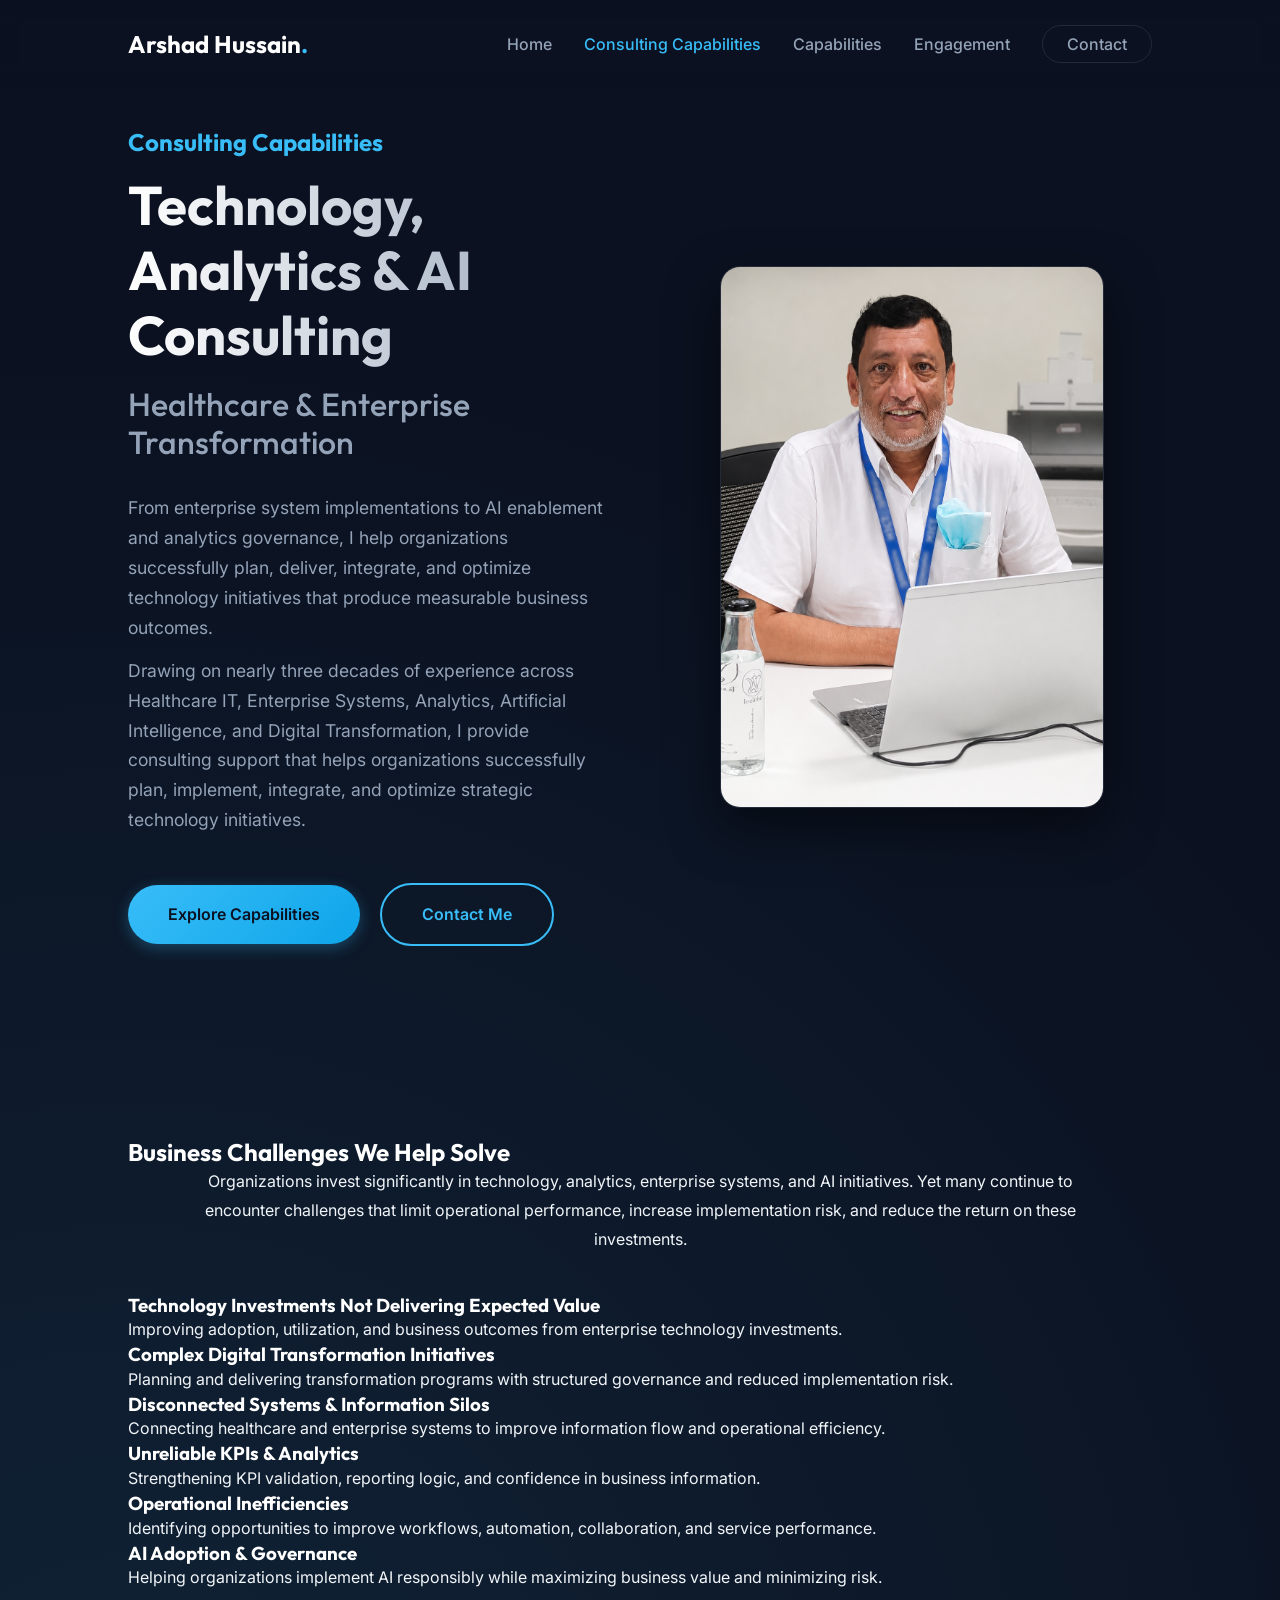
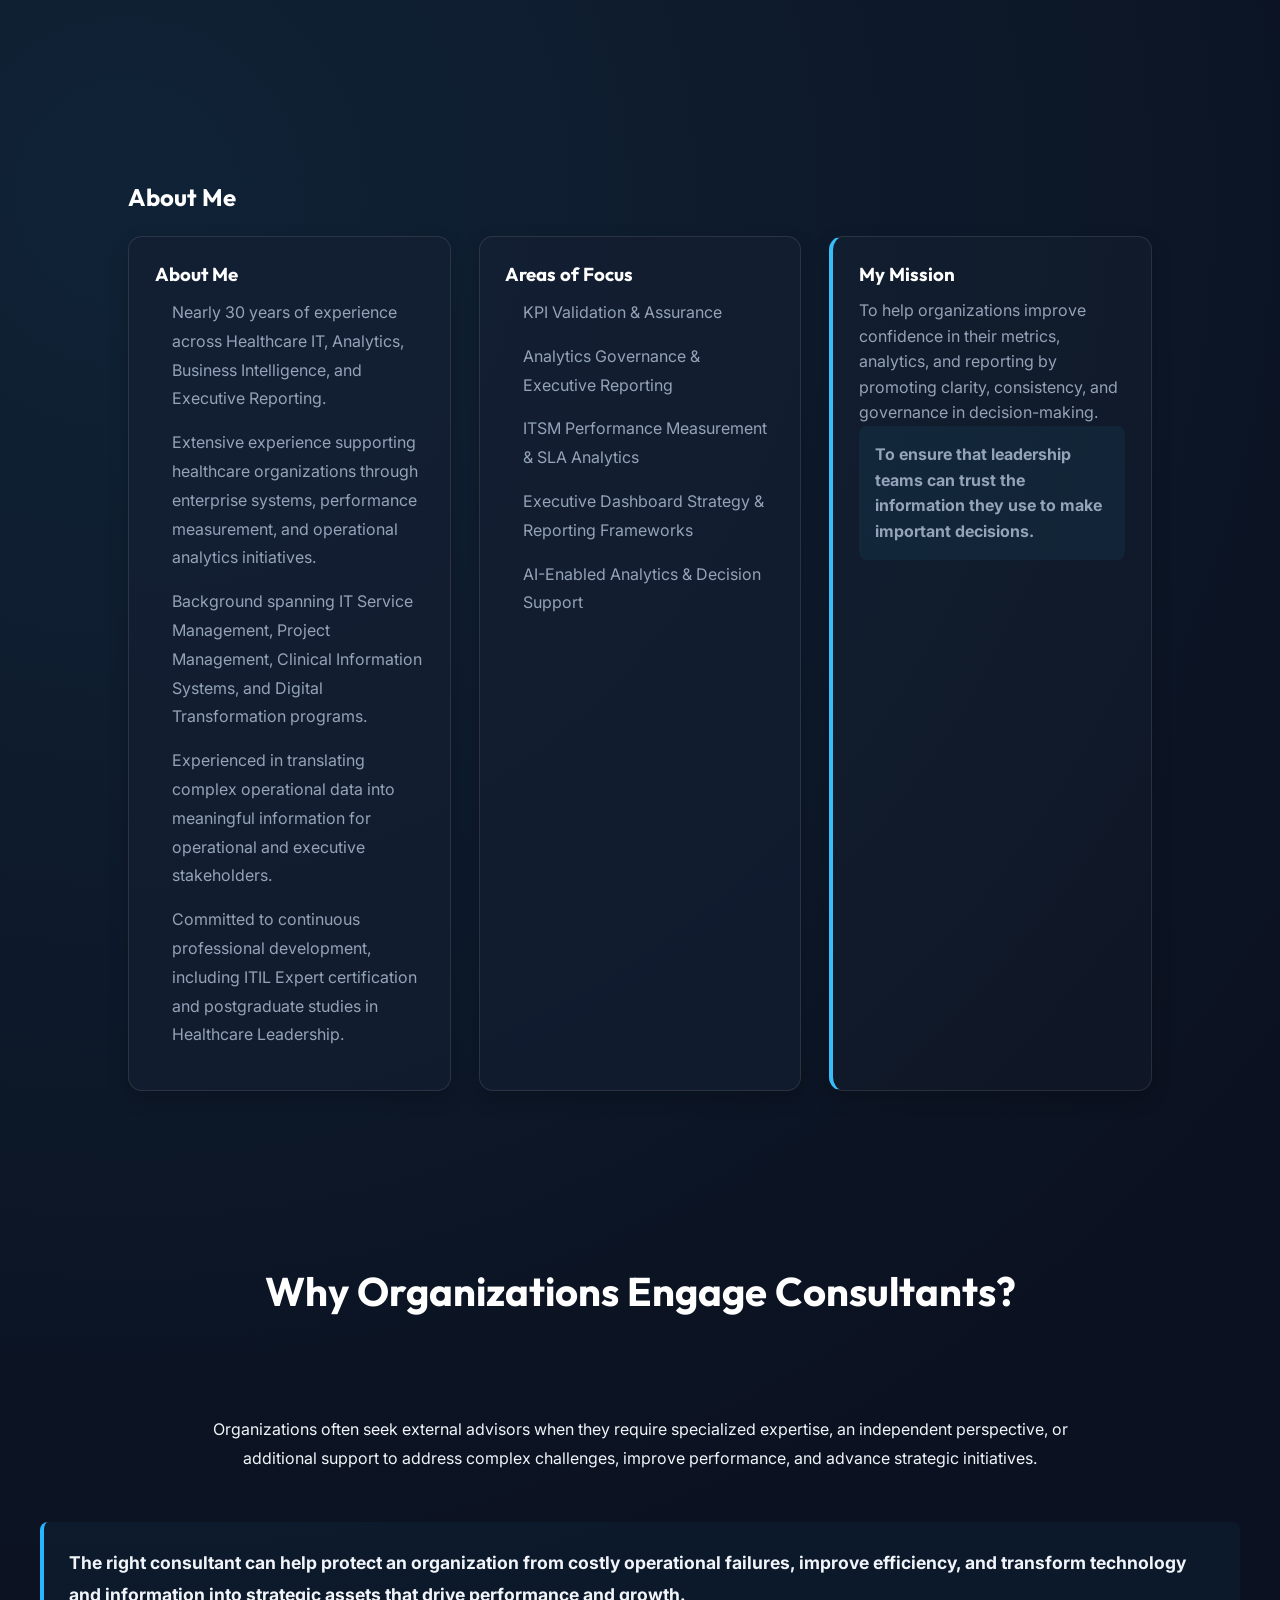
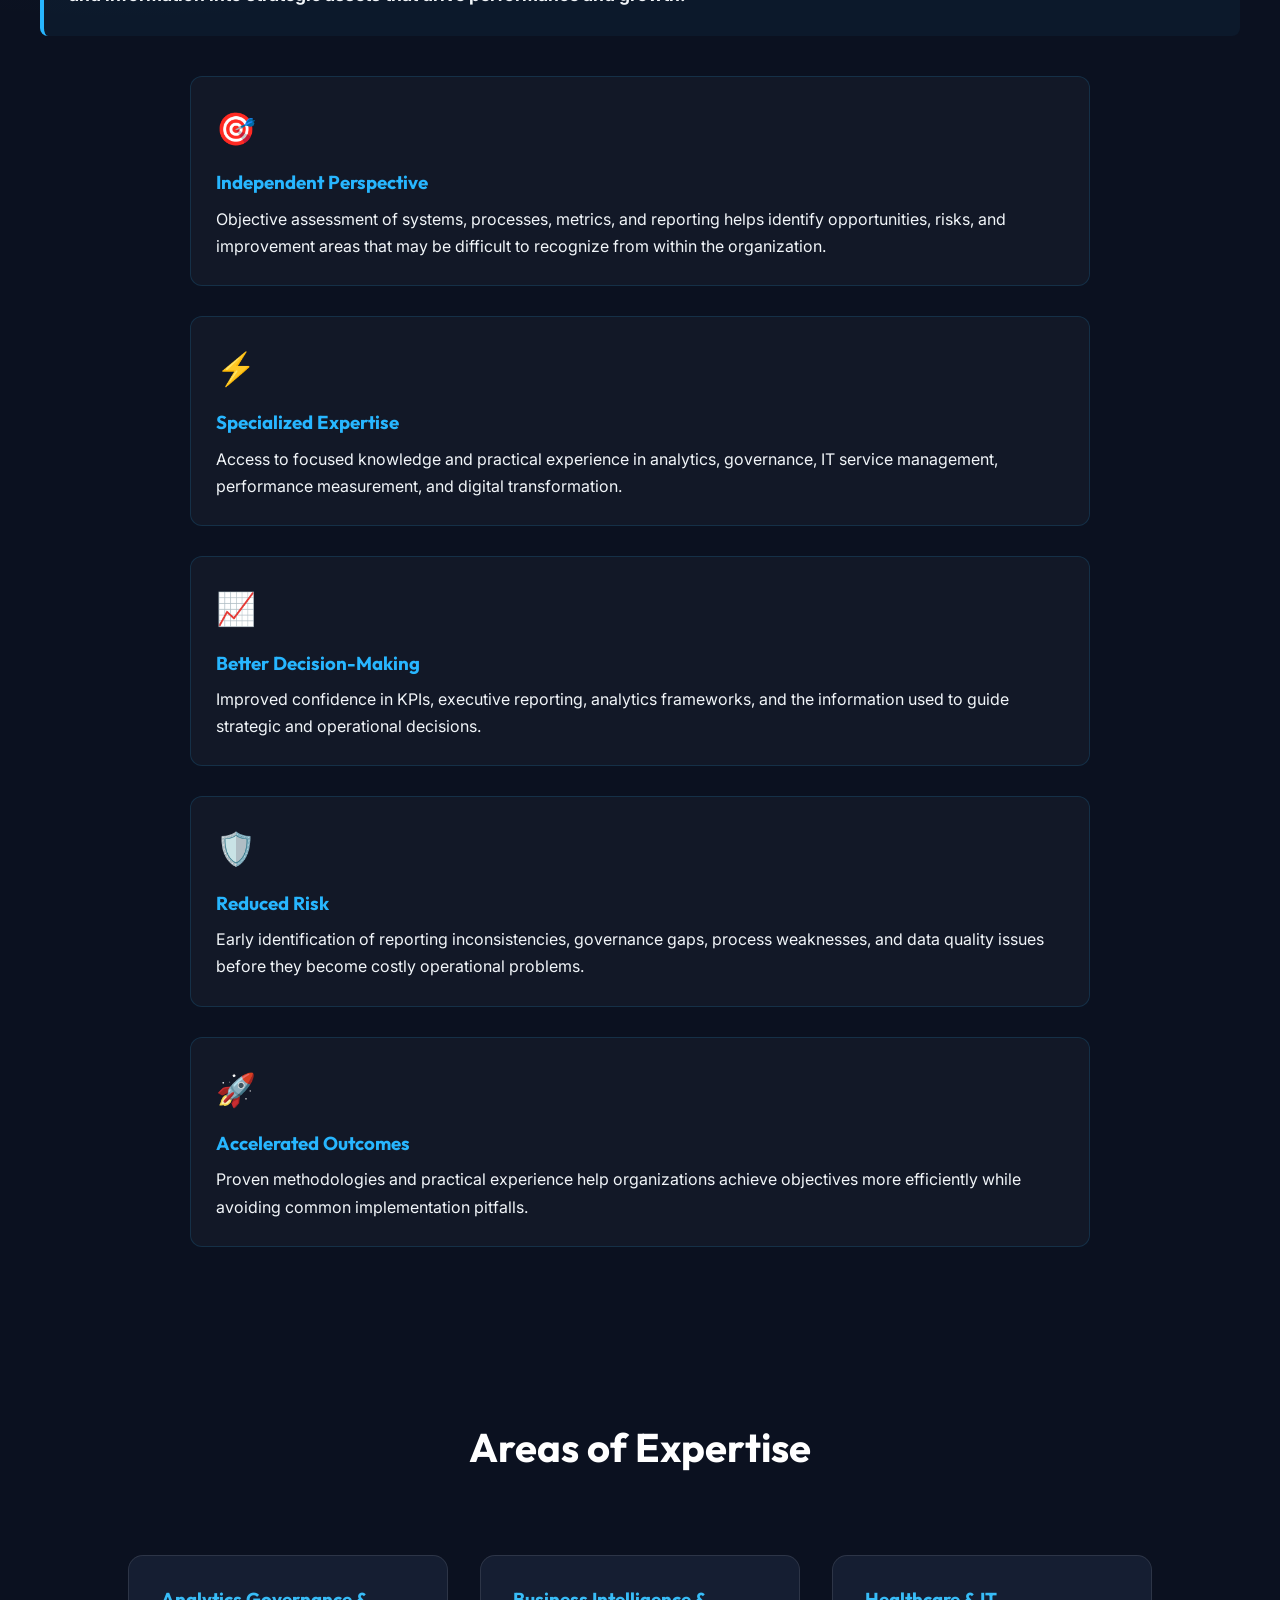
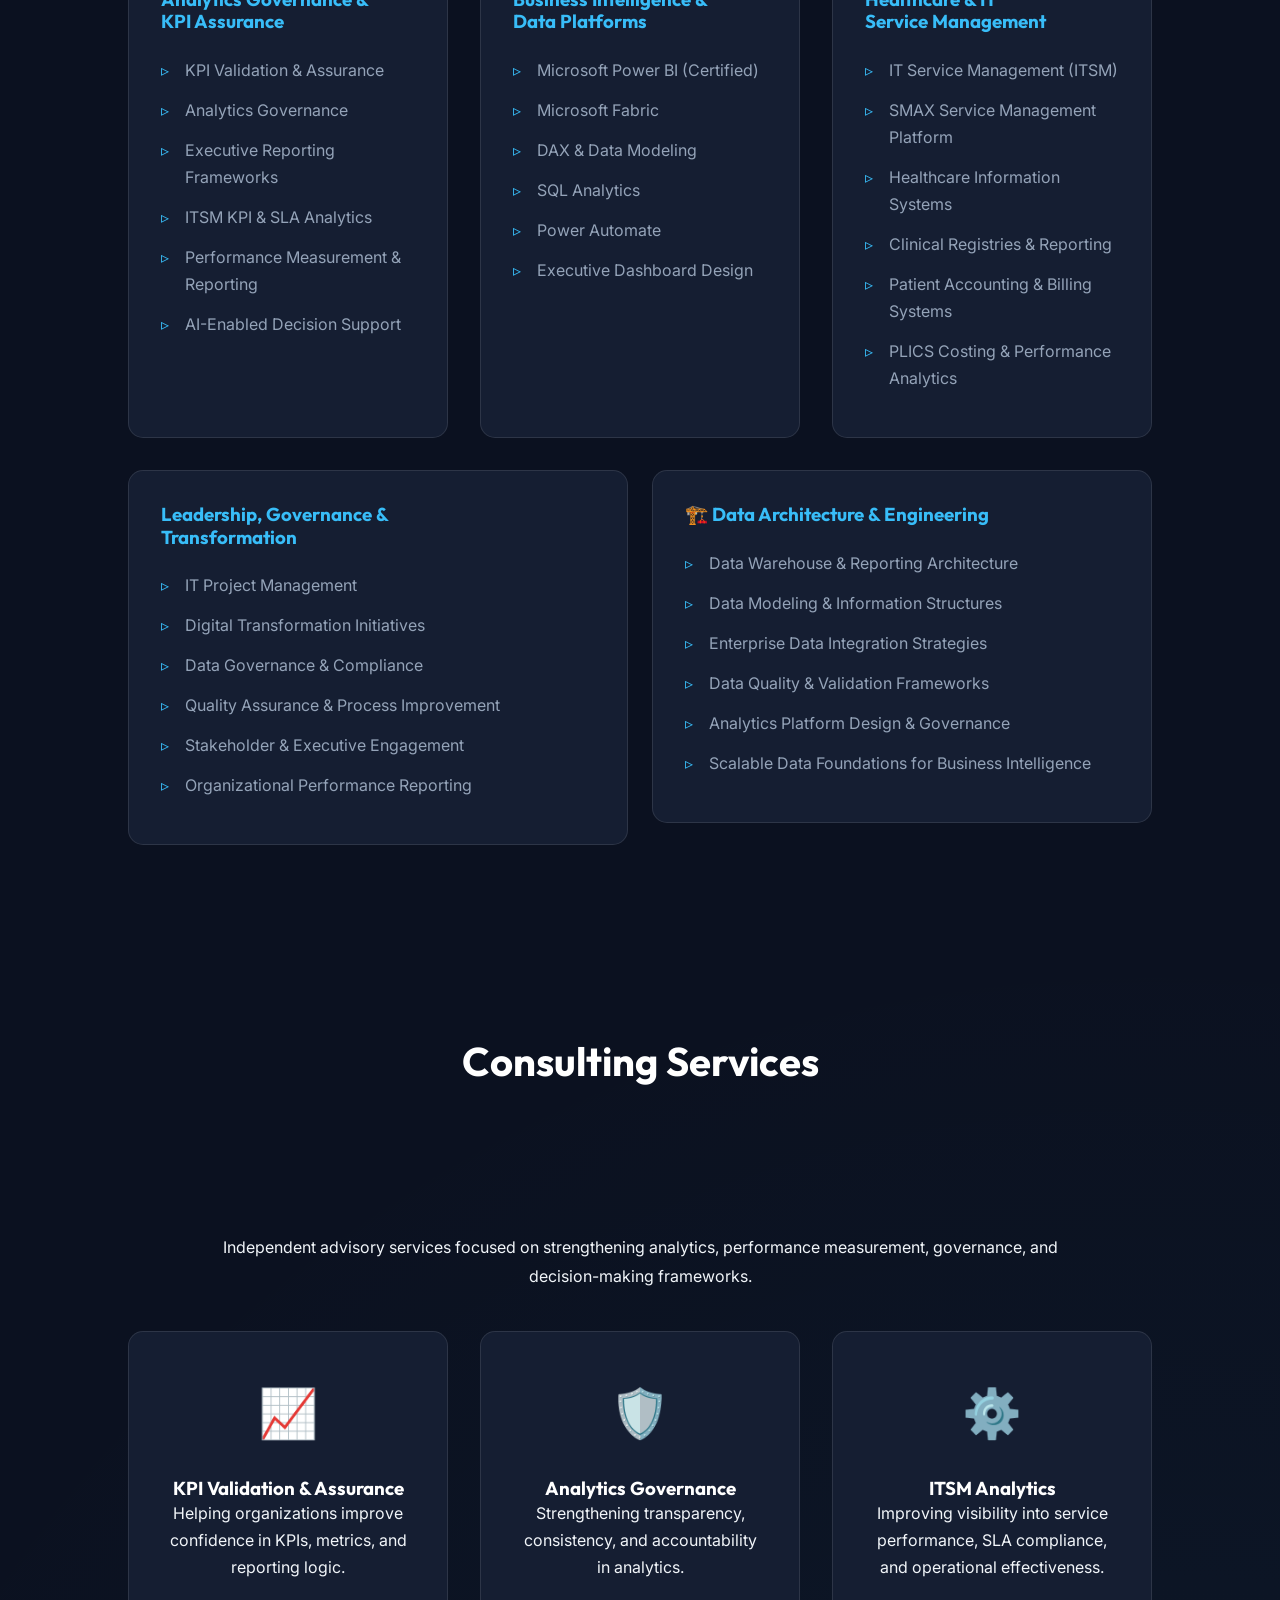
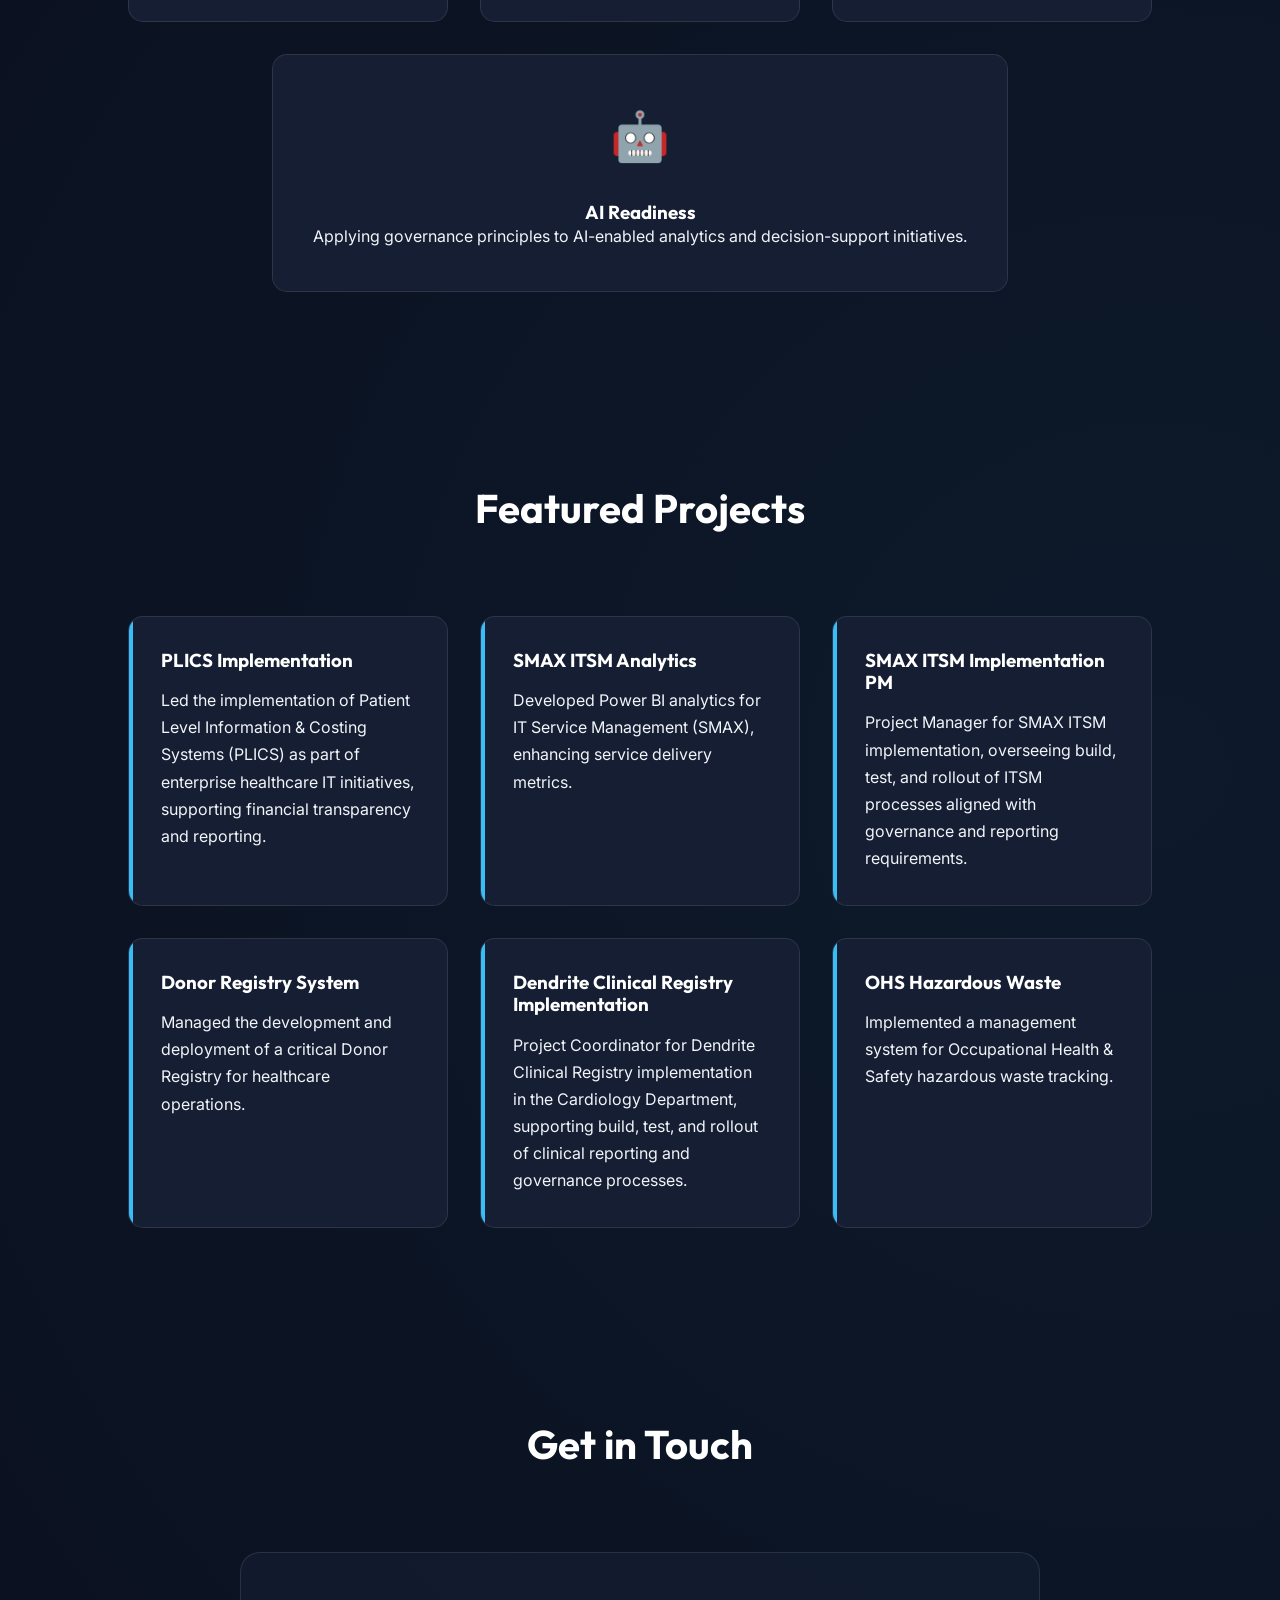
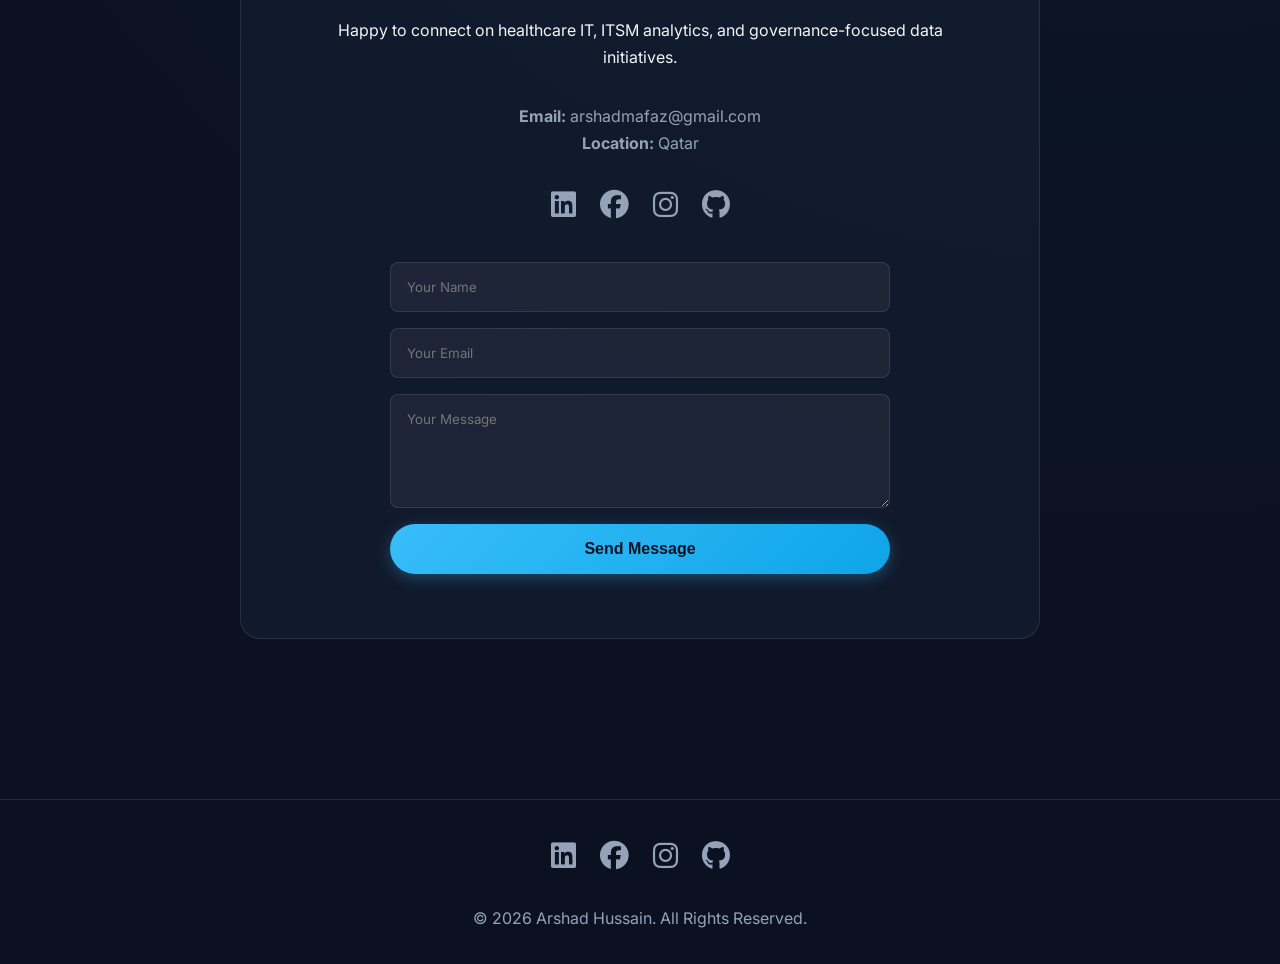
==== consulting-capabilities.html @ 2334a27d "Add business challenges section to consulting-capabilities" ====
<!DOCTYPE html>
<html lang="en">

<head>
    <meta charset="UTF-8">
    <meta name="viewport" content="width=device-width, initial-scale=1.0">
    <meta name="description"
        content="Portfolio of Arshad Hussain - IT Manager & Power BI Data Analytics Specialist with 30+ years of experience.">
    <title>Consulting Capabilities | Arshad Hussain</title>
    <!-- Google Fonts -->
    <link rel="preconnect" href="https://fonts.googleapis.com">
    <link rel="preconnect" href="https://fonts.gstatic.com" crossorigin>
    <link href="https://fonts.googleapis.com/css2?family=Inter:wght@300;400;600&family=Outfit:wght@500;700&display=swap"
        rel="stylesheet">
    <!-- Custom CSS -->
    <link rel="stylesheet" href="css/styles.css">
    <!-- Font Awesome -->
    <!-- Font Awesome -->
    <link rel="stylesheet" href="https://cdnjs.cloudflare.com/ajax/libs/font-awesome/6.4.0/css/all.min.css">
</head>

<body>

    <!-- ===========================
     HEADER & NAVIGATION
=========================== -->

<header id="header">
    <nav class="container">

        <!-- Logo -->
        <div class="logo">
            <a href="index.html">Arshad Hussain<span>.</span></a>
        </div>

        <!-- Navigation -->
        <ul class="nav-links">

            <li>
                <a href="index.html">Home</a>
            </li>

            <li>
                <a href="consulting-capabilities.html" class="active">
                    Consulting Capabilities
                </a>
            </li>

            <li>
                <a href="#capabilities">Capabilities</a>
            </li>

            <li>
                <a href="#engagement">Engagement</a>
            </li>

            <li>
                <a href="#contact" class="btn-nav">Contact</a>
            </li>

        </ul>

        <!-- Mobile Menu -->
        <div class="menu-toggle">
            <i class="fas fa-bars"></i>
        </div>

    </nav>
</header>

    <!-- ===========================
     HERO SECTION
=========================== -->

    <section id="hero">

        <div class="container hero-content">

            <!-- Left Content -->
            <div class="hero-text">

                <h3>Consulting Capabilities</h3>

                <h1>Technology, Analytics & AI Consulting</h1>

                <h2>Healthcare & Enterprise Transformation</h2>

                <p class="reduced-margin">
                    From enterprise system implementations to AI enablement and analytics governance,
                    I help organizations successfully plan, deliver, integrate, and optimize technology
                    initiatives that produce measurable business outcomes.
                </p>

                <p>
                    Drawing on nearly three decades of experience across
                    Healthcare IT, Enterprise Systems, Analytics,
                    Artificial Intelligence, and Digital Transformation,
                    I provide consulting support that helps organizations
                    successfully plan, implement, integrate, and optimize
                    strategic technology initiatives.
                </p>

                <div class="hero-btns">

                    <a href="#capabilities" class="btn">
                        Explore Capabilities
                    </a>

                    <a href="#contact" class="btn btn-outline">
                        Contact Me
                    </a>

                </div>

            </div>

            <!-- Right Content -->
            <div class="hero-image">
                <img class="hero-img-styled"
                     src="assets/Images/arshad-hussain.jpg"
                     alt="Arshad Hussain">
            </div>

        </div>

    </section>

    <section id="business-challenges">

        <div class="container">

            <h2>Business Challenges We Help Solve</h2>

            <p class="section-intro">
                Organizations invest significantly in technology, analytics,
                enterprise systems, and AI initiatives. Yet many continue to
                encounter challenges that limit operational performance,
                increase implementation risk, and reduce the return on these investments.
            </p>

            <div class="challenge-grid">

                <div class="challenge-card">
                    <h3>Technology Investments Not Delivering Expected Value</h3>
                    <p>Improving adoption, utilization, and business outcomes from enterprise technology investments.</p>
                </div>

                <div class="challenge-card">
                    <h3>Complex Digital Transformation Initiatives</h3>
                    <p>Planning and delivering transformation programs with structured governance and reduced implementation risk.</p>
                </div>

                <div class="challenge-card">
                    <h3>Disconnected Systems & Information Silos</h3>
                    <p>Connecting healthcare and enterprise systems to improve information flow and operational efficiency.</p>
                </div>

                <div class="challenge-card">
                    <h3>Unreliable KPIs & Analytics</h3>
                    <p>Strengthening KPI validation, reporting logic, and confidence in business information.</p>
                </div>

                <div class="challenge-card">
                    <h3>Operational Inefficiencies</h3>
                    <p>Identifying opportunities to improve workflows, automation, collaboration, and service performance.</p>
                </div>

                <div class="challenge-card">
                    <h3>AI Adoption & Governance</h3>
                    <p>Helping organizations implement AI responsibly while maximizing business value and minimizing risk.</p>
                </div>

            </div>

        </div>

    </section>

    <section id="about">
        <div class="container">
        <h2>About Me</h2>

        <div class="about-grid">
            <div class="about-card">
                <h3>About Me</h3>
                <ul class="about-list">
                    <li>Nearly 30 years of experience across Healthcare IT, Analytics, Business Intelligence, and Executive Reporting.</li>

                    <li>Extensive experience supporting healthcare organizations through enterprise systems, performance measurement, and operational analytics initiatives.</li>

                    <li>Background spanning IT Service Management, Project Management, Clinical Information Systems, and Digital Transformation programs.</li>

                    <li>Experienced in translating complex operational data into meaningful information for operational and executive stakeholders.</li>

                    <li>Committed to continuous professional development, including ITIL Expert certification and postgraduate studies in Healthcare Leadership.</li>
                </ul>
            </div>

            <div class="about-card">
                <h3>Areas of Focus</h3>
                <ul class="about-list">
                    <li>KPI Validation & Assurance</li>

                    <li>Analytics Governance & Executive Reporting</li>

                    <li>ITSM Performance Measurement & SLA Analytics</li>

                    <li>Executive Dashboard Strategy & Reporting Frameworks</li>

                    <li>AI-Enabled Analytics & Decision Support</li>
                </ul>
            </div>

            <div class="about-card mission-statement">
                <h3>My Mission</h3>

                <p>
                    To help organizations improve confidence in their metrics,
                    analytics, and reporting by promoting clarity,
                    consistency, and governance in decision-making.
                </p>

                <p class="mission-statement">
                    <strong>
                        To ensure that leadership teams can trust the
                        information they use to make important decisions.
                    </strong>
                </p>

            </div>
        </div>
        </div>
    </section>

    <!-- Skills Section -->
    <section id="why-consultant">
        <div class="container">

            <div class="section-divider"></div>

            <h2 class="section-title">Why Organizations Engage Consultants?</h2>

            <p class="section-intro">
                Organizations often seek external advisors when they require
                specialized expertise, an independent perspective, or additional
                support to address complex challenges, improve performance,
                and advance strategic initiatives.
            </p>

            <div class="consultant-quote">
                <p>
                    <strong>
                        The right consultant can help protect an organization from costly operational failures,
                        improve efficiency, and transform technology and information into strategic assets
                        that drive performance and growth.
                    </strong>
                </p>
            </div>

            <div class="consultant-grid">

                <div class="consultant-card">
                    <div class="consultant-icon">🎯</div>
                    <h3>Independent Perspective</h3>
                    <p>
                        Objective assessment of systems, processes, metrics,
                        and reporting helps identify opportunities, risks,
                        and improvement areas that may be difficult to recognize
                        from within the organization.
                    </p>
                </div>

                <div class="consultant-card">
                    <div class="consultant-icon">⚡</div>
                    <h3>Specialized Expertise</h3>
                    <p>
                        Access to focused knowledge and practical experience
                        in analytics, governance, IT service management,
                        performance measurement, and digital transformation.
                    </p>
                </div>

                <div class="consultant-card">
                    <div class="consultant-icon">📈</div>
                    <h3>Better Decision-Making</h3>
                    <p>
                        Improved confidence in KPIs, executive reporting,
                        analytics frameworks, and the information used to
                        guide strategic and operational decisions.
                    </p>
                </div>

                <div class="consultant-card">
                    <div class="consultant-icon">🛡️</div>
                    <h3>Reduced Risk</h3>
                    <p>
                        Early identification of reporting inconsistencies,
                        governance gaps, process weaknesses, and data quality
                        issues before they become costly operational problems.
                    </p>
                </div>

                <div class="consultant-card">
                    <div class="consultant-icon">🚀</div>
                    <h3>Accelerated Outcomes</h3>
                    <p>
                        Proven methodologies and practical experience help
                        organizations achieve objectives more efficiently
                        while avoiding common implementation pitfalls.
                    </p>
                </div>

            </div>

            

        </div>
    </section>

    <section id="skills">
        <div class="container">
            <h2 class="section-title">Areas of Expertise</h2>
            <div class="skills-grid">
                <!-- Analytics Governance & KPI Assurance -->
                <div class="skill-card">
                    <h3>Analytics Governance &<br>KPI Assurance</h3>
                    <ul>
                        <li>KPI Validation & Assurance</li>
                        <li>Analytics Governance</li>
                        <li>Executive Reporting Frameworks</li>
                        <li>ITSM KPI & SLA Analytics</li>
                        <li>Performance Measurement & Reporting</li>
                        <li>AI-Enabled Decision Support</li>
                    </ul>
                </div>
                <!-- Business Intelligence & Data Platforms -->
                <div class="skill-card">
                    <h3>Business Intelligence &<br>Data Platforms</h3>
                    <ul>
                        <li>Microsoft Power BI (Certified)</li>
                        <li>Microsoft Fabric</li>
                        <li>DAX & Data Modeling</li>
                        <li>SQL Analytics</li>
                        <li>Power Automate</li>
                        <li>Executive Dashboard Design</li>
                    </ul>
                </div>
                <!-- Healthcare & IT Service Management -->
                <div class="skill-card">
                    <h3>Healthcare & IT<br>Service Management</h3>
                    <ul>
                        <li>IT Service Management (ITSM)</li>
                        <li>SMAX Service Management Platform</li>
                        <li>Healthcare Information Systems</li>
                        <li>Clinical Registries & Reporting</li>
                        <li>Patient Accounting & Billing Systems</li>
                        <li>PLICS Costing & Performance Analytics</li>
                    </ul>
                </div>
                <!-- Leadership and Data Architecture pair -->
                <div class="skill-row" role="group">
                    <div class="skill-card">
                        <h3>Leadership, Governance &<br>Transformation</h3>
                        <ul>
                            <li>IT Project Management</li>
                            <li>Digital Transformation Initiatives</li>
                            <li>Data Governance & Compliance</li>
                            <li>Quality Assurance & Process Improvement</li>
                            <li>Stakeholder & Executive Engagement</li>
                            <li>Organizational Performance Reporting</li>
                        </ul>
                    </div>

                    <div class="skill-card">
                        <h3>🏗️ Data Architecture & Engineering</h3>

                        <ul>
                            <li>Data Warehouse & Reporting Architecture</li>
                            <li>Data Modeling & Information Structures</li>
                            <li>Enterprise Data Integration Strategies</li>
                            <li>Data Quality & Validation Frameworks</li>
                            <li>Analytics Platform Design & Governance</li>
                            <li>Scalable Data Foundations for Business Intelligence</li>
                        </ul>
                    </div>
                </div>
            </div>
        </div>
    </section>

    <section id="services">
    <div class="container">

        <h2 class="section-title">Consulting Services</h2>

        <p class="section-intro">
            Independent advisory services focused on strengthening analytics,
            performance measurement, governance, and decision-making frameworks.
        </p>

        <div class="services-grid">

            <div class="service-card">
                <div class="service-icon">📈</div>
                <h3>KPI Validation & Assurance</h3>
                <p>
                    Helping organizations improve confidence in KPIs,
                    metrics, and reporting logic.
                </p>
            </div>

            <div class="service-card">
                <div class="service-icon">🛡️</div>
                <h3>Analytics Governance</h3>
                <p>
                    Strengthening transparency, consistency,
                    and accountability in analytics.
                </p>
            </div>

            <div class="service-card">
                <div class="service-icon">⚙️</div>
                <h3>ITSM Analytics</h3>
                <p>
                    Improving visibility into service performance,
                    SLA compliance, and operational effectiveness.
                </p>
            </div>

            <div class="service-card center-card">
                <div class="service-icon">🤖</div>
                <h3>AI Readiness</h3>
                <p>
                    Applying governance principles to AI-enabled
                    analytics and decision-support initiatives.
                </p>
            </div>

        </div>

    </div>
    </section>

    <!-- Projects Section -->
    <section id="projects">
        <div class="container">
            <h2 class="section-title">Featured Projects</h2>
            <div class="projects-grid">
                <div class="project-card">
                    <h3>PLICS Implementation</h3>
                    <p>Led the implementation of Patient Level Information & Costing Systems (PLICS) as part of
                        enterprise healthcare IT initiatives, supporting financial transparency and reporting.</p>
                </div>
                <div class="project-card">
                    <h3>SMAX ITSM Analytics</h3>
                    <p>Developed Power BI analytics for IT Service Management (SMAX), enhancing service delivery
                        metrics.</p>
                </div>
                <div class="project-card">
                    <h3><strong>SMAX ITSM Implementation PM</strong></h3>
                    <p>Project Manager for SMAX ITSM implementation, overseeing build, test, and rollout of ITSM
                        processes aligned with governance and reporting requirements.</p>
                </div>
                <div class="project-card">
                    <h3>Donor Registry System</h3>
                    <p>Managed the development and deployment of a critical Donor Registry for healthcare operations.
                    </p>
                </div>
                <div class="project-card">
                    <h3><strong>Dendrite Clinical Registry Implementation</strong></h3>
                    <p>Project Coordinator for Dendrite Clinical Registry implementation in the Cardiology Department,
                        supporting build, test, and rollout of clinical reporting and governance processes.</p>
                </div>
                <div class="project-card">
                    <h3>OHS Hazardous Waste</h3>
                    <p>Implemented a management system for Occupational Health & Safety hazardous waste tracking.</p>
                </div>
            </div>
        </div>
    </section>

    <!-- Contact Section -->
    <section id="contact">
        <div class="container">
            <h2 class="section-title">Get in Touch</h2>
            <div class="contact-wrapper">
                <p>Happy to connect on healthcare IT, ITSM analytics, and governance-focused data initiatives.</p>
                <div class="contact-info">
                    <p><strong>Email:</strong> arshadmafaz@gmail.com</p>
                    <p><strong>Location:</strong> Qatar</p>
                    <div class="social-links">
                        <a href="https://www.linkedin.com/in/arshadhussainmafaz/" target="_blank"
                            aria-label="LinkedIn"><i class="fab fa-linkedin"></i></a>
                        <a href="https://www.facebook.com/arshadmafaz" target="_blank" aria-label="Facebook"><i
                                class="fab fa-facebook"></i></a>
                        <a href="https://www.instagram.com/arshadmafaz" target="_blank" aria-label="Instagram"><i
                                class="fab fa-instagram"></i></a>
                        <a href="https://github.com/arshadmafaz/Portfolio" target="_blank" aria-label="GitHub"><i
                                class="fab fa-github"></i></a>
                    </div>
                </div>
                <!-- Simple Form Placeholder -->
                <iframe name="hidden_iframe" id="hidden_iframe" style="display:none;" title="hidden_iframe"></iframe>
                <form class="contact-form"
                    action="https://docs.google.com/forms/u/0/d/e/1FAIpQLSdK3bIAT_v2w5x3VxpL8073In0nbKLEcodhTcFKCbIFQ_lA8w/formResponse"
                    method="POST" target="hidden_iframe">
                    <input type="text" name="entry.1251856818" placeholder="Your Name" required>
                    <input type="email" name="entry.341287181" placeholder="Your Email" required>
                    <textarea name="entry.1369129388" placeholder="Your Message" rows="5" required></textarea>
                    <button type="submit" class="btn">Send Message</button>
                    <div id="form-message" class="form-message"></div>
                </form>
            </div>
        </div>
    </section>

    <!-- Footer -->
    <footer>
        <div class="container">
            <div class="social-links" style="margin-bottom: 1.5rem; margin-top: 0;">
                <a href="https://www.linkedin.com/in/arshadhussainmafaz/" target="_blank" aria-label="LinkedIn"><i
                        class="fab fa-linkedin"></i></a>
                <a href="https://www.facebook.com/arshadmafaz" target="_blank" aria-label="Facebook"><i
                        class="fab fa-facebook"></i></a>
                <a href="https://www.instagram.com/arshadmafaz" target="_blank" aria-label="Instagram"><i
                        class="fab fa-instagram"></i></a>
                <a href="https://github.com/arshadmafaz/Portfolio" target="_blank" aria-label="GitHub"><i
                        class="fab fa-github"></i></a>
            </div>
            <p>&copy; 2026 Arshad Hussain. All Rights Reserved.</p>
        </div>
    </footer>

    <script src="js/main.js"></script>
</body>

</html>
---- css/styles.css ----
:root {
    /* Color Palette - Premium & Professional */
    --primary-color: #0b1120;
    /* Very dark blue/black */
    --secondary-color: #151e32;
    /* Rich navy */
    --accent-color: #38bdf8;
    /* Sky blue */
    --accent-glow: rgba(56, 189, 248, 0.3);
    --text-light: #f1f5f9;
    --text-muted: #94a3b8;
    --white: #ffffff;
    --glass-bg: rgba(21, 30, 50, 0.7);
    --glass-border: rgba(255, 255, 255, 0.1);
    --card-hover: #1e293b;

    /* Typography */
    --font-main: 'Inter', sans-serif;
    --font-heading: 'Outfit', sans-serif;

    /* Transitions */
    --transition: all 0.3s cubic-bezier(0.4, 0, 0.2, 1);
}

* {
    margin: 0;
    padding: 0;
    box-sizing: border-box;
}

html {
    scroll-behavior: smooth;
}

body {
    font-family: var(--font-main);
    background-color: var(--primary-color);
    color: var(--text-light);
    line-height: 1.7;
    overflow-x: hidden;
    background-image:
        radial-gradient(circle at 10% 20%, rgba(56, 189, 248, 0.1) 0%, transparent 20%),
        radial-gradient(circle at 90% 80%, rgba(56, 189, 248, 0.05) 0%, transparent 20%);
}

h1,
h2,
h3,
h4,
h5,
h6 {
    font-family: var(--font-heading);
    font-weight: 700;
    color: var(--white);
    line-height: 1.2;
}

a {
    text-decoration: none;
    color: inherit;
    transition: var(--transition);
}

ul {
    list-style: none;
}

section {
    padding: 6rem 10%;
    position: relative;
}

.container {
    max-width: 1200px;
    margin: 0 auto;
}

/* Utility Classes */
.btn {
    display: inline-block;
    padding: 1rem 2.5rem;
    background: linear-gradient(135deg, var(--accent-color), #0ea5e9);
    color: var(--primary-color);
    font-weight: 600;
    border-radius: 50px;
    cursor: pointer;
    box-shadow: 0 4px 15px var(--accent-glow);
    border: none;
    font-size: 1rem;
}

.btn:hover {
    transform: translateY(-3px);
    box-shadow: 0 8px 25px var(--accent-glow);
}

.btn-outline {
    background: transparent;
    border: 2px solid var(--accent-color);
    color: var(--accent-color);
    margin-left: 1rem;
    box-shadow: none;
}

.btn-outline:hover {
    background: var(--accent-glow);
    color: var(--white);
    box-shadow: 0 0 15px var(--accent-glow);
}

.section-title {
    text-align: center;
    font-size: 2.5rem;
    margin-bottom: 4rem;
    position: relative;
    display: inline-block;
    left: 50%;
    transform: translateX(-50%);
}

.section-title::after {
    content: '';
    display: block;
    width: 80px;
    height: 4px;
    background: transparent;
    margin: 1rem auto 0;
    border-radius: 2px;
}

/* Scroll Animation Classes */
.fade-in-section {
    opacity: 0;
    transform: translateY(30px);
    transition: opacity 0.8s ease-out, transform 0.8s ease-out;
    will-change: opacity, visibility;
}

.fade-in-section.is-visible {
    opacity: 1;
    transform: none;
}


/* Header */
header {
    position: fixed;
    top: 0;
    left: 0;
    width: 100%;
    padding: 1.5rem 10%;
    z-index: 1000;
    transition: var(--transition);
    backdrop-filter: blur(10px);
}

header.scrolled {
    background: rgba(11, 17, 32, 0.9);
    padding: 1rem 10%;
    border-bottom: 1px solid var(--glass-border);
}

nav {
    display: flex;
    justify-content: space-between;
    align-items: center;
}

.logo {
    font-family: var(--font-heading);
    font-size: 1.5rem;
    font-weight: 700;
    color: var(--white);
}

.logo span {
    color: var(--accent-color);
}

.nav-links {
    display: flex;
    gap: 2rem;
}

.nav-links li a {
    font-size: 1rem;
    font-weight: 500;
    color: var(--text-muted);
}

.nav-links li a:hover,
.nav-links li a.active {
    color: var(--accent-color);
}

.btn-nav {
    padding: 0.5rem 1.5rem;
    border: 1px solid var(--glass-border);
    border-radius: 20px;
}

.btn-nav:hover {
    border-color: var(--accent-color);
}

.menu-toggle {
    display: none;
    font-size: 1.5rem;
    color: var(--text-light);
    cursor: pointer;
}

/* Hero Section */
#hero {
    min-height: 100vh;
    display: flex;
    align-items: center;
    padding-top: 8rem;
}

.hero-content {
    display: grid;
    grid-template-columns: 1fr 1fr;
    gap: 4rem;
    align-items: center;
}

.hero-text h3 {
    color: var(--accent-color);
    font-size: 1.5rem;
    margin-bottom: 1rem;
}

.hero-text h1 {
    font-size: 3.4rem;
    margin-bottom: 1rem;
    background: linear-gradient(to right, #fff, #94a3b8);
    -webkit-background-clip: text;
    background-clip: text;
    -webkit-text-fill-color: transparent;
}

.hero-text h2 {
    font-size: 2rem;
    color: var(--text-muted);
    font-weight: 500;
    margin-bottom: 2rem;
}

.hero-text p {
    font-size: 1.1rem;
    color: var(--text-muted);
    margin-bottom: 3rem;
    max-width: 500px;
}

.hero-text p.reduced-margin {
    margin-bottom: 0.8rem;
}

.hero-img-styled {
    width: 80%;
    max-width: 600px;
    display: block;
    margin: 0 auto;
    border-radius: 20px;
    box-shadow: 0 20px 50px rgba(0, 0, 0, 0.5);
    border: 1px solid var(--glass-border);
    animation: float 6s ease-in-out infinite;
}

@keyframes float {
    0% {
        transform: translateY(0px);
    }

    50% {
        transform: translateY(-20px);
    }

    100% {
        transform: translateY(0px);
    }
}

/* About Section */
.about-content {
    background: var(--glass-bg);
    padding: 3rem 3rem 3rem 4rem;
    border-radius: 20px;
    border: 1px solid var(--glass-border);
    box-shadow: 0 10px 30px rgba(0, 0, 0, 0.2);
    position: relative;
}

/* Improve paragraph spacing inside About section */
.about-content p {
    margin-bottom: 1.4rem;
    color: var(--text-muted);
    font-size: 1.03rem;
    line-height: 1.8;
}

/* Decorative accent bar on the left of about panel */
.about-content::before {
    content: '';
    position: absolute;
    left: 1rem;
    top: 1.25rem;
    bottom: 1.25rem;
    width: 6px;
    border-radius: 4px;
    display: none;
}

/* Lead paragraph styling */
.about-content p:first-of-type {
    font-size: 1.12rem;
    color: var(--text-light);
    font-weight: 600;
    margin-bottom: 1.6rem;
}

/* Highlight block treatment */
.about-content .highlight-text {
    background: rgba(56, 189, 248, 0.06);
    padding: 1rem 1.2rem;
    border-radius: 10px;
    margin-top: 0.8rem;
    border-left: none;
    color: var(--white);
}

/* Section divider and mission styling */
.section-divider {
    width: 80px;
    height: 3px;
    display: none;
    margin: 35px auto;
    border-radius: 3px;
}

.mission-statement {
    background: rgba(39,182,255,0.06);
    padding: 1rem;
    border-radius: 8px;
    border-left: none;
    color: var(--white);
}

/* About cards grid */
.about-grid {
    display: grid;
    grid-template-columns: repeat(auto-fit, minmax(260px, 1fr));
    gap: 1.75rem;
    margin-top: 1.5rem;
}

.about-card {
    background: var(--glass-bg);
    padding: 1.6rem 1.6rem;
    border-radius: 14px;
    border: 1px solid var(--glass-border);
    box-shadow: 0 8px 20px rgba(0,0,0,0.18);
}

.about-card h3 {
    margin-bottom: 0.8rem;
    color: var(--white);
}

.about-card p,
.about-card ul {
    color: var(--text-muted);
    line-height: 1.6;
    font-size: 1rem;
}

.about-card ul {
    padding-left: 1.1rem;
}

.about-card li {
    margin-bottom: 0.6rem;
}

.about-card.mission-statement {
    background: rgba(255,255,255,0.02);
    border-left: 4px solid var(--accent-color);
}

/* About list styling (centered within About area) */
.about-list {
    max-width: 900px;
    margin: 0 auto;
    padding-left: 20px;
}

.about-list li {
    margin-bottom: 15px;
    line-height: 1.8;
}

/* Consultant / Why hire section */
#why-consultant {
    padding: 80px 0;
}

.section-intro {
    max-width: 900px;
    margin: 0 auto 40px auto;
    text-align: center;
    line-height: 1.8;
}

.consultant-grid {
    display: grid;
    grid-template-columns: 1fr; /* one card per row */
    row-gap: 30px;
    margin-top: 40px;
}

.consultant-card {
    padding: 25px;
    border-radius: 12px;
    background: rgba(255,255,255,0.03);
    border: 1px solid rgba(39,182,255,0.15);
    transition: 0.3s ease;
    max-width: 900px; /* wider cards */
    margin: 0 auto;   /* center each card */
}

.consultant-card:hover {
    transform: translateY(-5px);
    border-color: #27b6ff;
}

.consultant-icon {
    font-size: 2rem;
    margin-bottom: 15px;
}

.consultant-card h3 {
    margin-bottom: 12px;
    color: #27b6ff;
}

.consultant-card p {
    line-height: 1.7;
}

.consultant-quote {
    margin-top: 50px;
    padding: 25px;
    border-left: 4px solid #27b6ff;
    background: rgba(39,182,255,0.05);
    border-radius: 8px;
}

.consultant-quote p {
    margin: 0;
    font-size: 1.1rem;
    line-height: 1.8;
}

/* Larger gap and same heading styling for why-consultant */
#why-consultant .section-title {
    margin-bottom: 5rem; /* slightly larger gap to separate heading from cards */
}

/* Larger gap for Consulting Services header */
#services .section-title {
    /* ensure the header is centered and uses the same size as other sections */
    display: block;
    text-align: center;
    font-size: 2.5rem;
    margin: 0 0 8rem; /* larger gap before next element */
    left: auto !important;
    transform: none !important;
}

/* Skills Section */
.skills-grid {
    display: grid;
    grid-template-columns: repeat(auto-fit, minmax(300px, 1fr));
    gap: 2rem;
}

/* Row that holds two related skill cards side-by-side (e.g. Leadership + Data Architecture) */
.skill-row {
    grid-column: 1 / -1; /* span the full grid width */
    display: grid;
    grid-template-columns: repeat(auto-fit, minmax(320px, 1fr));
    gap: 1.5rem;
    align-items: start;
}
.skill-row .skill-card {
    max-width: none;
    margin: 0;
}

/* Full-width skill card that sits centered below the main grid */
.skills-grid .skill-card.full-width {
    grid-column: 1 / -1;
    justify-self: center;
    max-width: 900px;
}

.skill-card {
    background: var(--secondary-color);
    padding: 2rem;
    border-radius: 15px;
    border: 1px solid var(--glass-border);
    transition: var(--transition);
}

.skill-card:hover {
    transform: translateY(-10px);
    border-color: var(--accent-color);
    box-shadow: 0 10px 30px rgba(0, 0, 0, 0.3);
}

.skill-card h3 {
    margin-bottom: 1.5rem;
    color: var(--accent-color);
}

.skill-card ul li {
    margin-bottom: 0.8rem;
    padding-left: 1.5rem;
    position: relative;
    color: var(--text-muted);
}

.skill-card ul li::before {
    content: '▹';
    position: absolute;
    left: 0;
    color: var(--accent-color);
}

/* Services */
.services-grid {
    display: grid;
    grid-template-columns: repeat(auto-fit, minmax(300px, 1fr));
    gap: 2rem;
}

.service-card {
    background: var(--secondary-color);
    padding: 2.5rem;
    border-radius: 15px;
    border: 1px solid var(--glass-border);
    transition: var(--transition);
    text-align: center;
}
    .work-card {
        background: var(--secondary-color);
        padding: 2.5rem;
        border-radius: 15px;
        border: 1px solid var(--glass-border);
        transition: var(--transition);
    }
    .work-card h3 {
        margin-bottom: 1rem;
        color: var(--accent-color);
    }
    .work-card .icon {
        font-size: 1.6rem;
        margin-bottom: 0.8rem;
    }

    /* Center a specific work-card across the grid */
    .work-card.center-card {
        grid-column: 1 / -1;
        justify-self: center;
        max-width: 700px;
        text-align: left;
    }

.service-card:hover {
    background: var(--card-hover);
    transform: translateY(-5px);
}

.service-card .icon,
.service-card .service-icon {
    font-size: 3rem;
    margin-bottom: 1.5rem;
}

/* Center a specific service-card across the grid */
.service-card.center-card {
    grid-column: 1 / -1;
    justify-self: center;
    max-width: 760px;
    text-align: center;
}

/* Projects */
.projects-grid {
    display: grid;
    grid-template-columns: repeat(auto-fit, minmax(300px, 1fr));
    gap: 2rem;
}

.project-card {
    background: var(--secondary-color);
    padding: 2rem;
    border-radius: 15px;
    border: 1px solid var(--glass-border);
    position: relative;
    overflow: hidden;
    transition: var(--transition);
}

.project-card::before {
    content: '';
    position: absolute;
    top: 0;
    left: 0;
    width: 4px;
    height: 100%;
    background: var(--accent-color);
}

.project-card:hover {
    transform: translateY(-5px);
    box-shadow: 0 10px 30px rgba(0, 0, 0, 0.3);
}

.project-card h3 {
    margin-bottom: 1rem;
}

/* Contact */
.contact-wrapper {
    background: var(--glass-bg);
    padding: 4rem;
    border-radius: 20px;
    border: 1px solid var(--glass-border);
    text-align: center;
    max-width: 800px;
    margin: 0 auto;
}

.contact-info {
    margin: 2rem 0;
    color: var(--text-muted);
}

.social-links {
    display: flex;
    justify-content: center;
    gap: 1.5rem;
    margin-top: 1.5rem;
}

.social-links a {
    font-size: 1.8rem;
    color: var(--text-muted);
    transition: var(--transition);
    display: inline-block;
}

.social-links a:hover {
    color: var(--accent-color);
    transform: translateY(-5px);
}

.contact-form {
    display: flex;
    flex-direction: column;
    gap: 1rem;
    max-width: 500px;
    margin: 0 auto;
}

.contact-form input,
.contact-form textarea {
    padding: 1rem;
    border-radius: 8px;
    border: 1px solid var(--glass-border);
    background: rgba(255, 255, 255, 0.05);
    color: var(--text-light);
    font-family: var(--font-main);
}

.contact-form input:focus,
.contact-form textarea:focus {
    outline: none;
    border-color: var(--accent-color);
}

.form-message {
    margin-top: 1rem;
    font-size: 0.95rem;
    font-weight: 500;
    text-align: center;
    color: var(--accent-color);
    display: none;
}

footer {
    padding: 2rem;
    text-align: center;
    color: var(--text-muted);
    border-top: 1px solid var(--glass-border);
    margin-top: 4rem;
}

/* Mobile Responsiveness */
@media (max-width: 768px) {
    section {
        padding: 4rem 5%;
    }

    .hero-content {
        grid-template-columns: 1fr;
        text-align: center;
    }

    .hero-text h1 {
        font-size: 3rem;
    }

    .hero-btns {
        display: flex;
        flex-direction: column;
        gap: 1rem;
    }

    .btn-outline {
        margin-left: 0;
    }

    .menu-toggle {
        display: block;
    }

    .nav-links {
        position: absolute;
        top: 100%;
        left: 0;
        width: 100%;
        background: var(--secondary-color);
        flex-direction: column;
        padding: 2rem;
        gap: 1.5rem;
        transform: translateY(-150%);
        transition: var(--transition);
        z-index: 999;
    }

    .nav-links.active {
        transform: translateY(0);
        box-shadow: 0 10px 30px rgba(0, 0, 0, 0.5);
    }
}
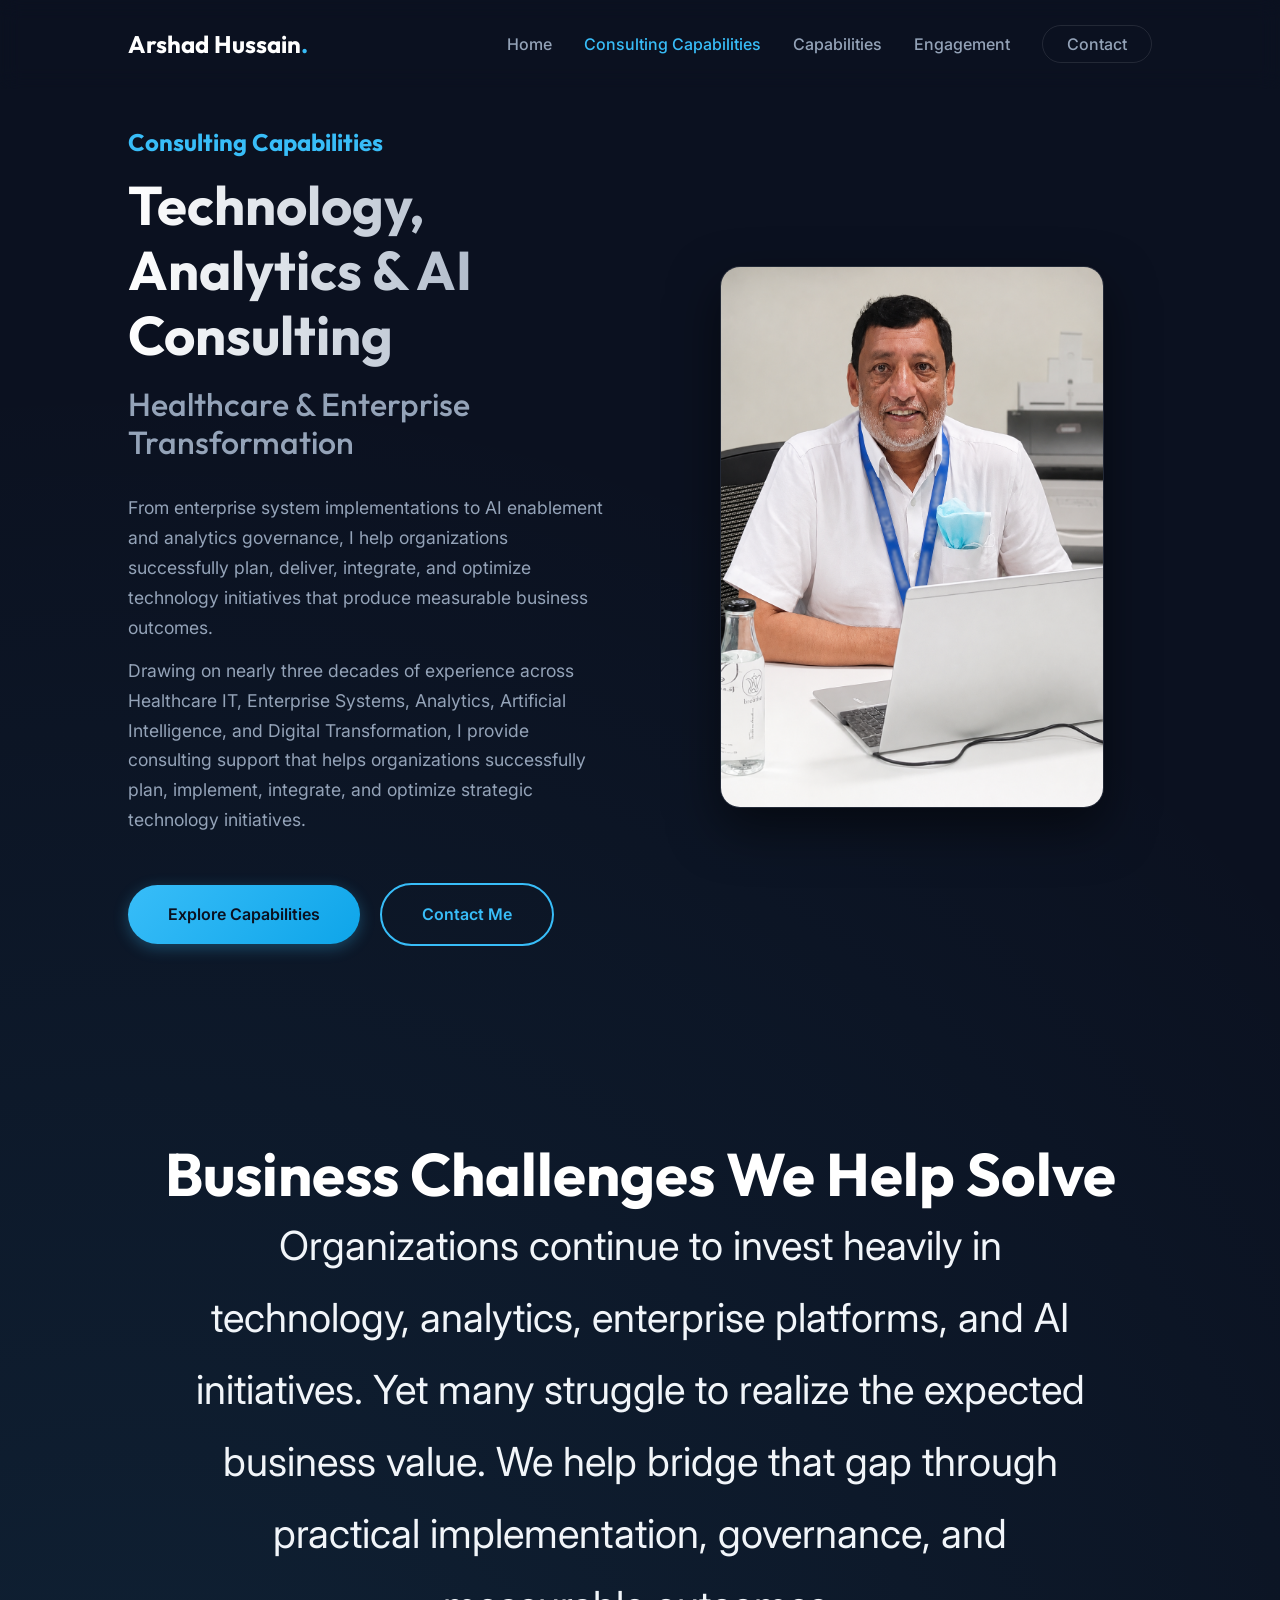
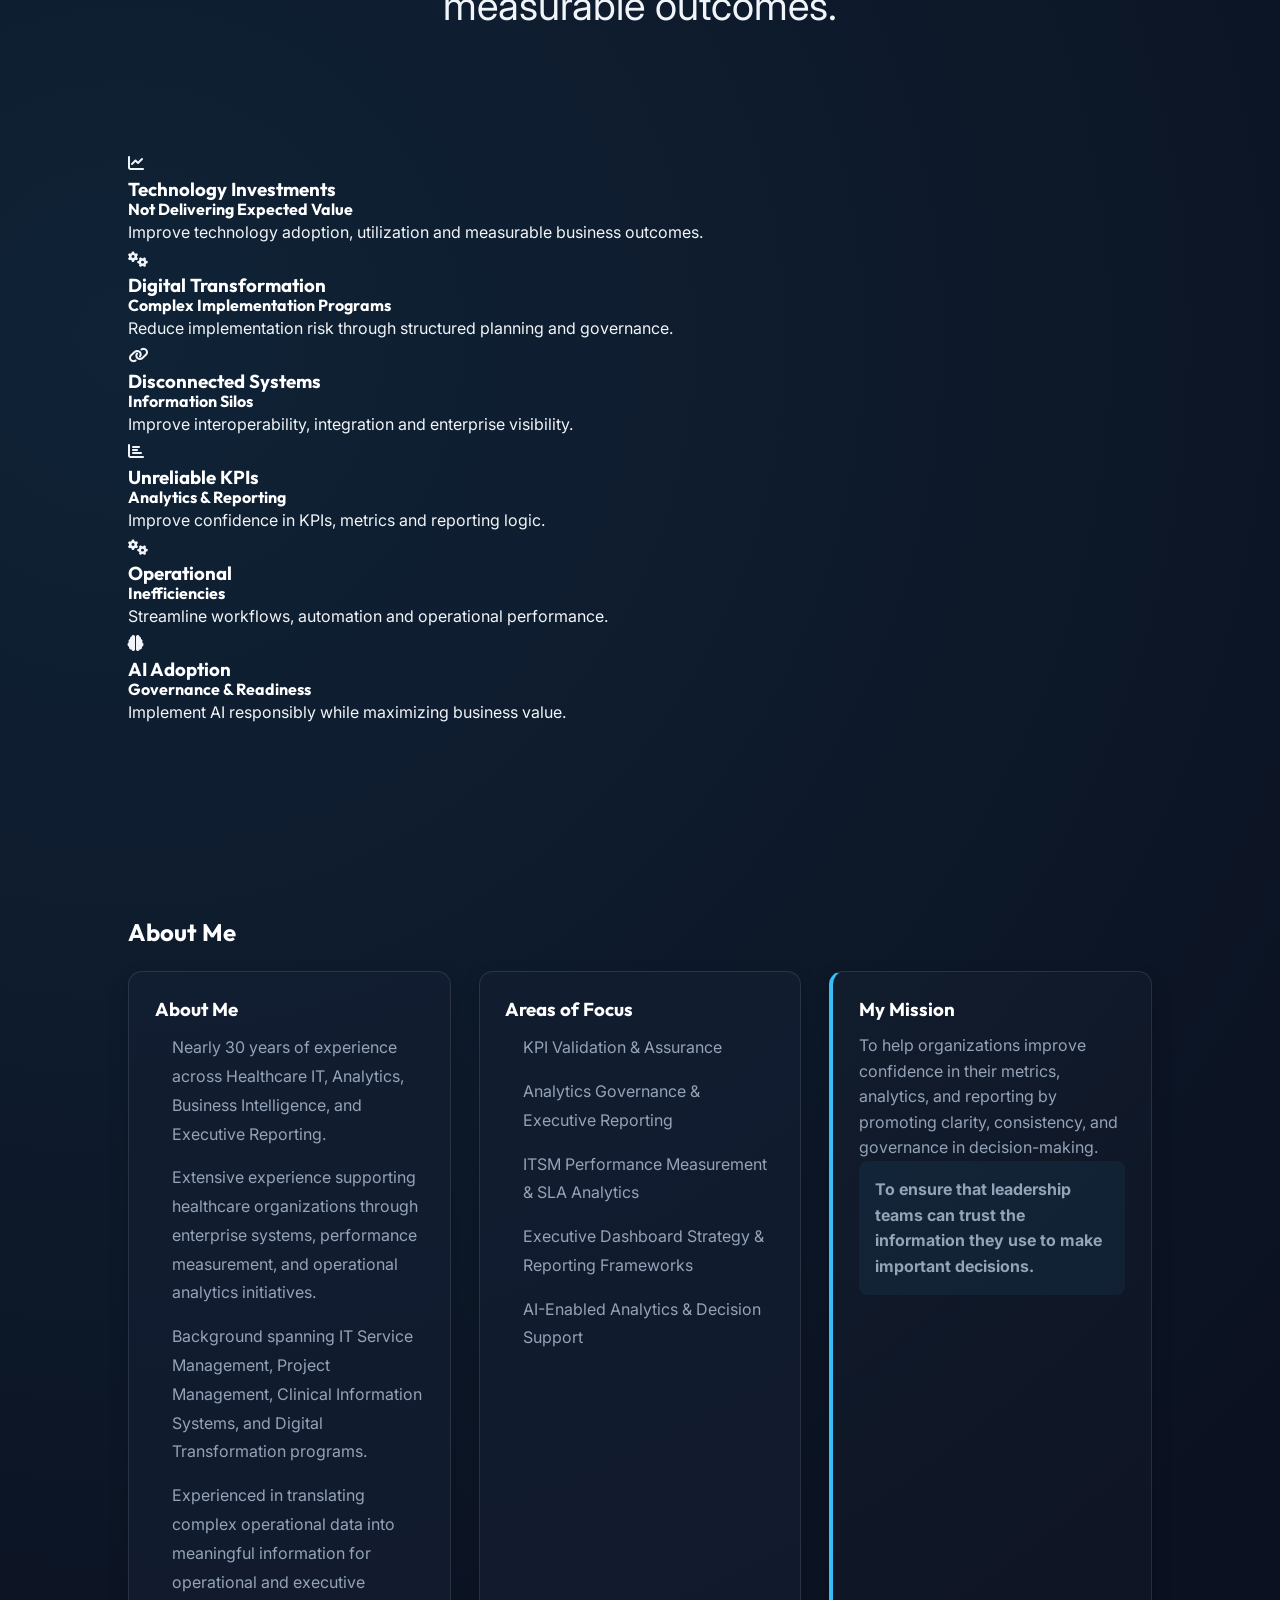
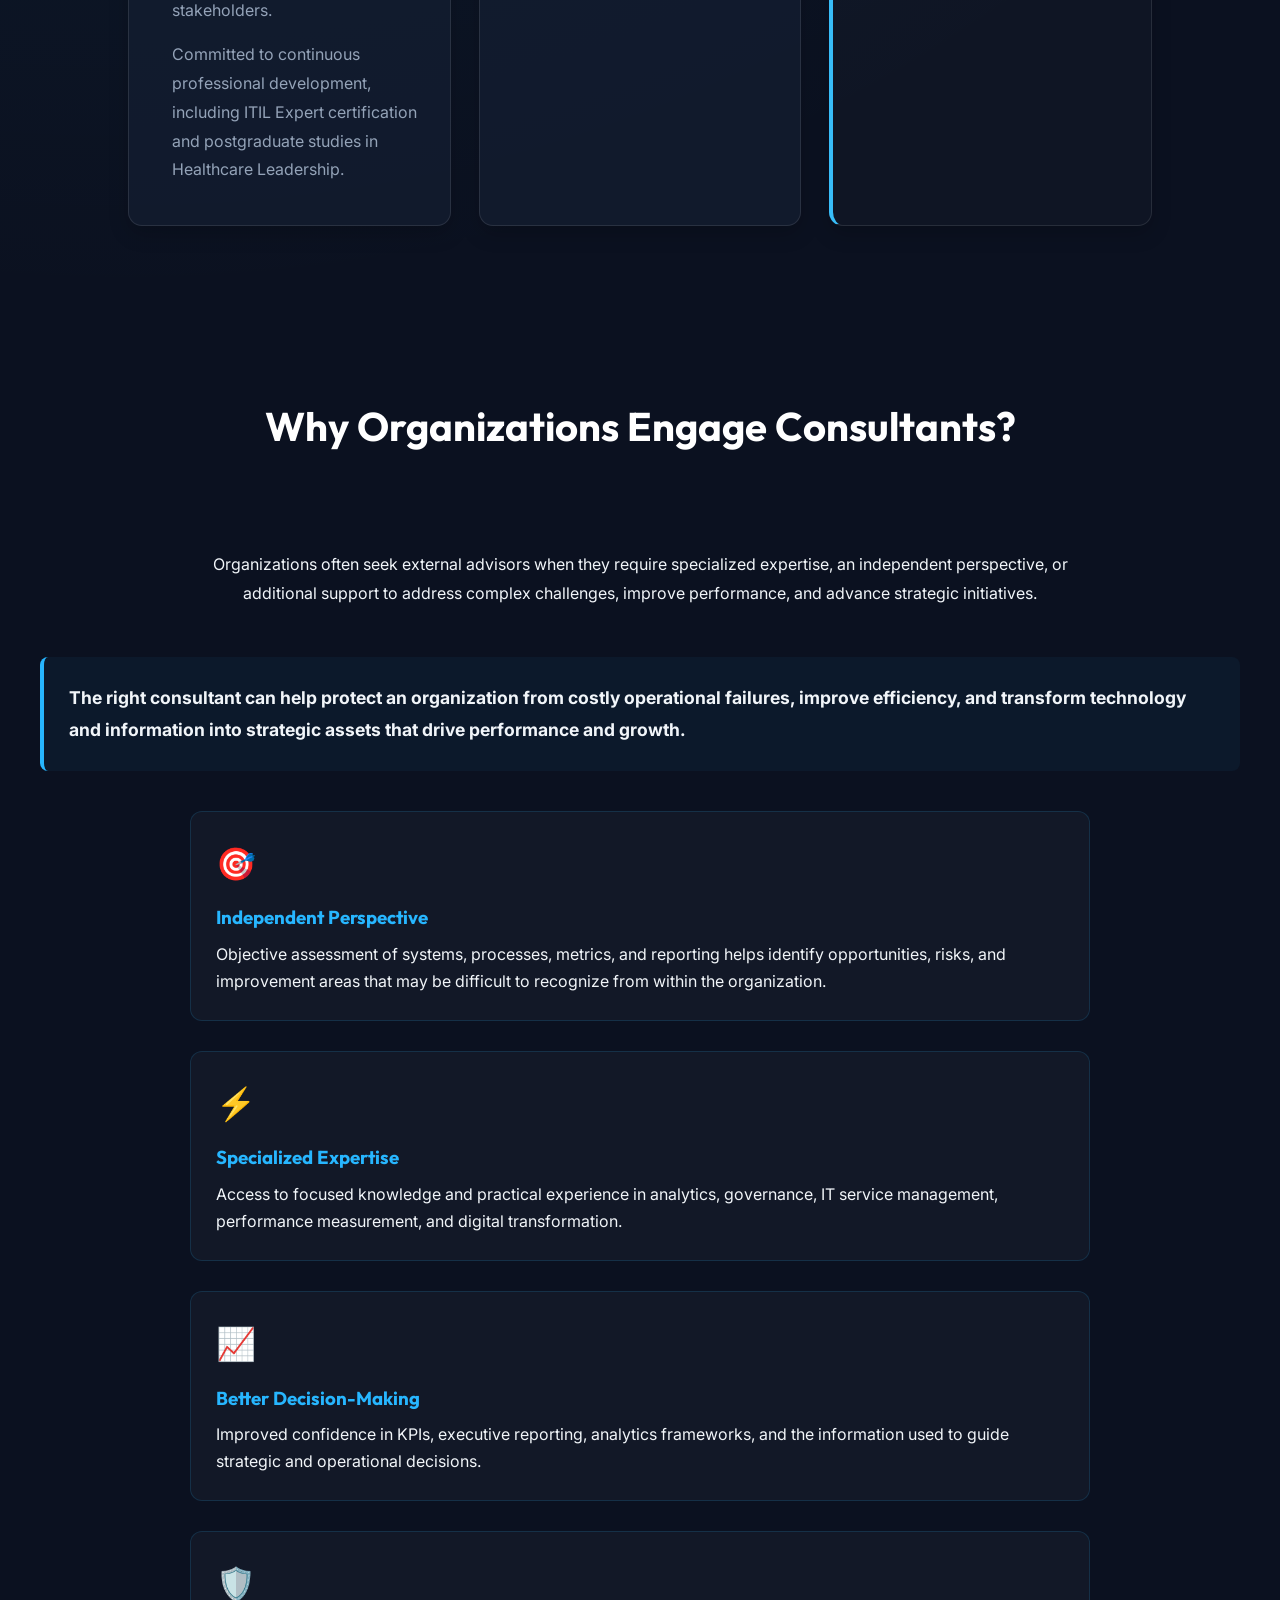
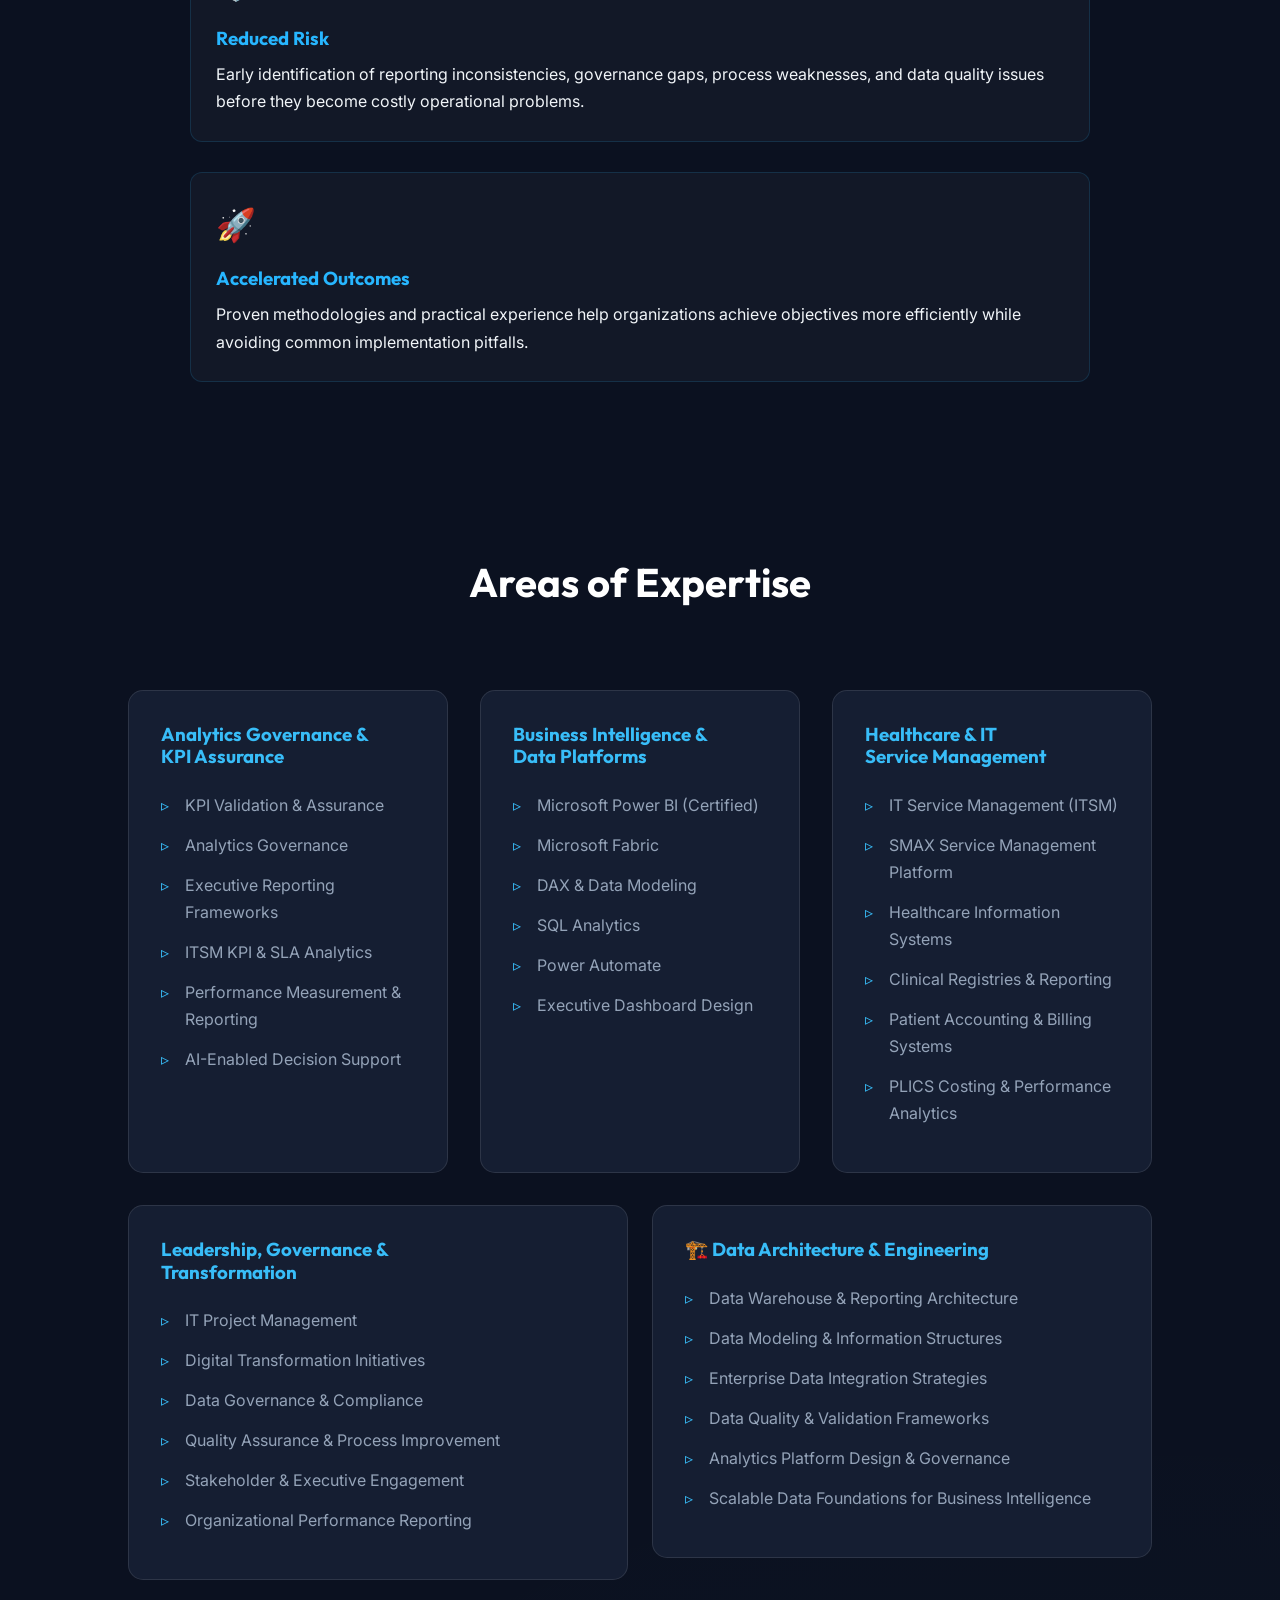
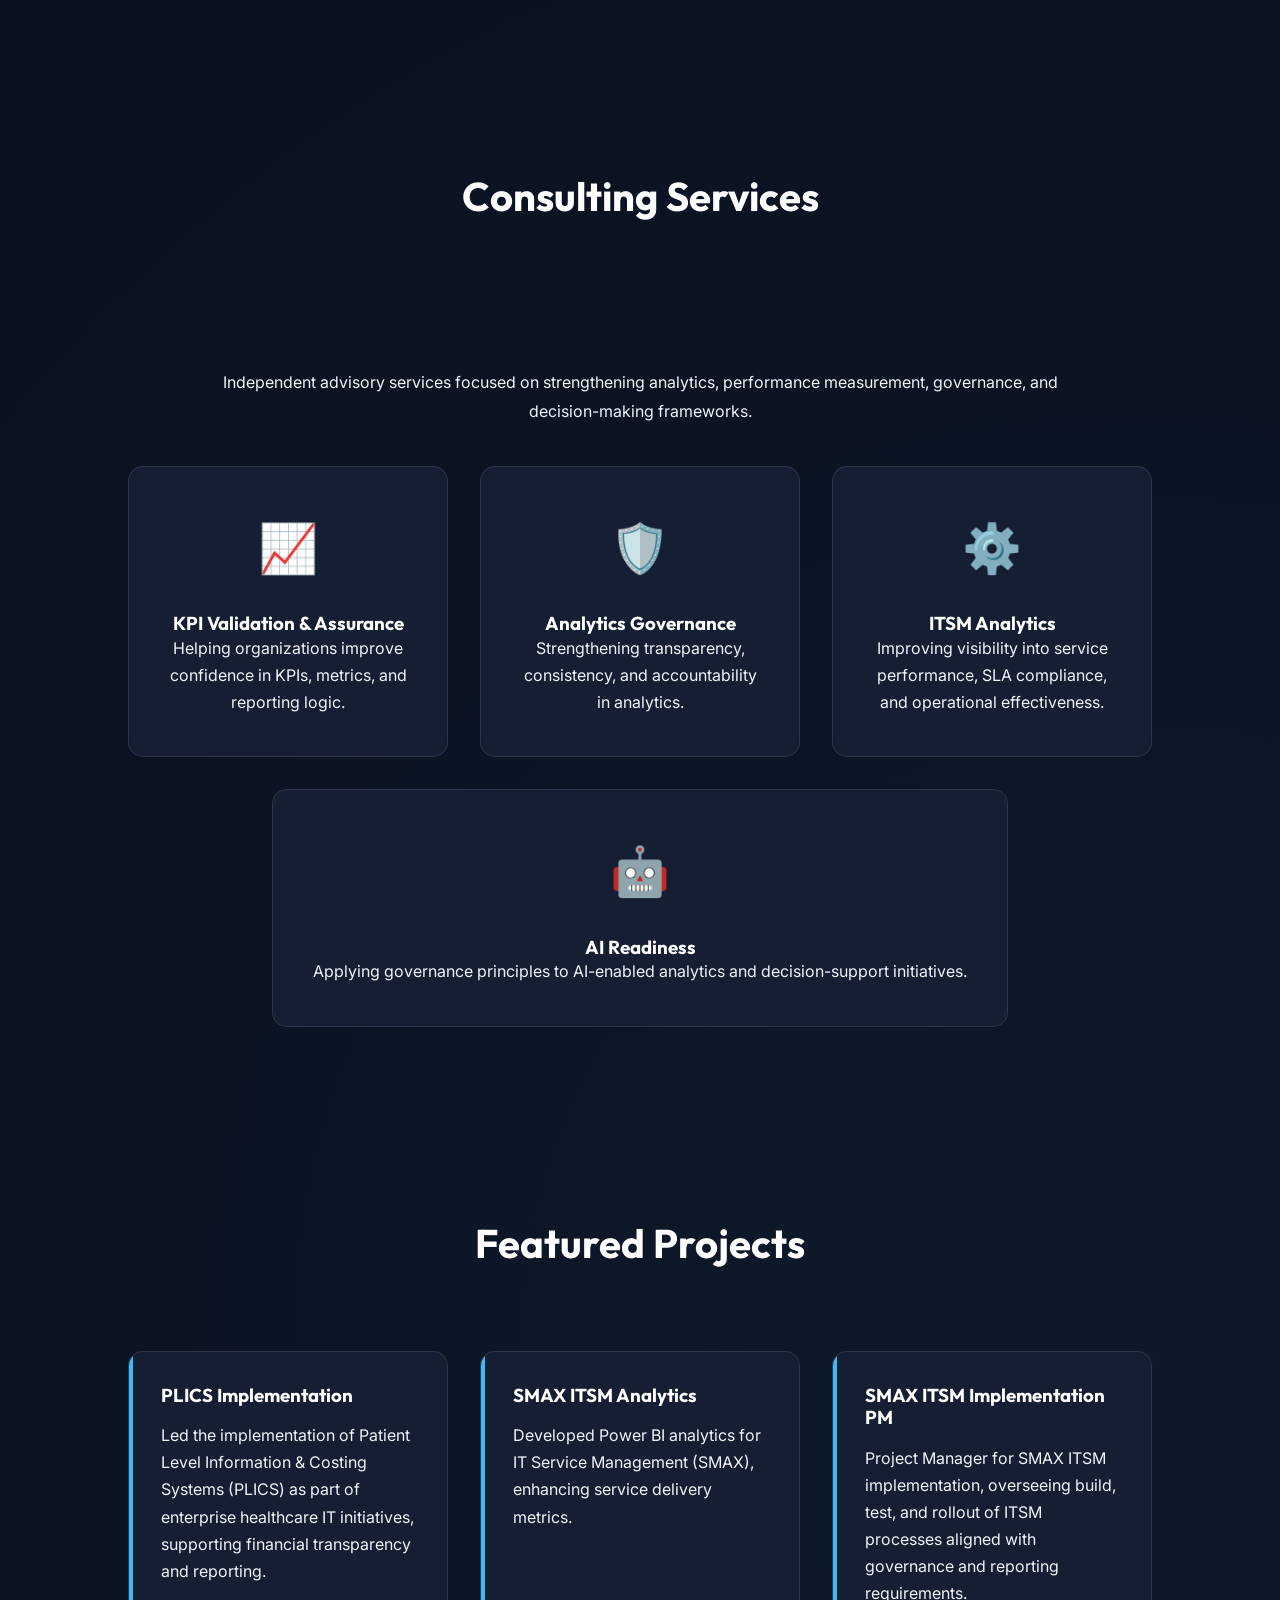
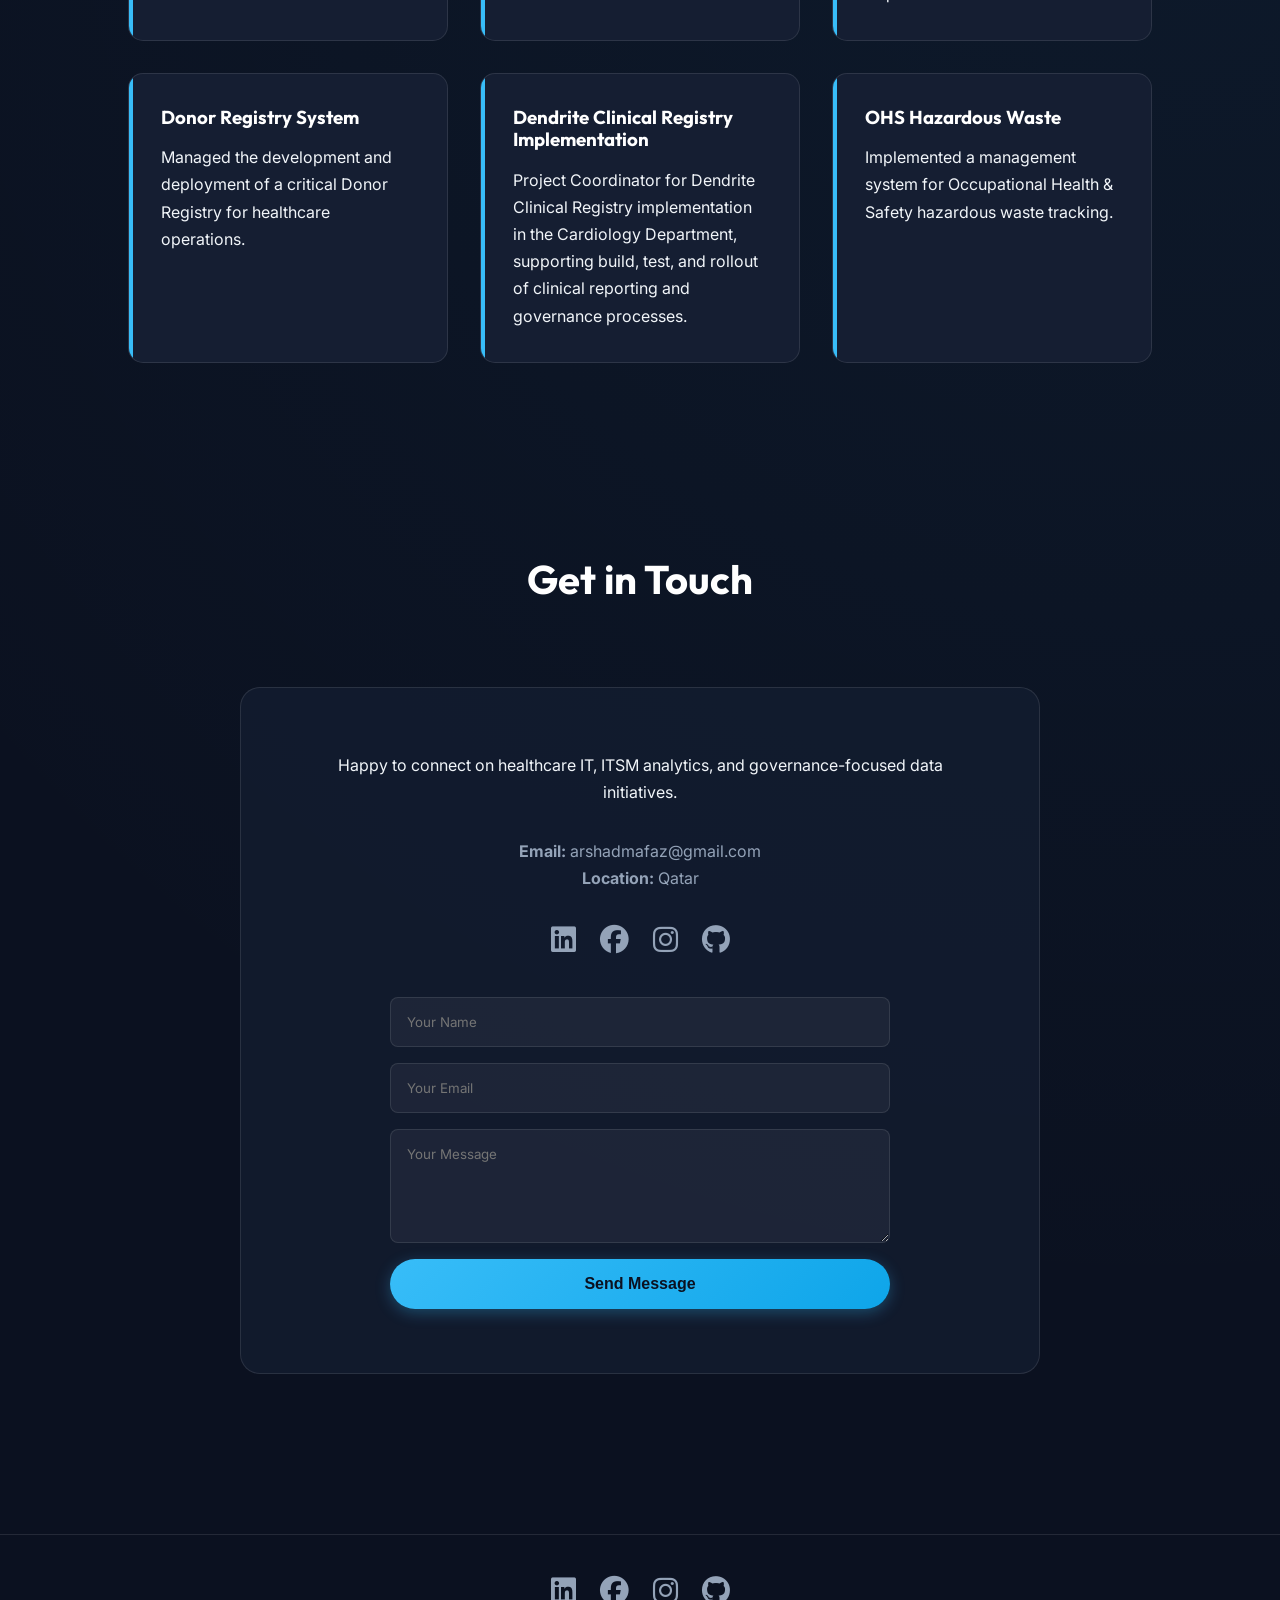
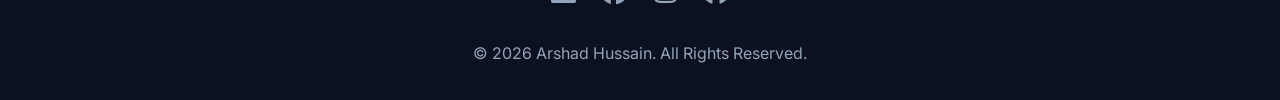
==== commit 0b717f93: "Update business challenges section layout and cards" ====
--- a/consulting-capabilities.html
+++ b/consulting-capabilities.html
@@ -125,49 +125,170 @@
 
     </section>
 
+    <!-- ===========================
+ BUSINESS CHALLENGES
+=========================== -->
+
     <section id="business-challenges">
 
         <div class="container">
 
-            <h2>Business Challenges We Help Solve</h2>
-
-            <p class="section-intro">
-                Organizations invest significantly in technology, analytics,
-                enterprise systems, and AI initiatives. Yet many continue to
-                encounter challenges that limit operational performance,
-                increase implementation risk, and reduce the return on these investments.
-            </p>
+            <div class="section-title">
+
+                <h2>Business Challenges We Help Solve</h2>
+
+                <div class="title-line"></div>
+
+                <p class="section-intro">
+
+                    Organizations continue to invest heavily in technology,
+                    analytics, enterprise platforms, and AI initiatives.
+                    Yet many struggle to realize the expected business value.
+                    We help bridge that gap through practical implementation,
+                    governance, and measurable outcomes.
+
+                </p>
+
+            </div>
 
             <div class="challenge-grid">
 
+                <!-- Card 1 -->
+
                 <div class="challenge-card">
-                    <h3>Technology Investments Not Delivering Expected Value</h3>
-                    <p>Improving adoption, utilization, and business outcomes from enterprise technology investments.</p>
-                </div>
+
+                    <div class="icon-circle">
+
+                        <i class="fas fa-chart-line"></i>
+
+                    </div>
+
+                    <h3>Technology Investments</h3>
+
+                    <h4>Not Delivering Expected Value</h4>
+
+                    <p>
+
+                        Improve technology adoption,
+                        utilization and measurable business outcomes.
+
+                    </p>
+
+                </div>
+
+                <!-- Card 2 -->
 
                 <div class="challenge-card">
-                    <h3>Complex Digital Transformation Initiatives</h3>
-                    <p>Planning and delivering transformation programs with structured governance and reduced implementation risk.</p>
-                </div>
+
+                    <div class="icon-circle">
+
+                        <i class="fas fa-cogs"></i>
+
+                    </div>
+
+                    <h3>Digital Transformation</h3>
+
+                    <h4>Complex Implementation Programs</h4>
+
+                    <p>
+
+                        Reduce implementation risk through
+                        structured planning and governance.
+
+                    </p>
+
+                </div>
+
+                <!-- Card 3 -->
 
                 <div class="challenge-card">
-                    <h3>Disconnected Systems & Information Silos</h3>
-                    <p>Connecting healthcare and enterprise systems to improve information flow and operational efficiency.</p>
-                </div>
+
+                    <div class="icon-circle">
+
+                        <i class="fas fa-link"></i>
+
+                    </div>
+
+                    <h3>Disconnected Systems</h3>
+
+                    <h4>Information Silos</h4>
+
+                    <p>
+
+                        Improve interoperability,
+                        integration and enterprise visibility.
+
+                    </p>
+
+                </div>
+
+                <!-- Card 4 -->
 
                 <div class="challenge-card">
-                    <h3>Unreliable KPIs & Analytics</h3>
-                    <p>Strengthening KPI validation, reporting logic, and confidence in business information.</p>
-                </div>
+
+                    <div class="icon-circle">
+
+                        <i class="fas fa-chart-bar"></i>
+
+                    </div>
+
+                    <h3>Unreliable KPIs</h3>
+
+                    <h4>Analytics & Reporting</h4>
+
+                    <p>
+
+                        Improve confidence in KPIs,
+                        metrics and reporting logic.
+
+                    </p>
+
+                </div>
+
+                <!-- Card 5 -->
 
                 <div class="challenge-card">
-                    <h3>Operational Inefficiencies</h3>
-                    <p>Identifying opportunities to improve workflows, automation, collaboration, and service performance.</p>
-                </div>
+
+                    <div class="icon-circle">
+
+                        <i class="fas fa-gears"></i>
+
+                    </div>
+
+                    <h3>Operational</h3>
+
+                    <h4>Inefficiencies</h4>
+
+                    <p>
+
+                        Streamline workflows,
+                        automation and operational performance.
+
+                    </p>
+
+                </div>
+
+                <!-- Card 6 -->
 
                 <div class="challenge-card">
-                    <h3>AI Adoption & Governance</h3>
-                    <p>Helping organizations implement AI responsibly while maximizing business value and minimizing risk.</p>
+
+                    <div class="icon-circle">
+
+                        <i class="fas fa-brain"></i>
+
+                    </div>
+
+                    <h3>AI Adoption</h3>
+
+                    <h4>Governance & Readiness</h4>
+
+                    <p>
+
+                        Implement AI responsibly while
+                        maximizing business value.
+
+                    </p>
+
                 </div>
 
             </div>
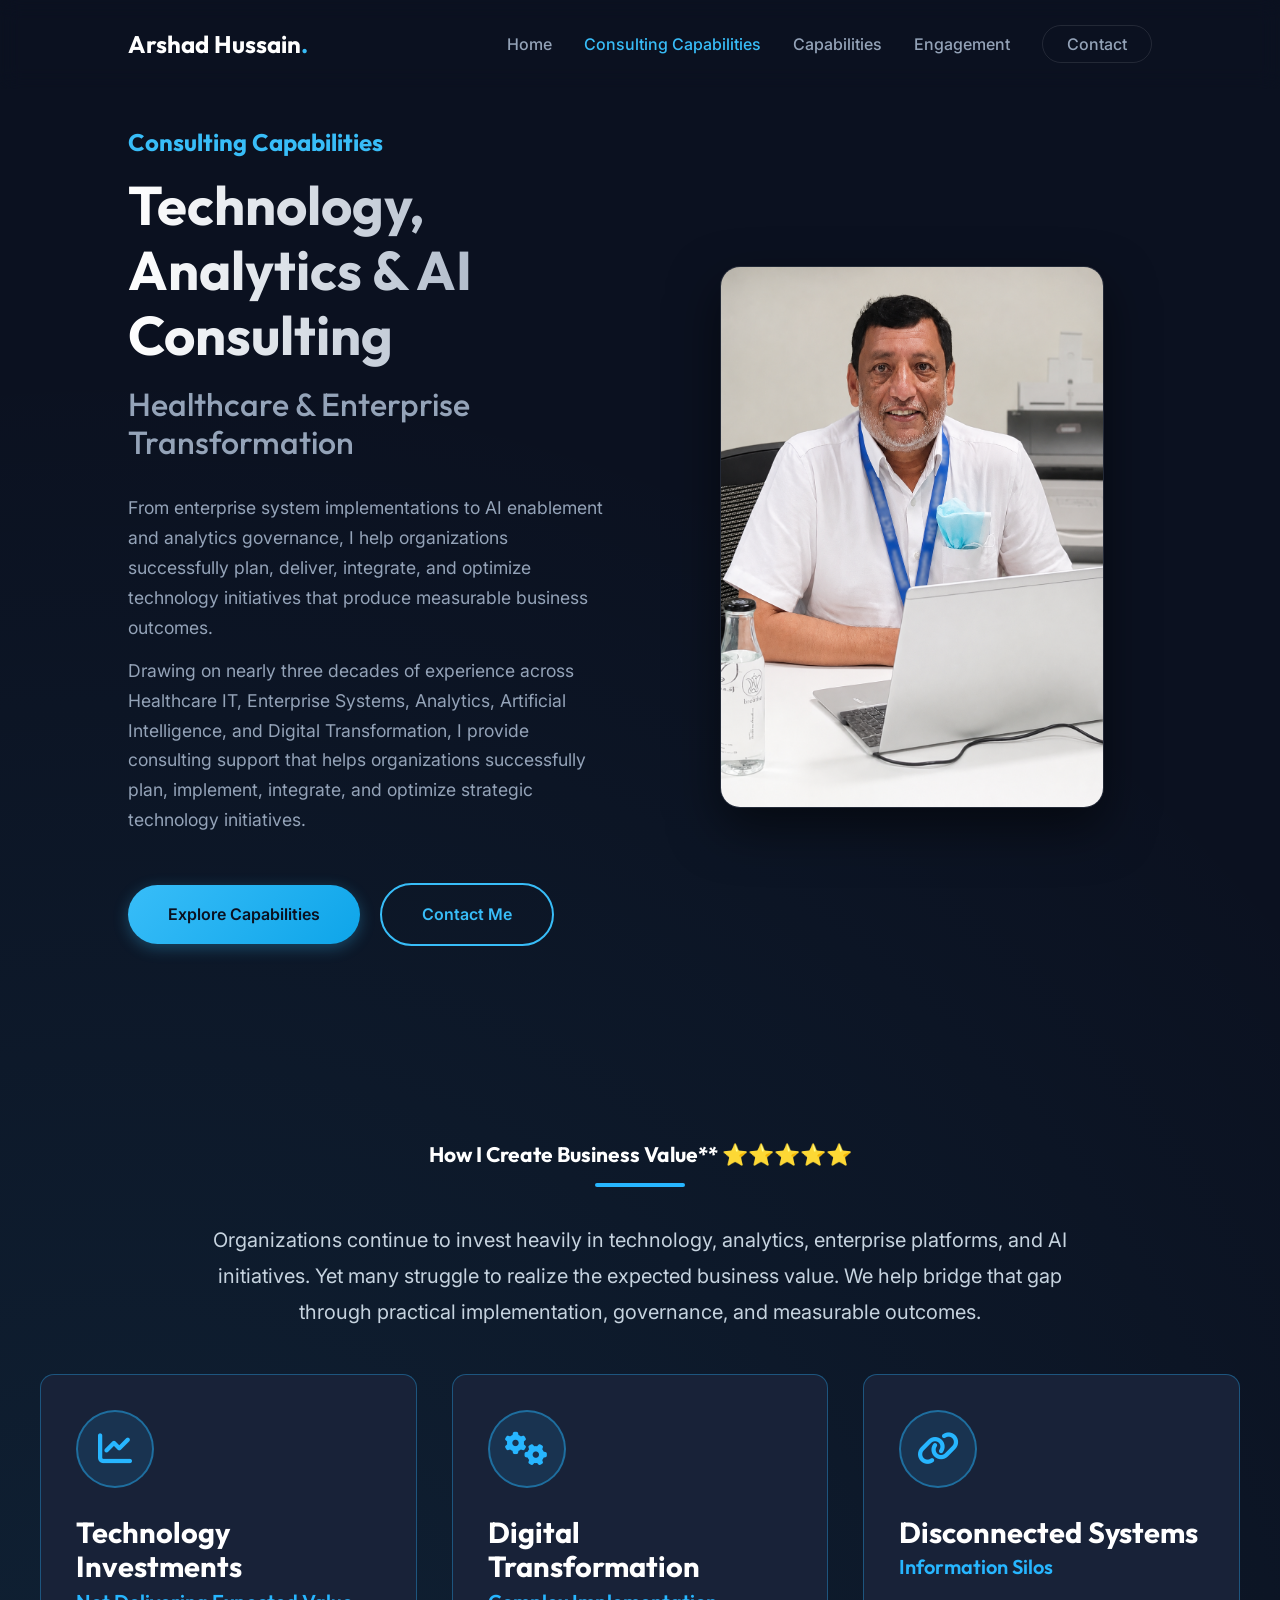
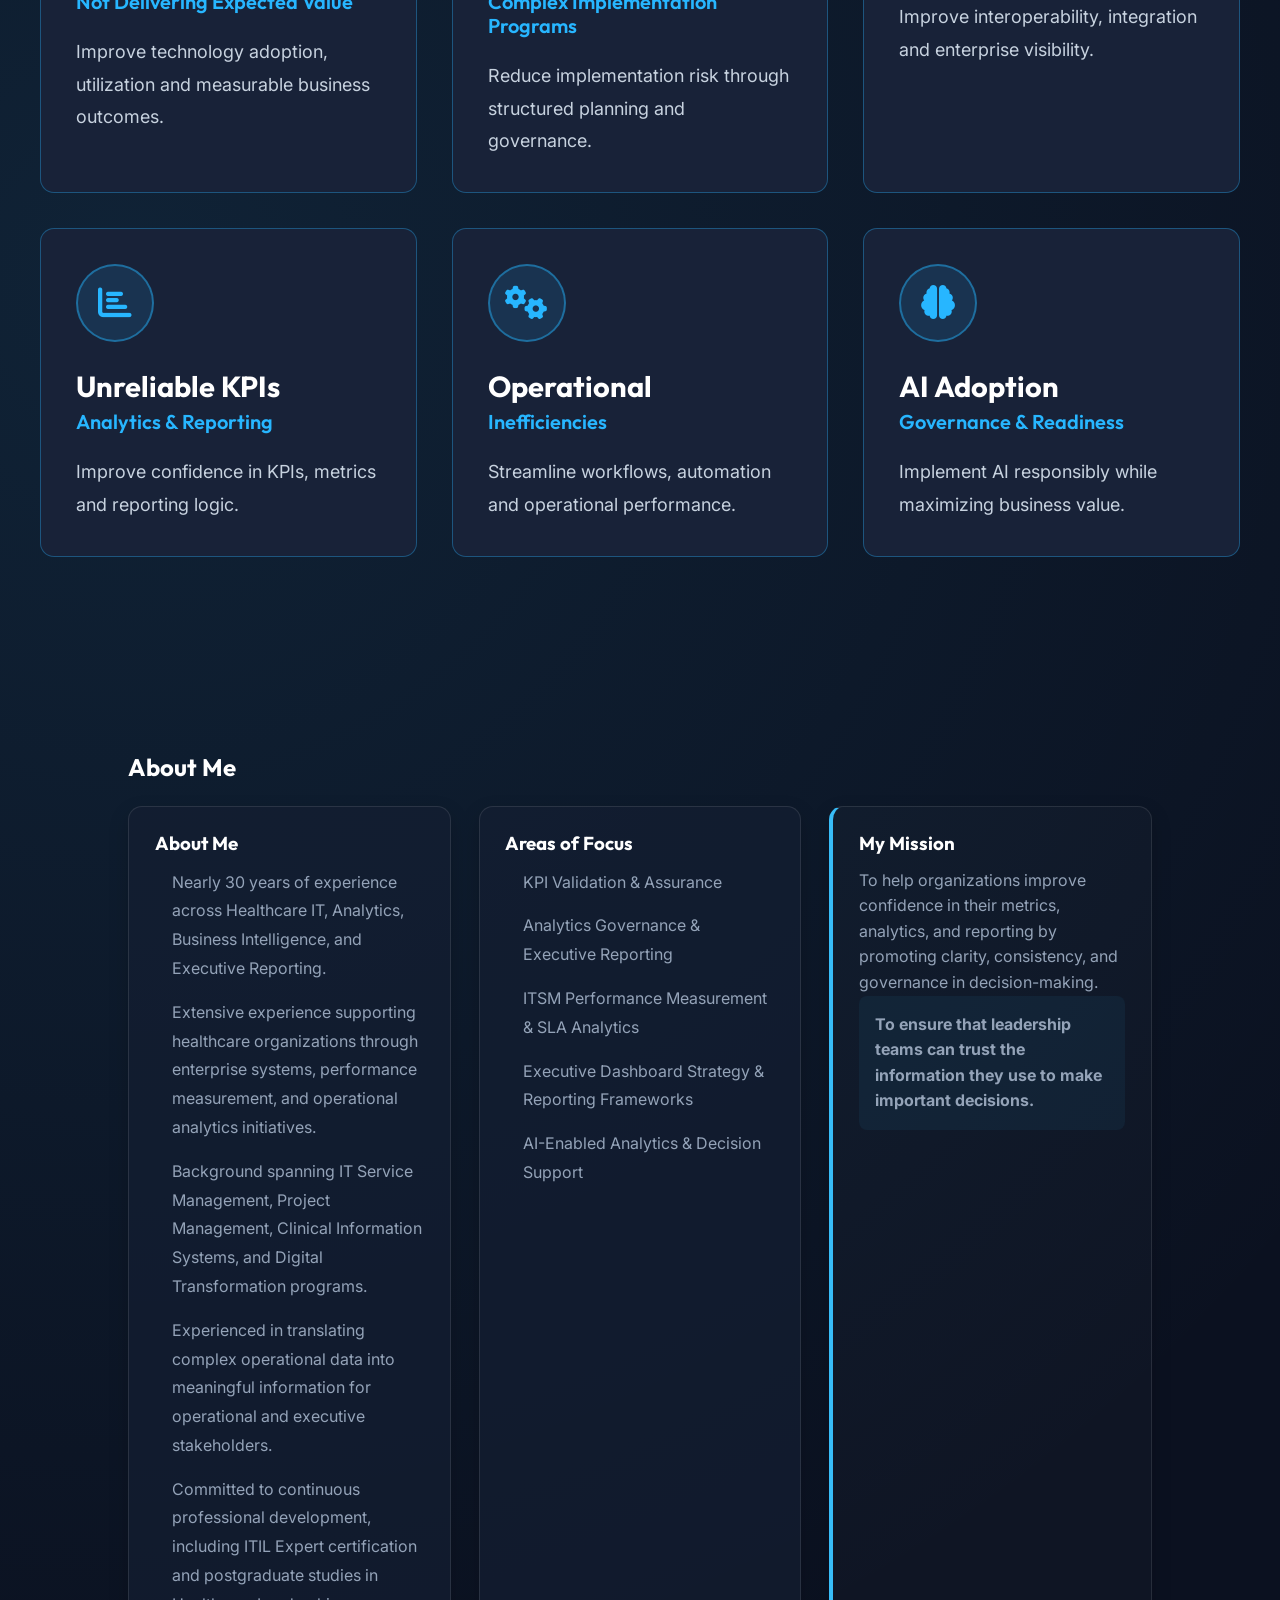
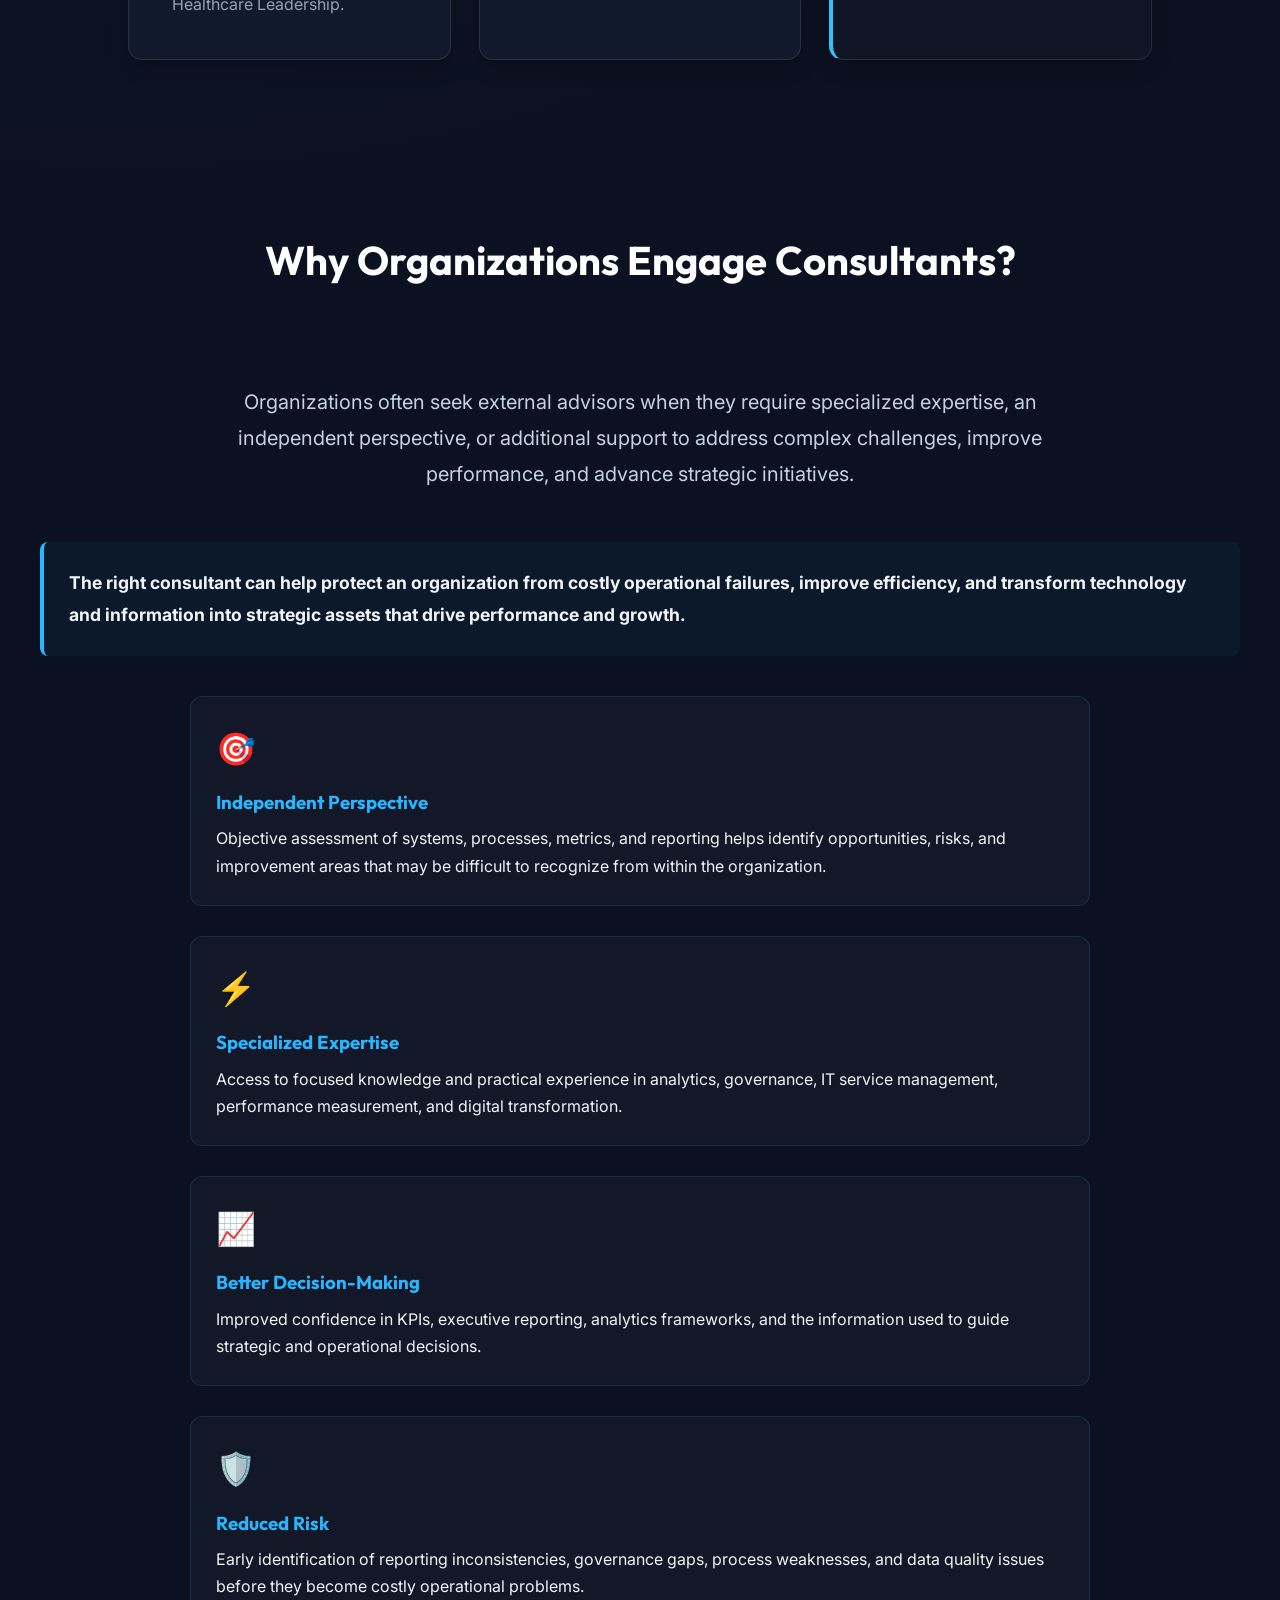
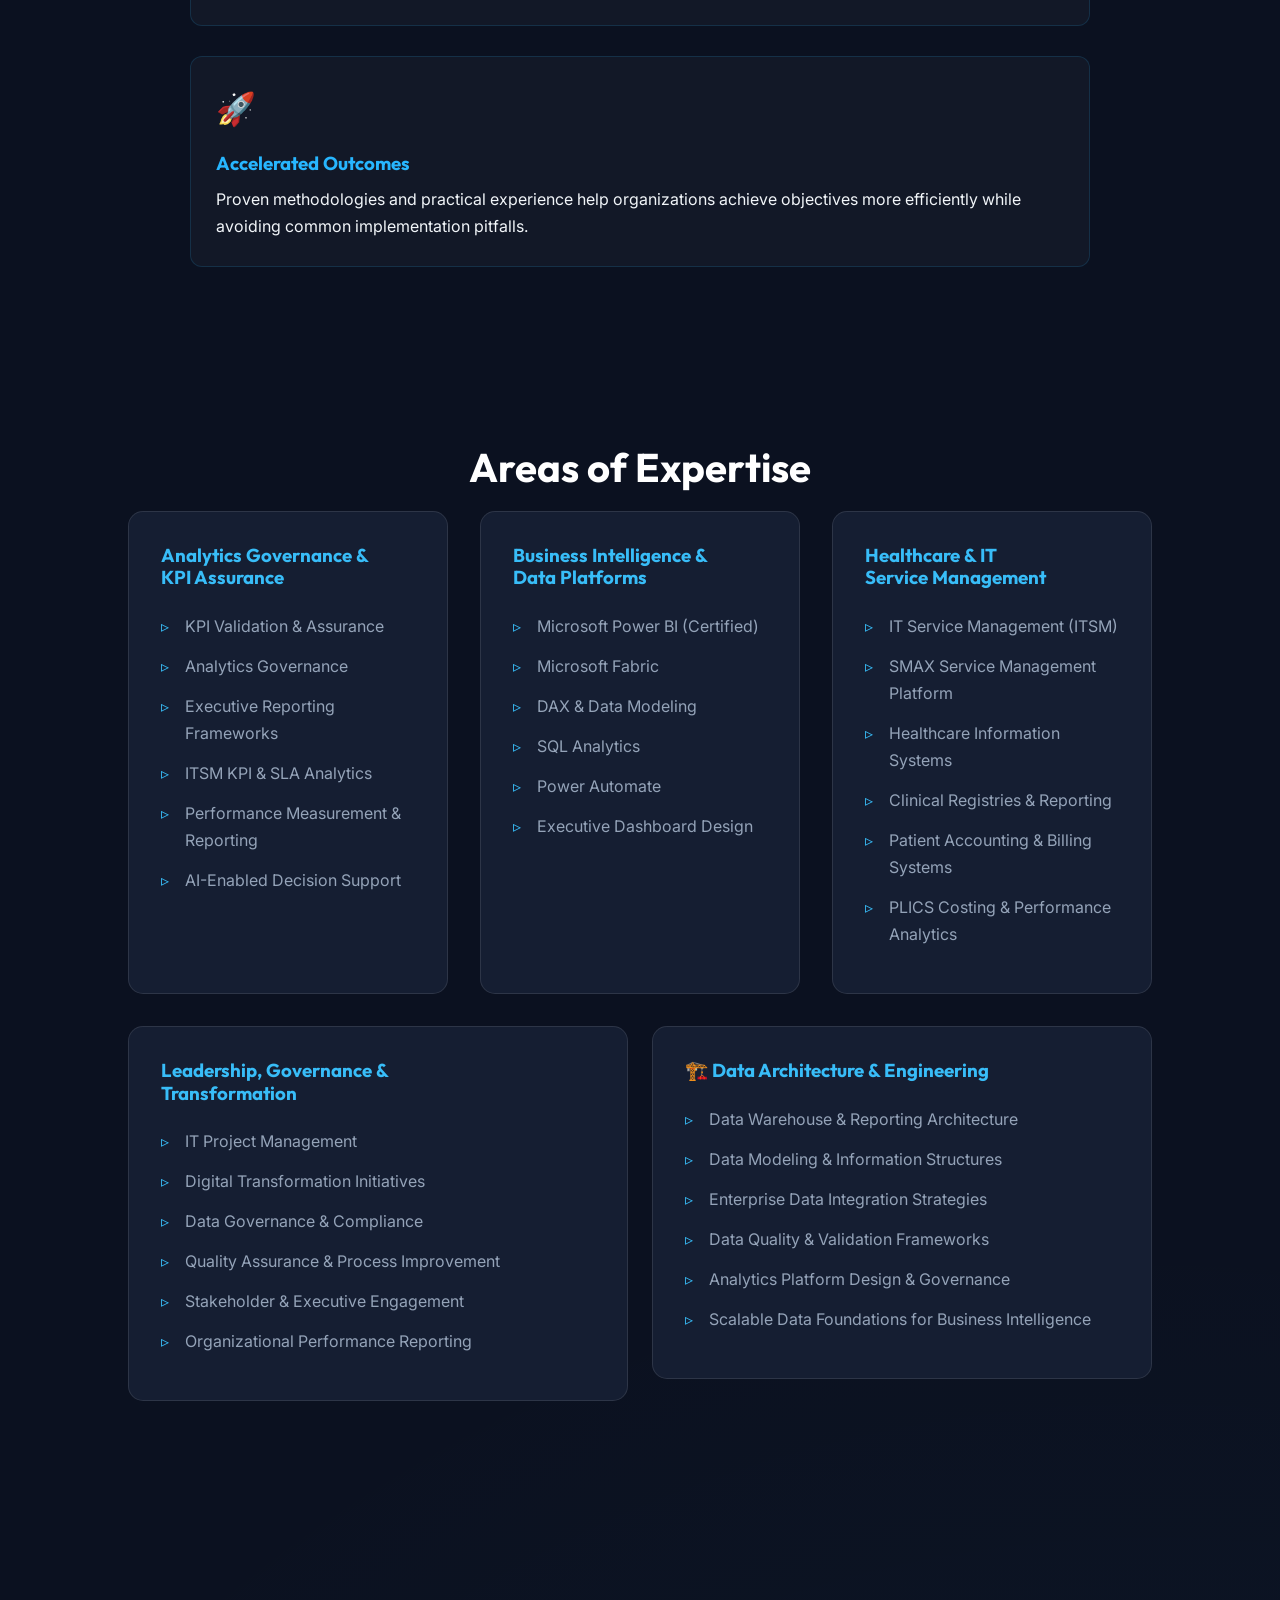
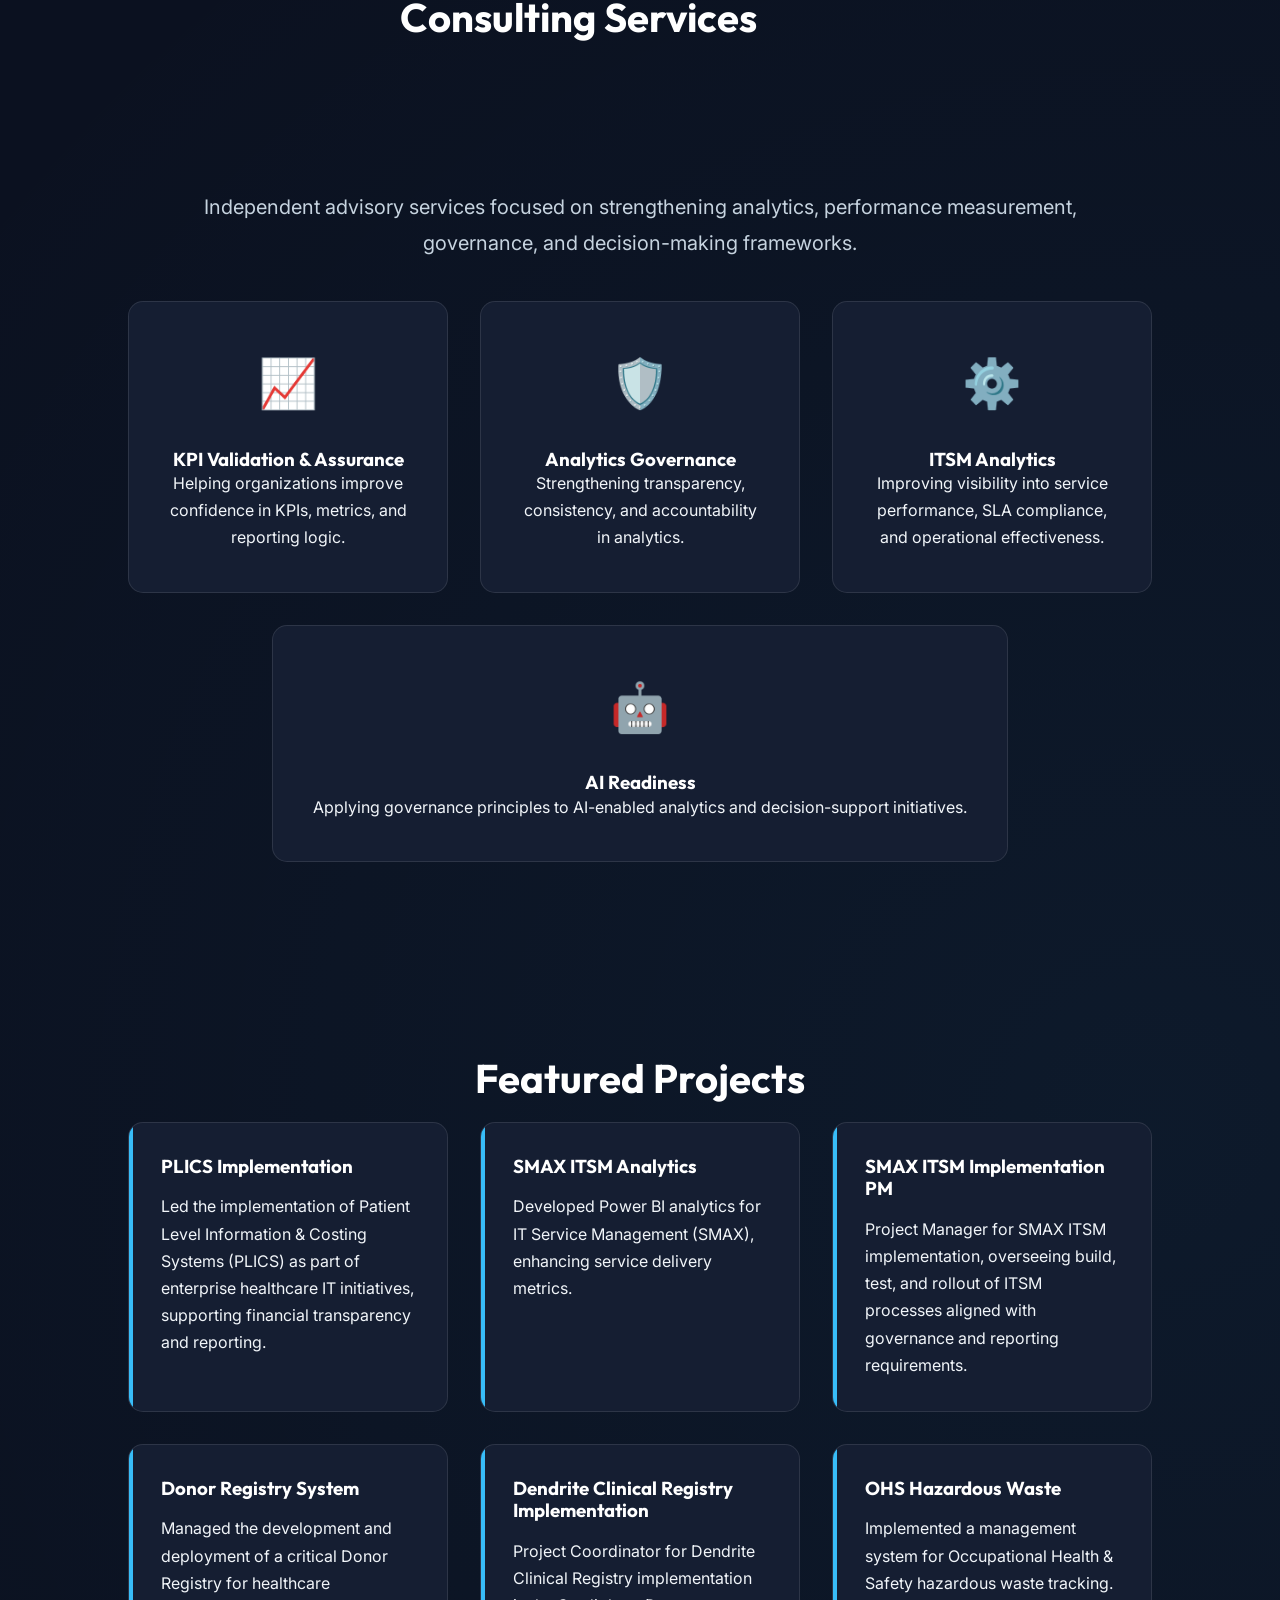
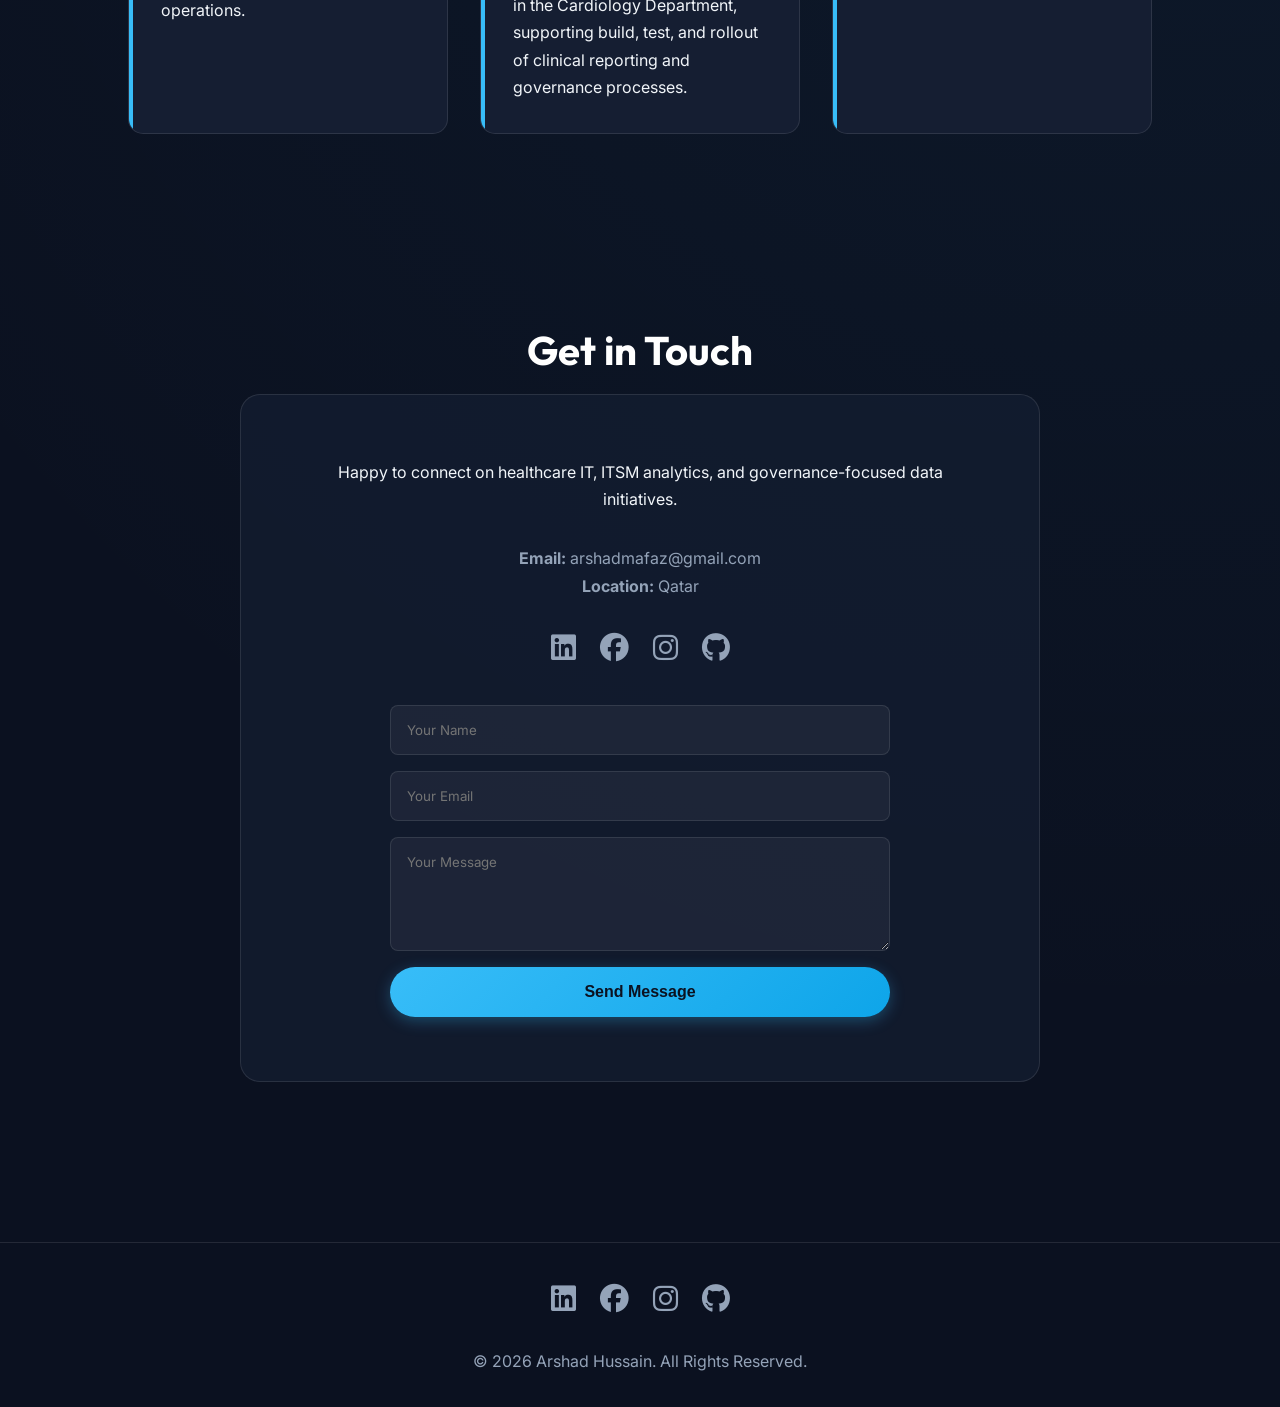
==== commit 519fbb3f: "Update business challenges section heading" ====
--- a/consulting-capabilities.html
+++ b/consulting-capabilities.html
@@ -135,7 +135,7 @@
 
             <div class="section-title">
 
-                <h2>Business Challenges We Help Solve</h2>
+                <h2>How I Create Business Value** ⭐⭐⭐⭐⭐</h2>
 
                 <div class="title-line"></div>
 
--- a/css/styles.css
+++ b/css/styles.css
@@ -283,6 +283,156 @@
     }
 }
 
+/*=================================================
+ BUSINESS CHALLENGES
+=================================================*/
+
+#business-challenges{
+
+    padding:100px 0;
+
+}
+
+.section-title{
+
+    text-align:center;
+
+    max-width:900px;
+
+    margin:auto;
+
+}
+
+.section-title h2{
+
+    font-size:21px;
+
+    margin-bottom:15px;
+
+}
+
+.title-line{
+
+    width:90px;
+
+    height:4px;
+
+    background:#27b6ff;
+
+    margin:0 auto 35px;
+
+    border-radius:5px;
+
+}
+
+.section-intro{
+
+    color:#c6d3df;
+
+    font-size:20px;
+
+    line-height:1.8;
+
+    margin-bottom:70px;
+
+}
+
+.challenge-grid{
+
+    display:grid;
+
+    grid-template-columns:repeat(auto-fit,minmax(350px,1fr));
+
+    gap:35px;
+
+}
+
+.challenge-card{
+
+    background:#182238;
+
+    border:1px solid rgba(39,182,255,.35);
+
+    border-radius:14px;
+
+    padding:35px;
+
+    transition:.35s;
+
+}
+
+.challenge-card:hover{
+
+    transform:translateY(-8px);
+
+    border-color:#27b6ff;
+
+    box-shadow:0 12px 35px rgba(39,182,255,.18);
+
+}
+
+.icon-circle{
+
+    width:78px;
+
+    height:78px;
+
+    border-radius:50%;
+
+    background:rgba(39,182,255,.12);
+
+    border:2px solid rgba(39,182,255,.45);
+
+    display:flex;
+
+    align-items:center;
+
+    justify-content:center;
+
+    margin-bottom:28px;
+
+}
+
+.icon-circle i{
+
+    font-size:34px;
+
+    color:#27b6ff;
+
+}
+
+.challenge-card h3{
+
+    color:#ffffff;
+
+    font-size:29px;
+
+    margin-bottom:5px;
+
+}
+
+.challenge-card h4{
+
+    color:#27b6ff;
+
+    font-size:20px;
+
+    margin-bottom:22px;
+
+    font-weight:600;
+
+}
+
+.challenge-card p{
+
+    color:#c7d2df;
+
+    line-height:1.8;
+
+    font-size:18px;
+
+}
+
 /* About Section */
 .about-content {
     background: var(--glass-bg);
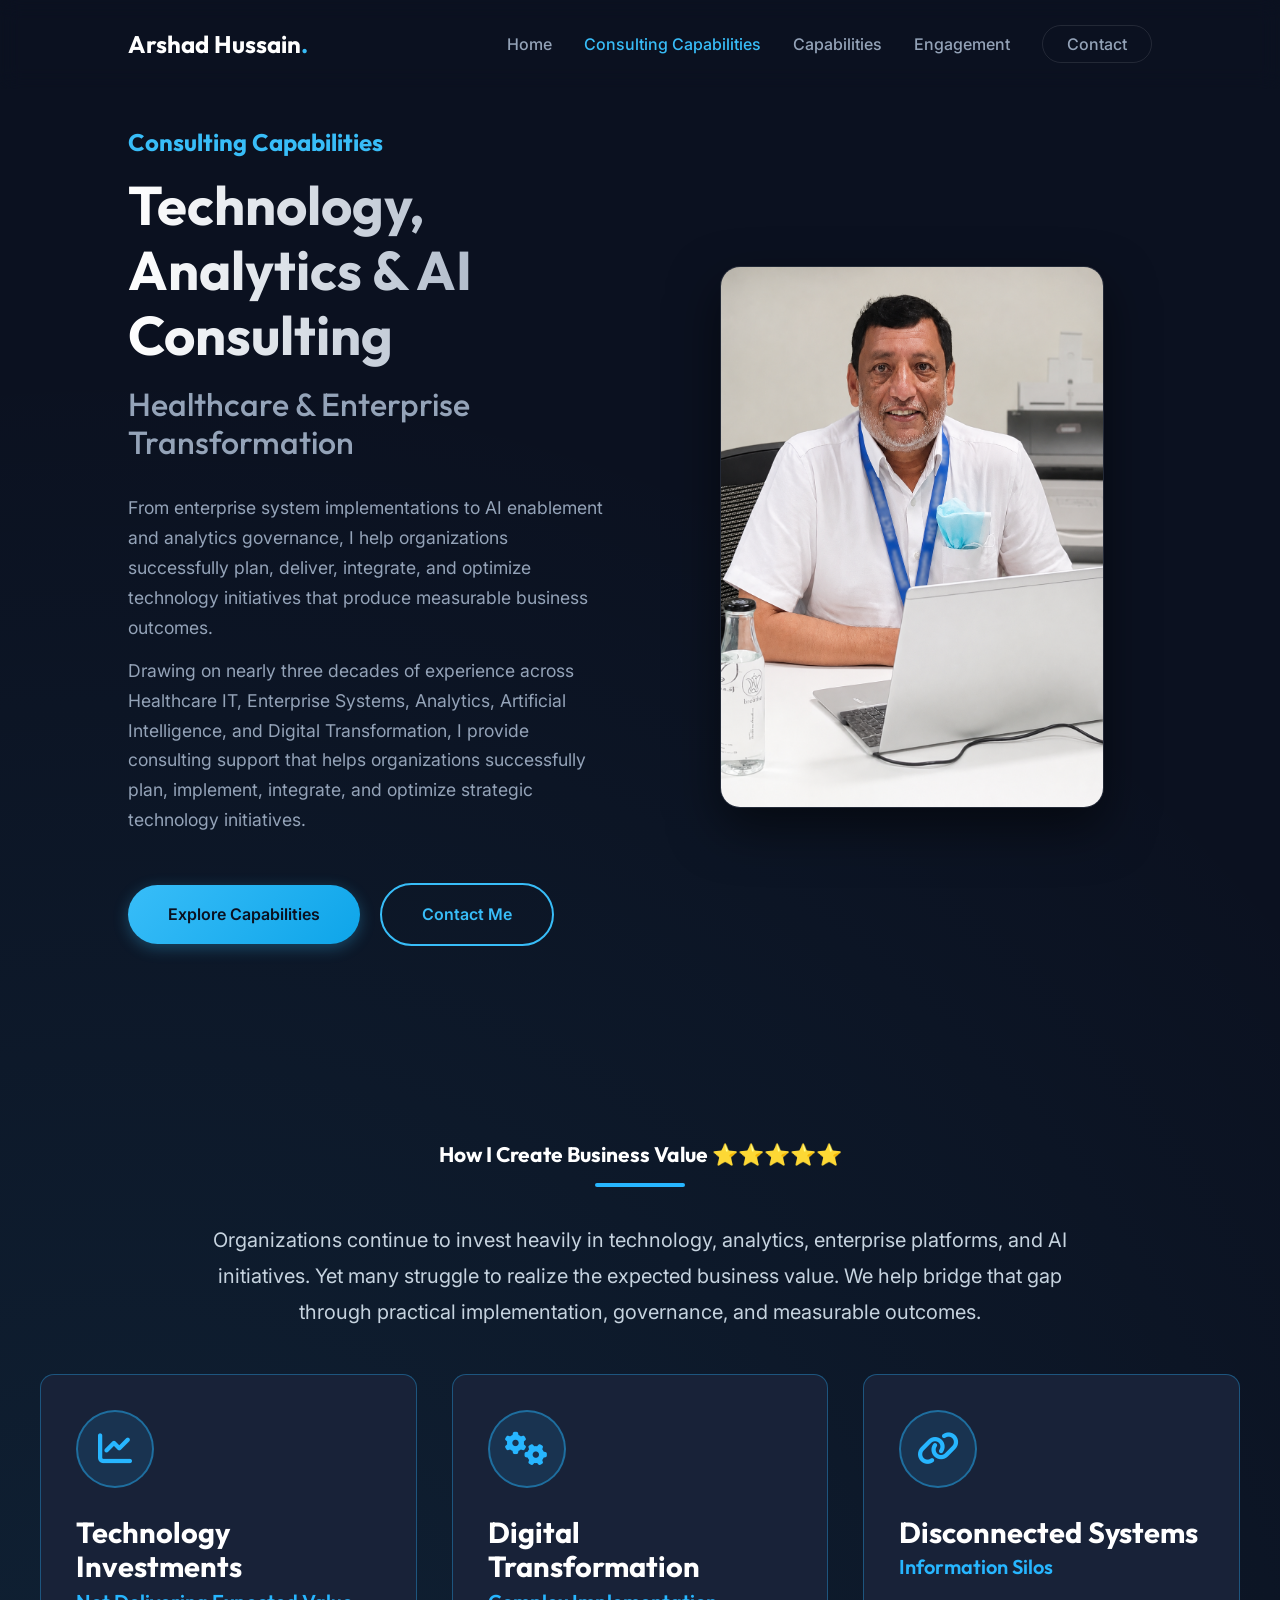
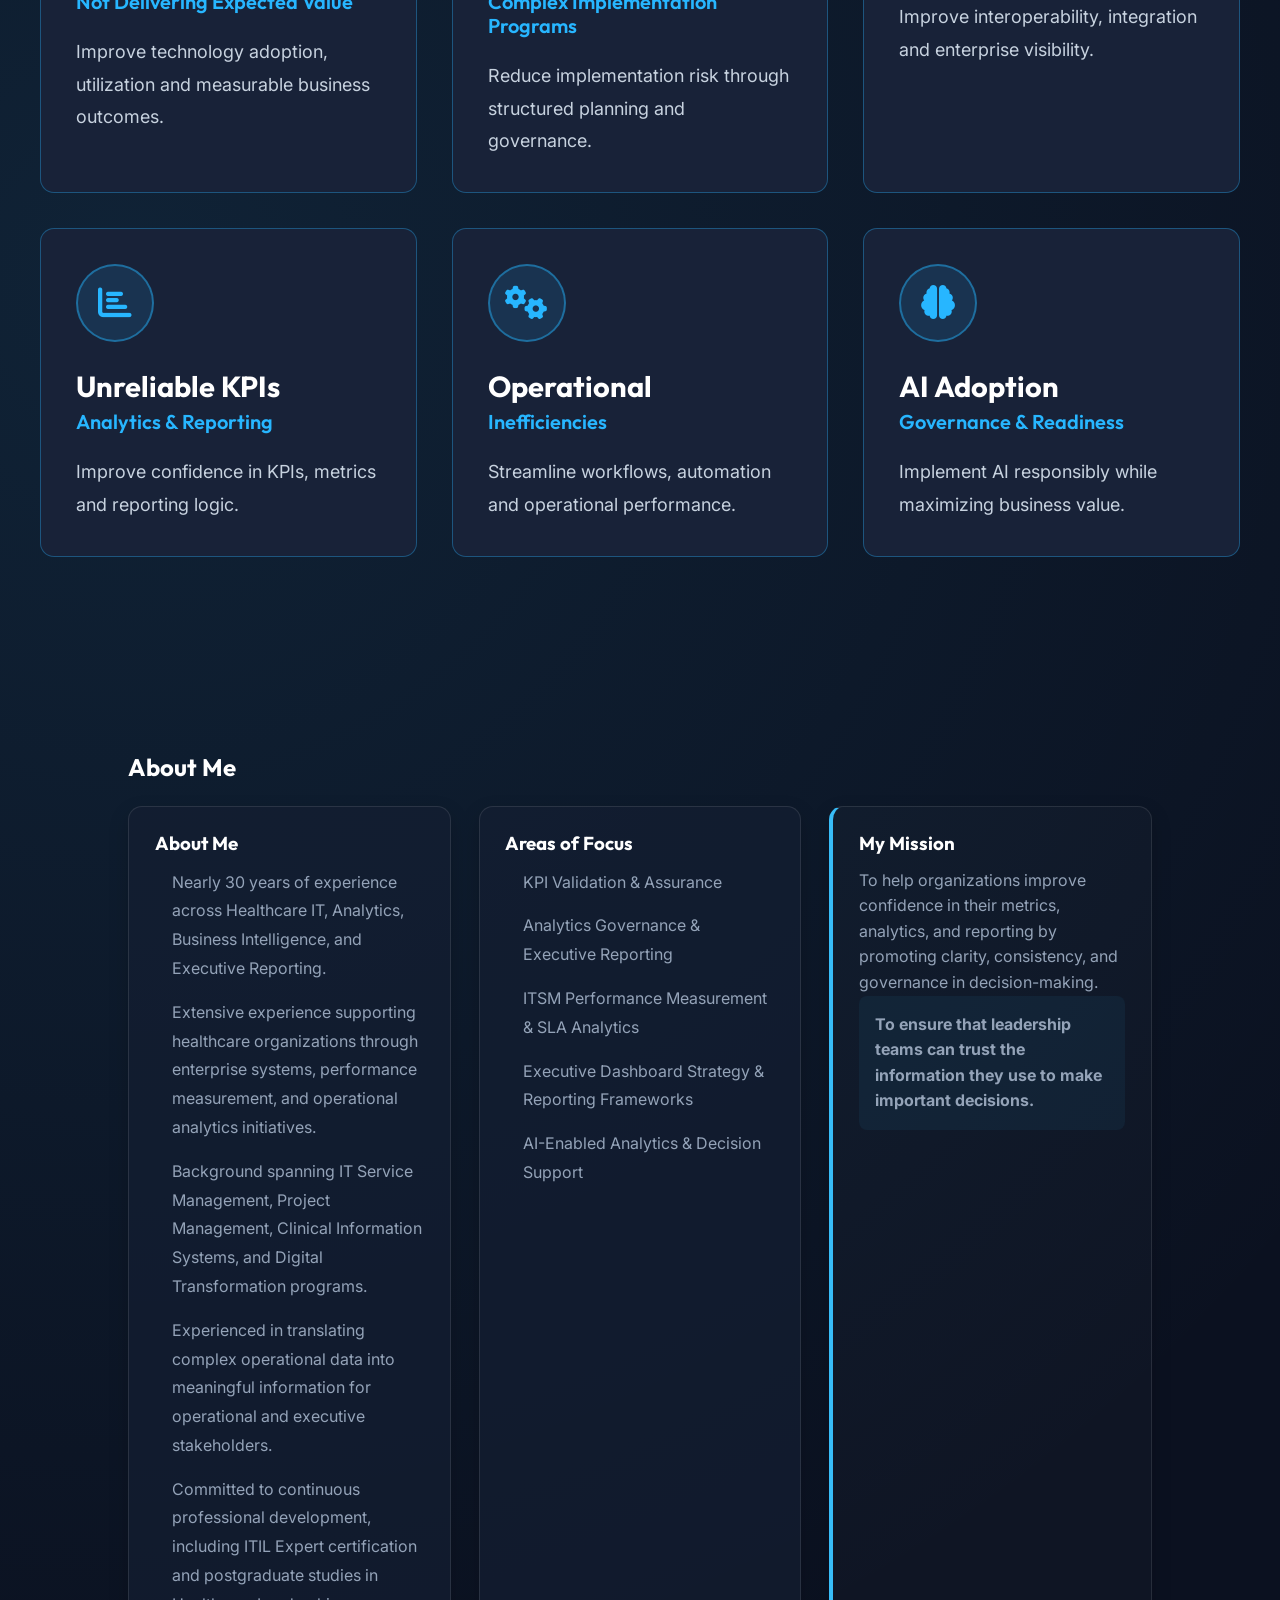
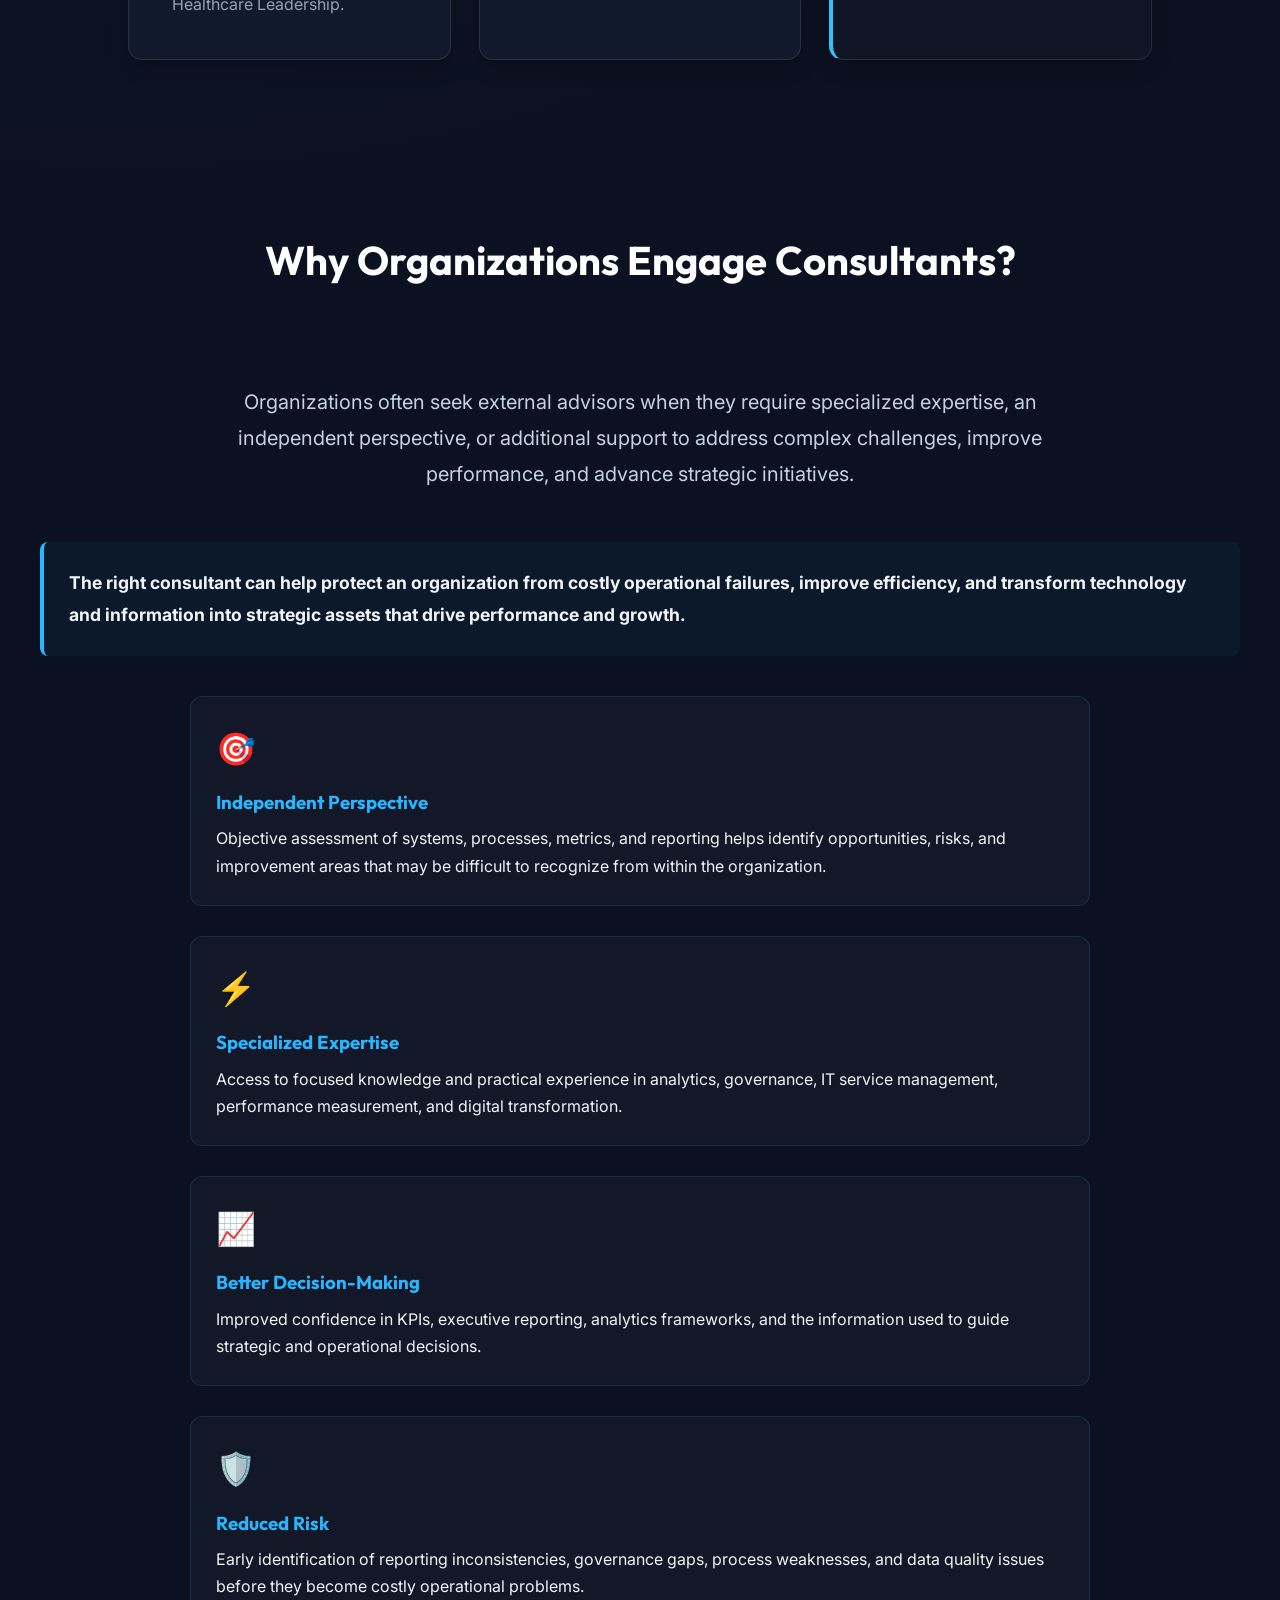
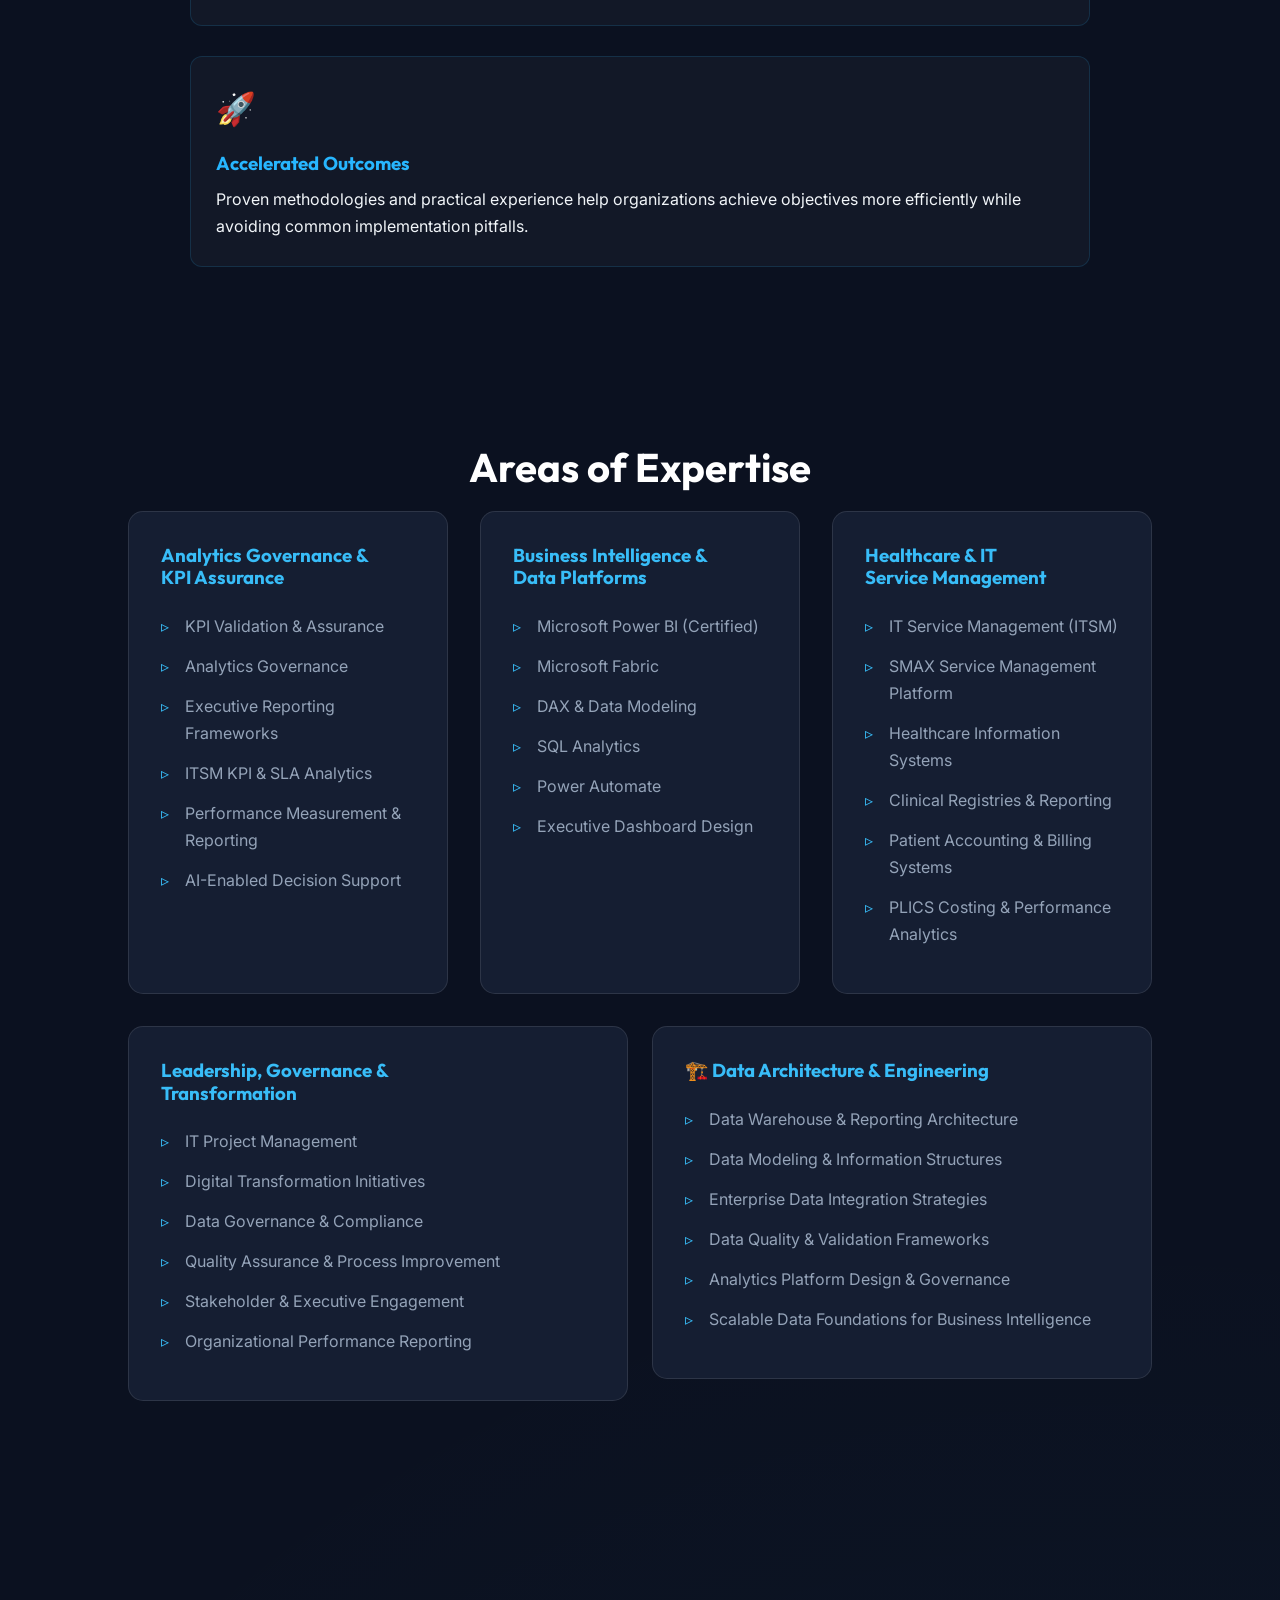
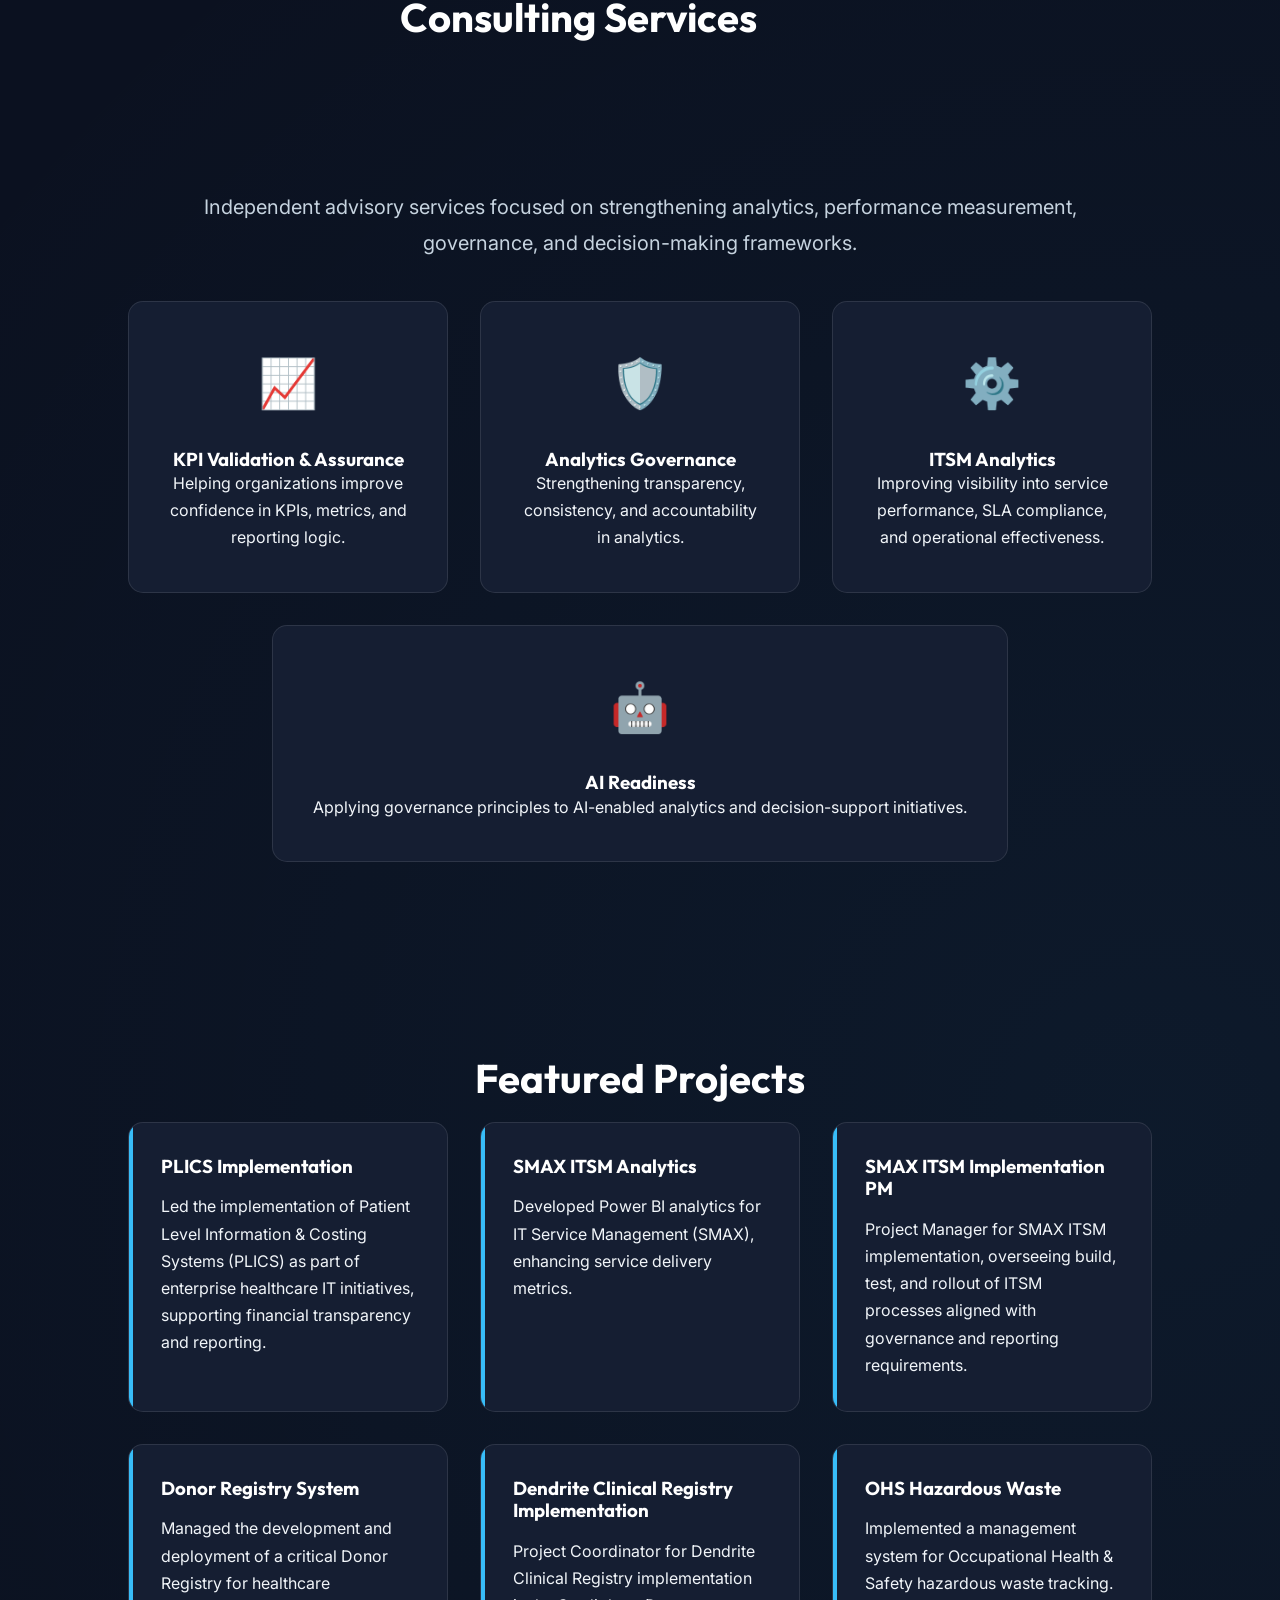
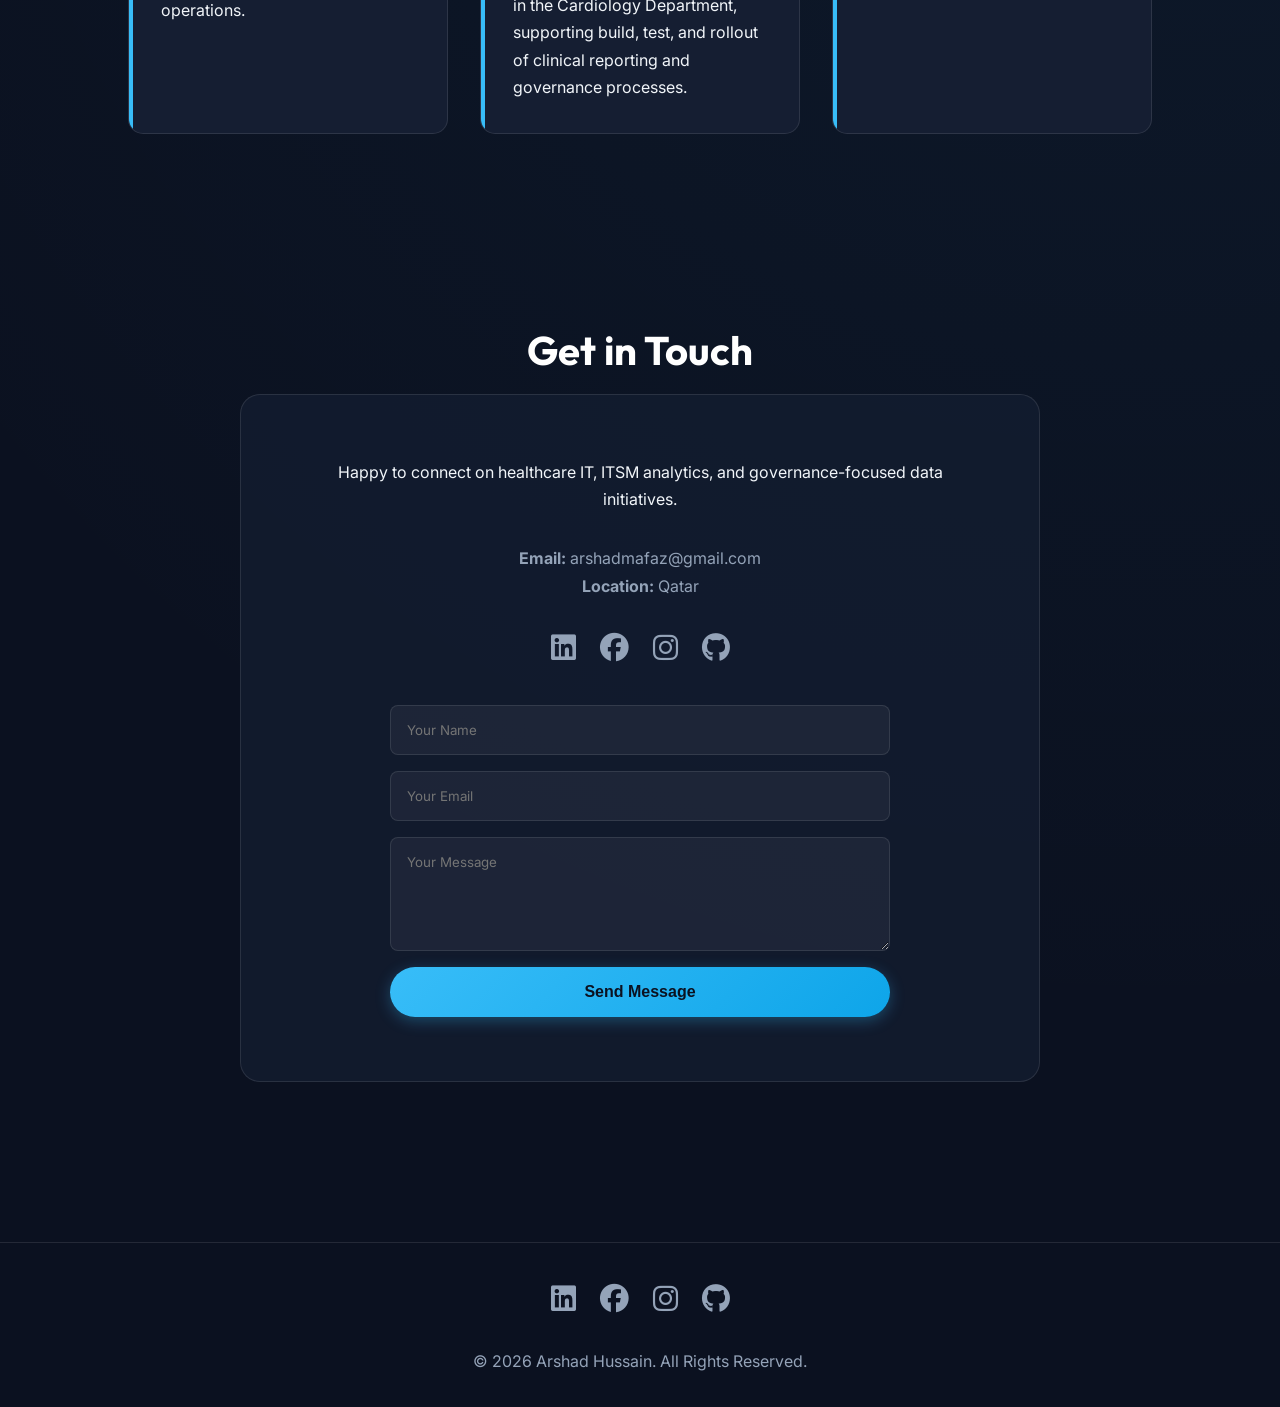
==== commit 9625495b: "Fix business challenges heading text" ====
--- a/consulting-capabilities.html
+++ b/consulting-capabilities.html
@@ -135,7 +135,7 @@
 
             <div class="section-title">
 
-                <h2>How I Create Business Value** ⭐⭐⭐⭐⭐</h2>
+                <h2>How I Create Business Value ⭐⭐⭐⭐⭐</h2>
 
                 <div class="title-line"></div>
 
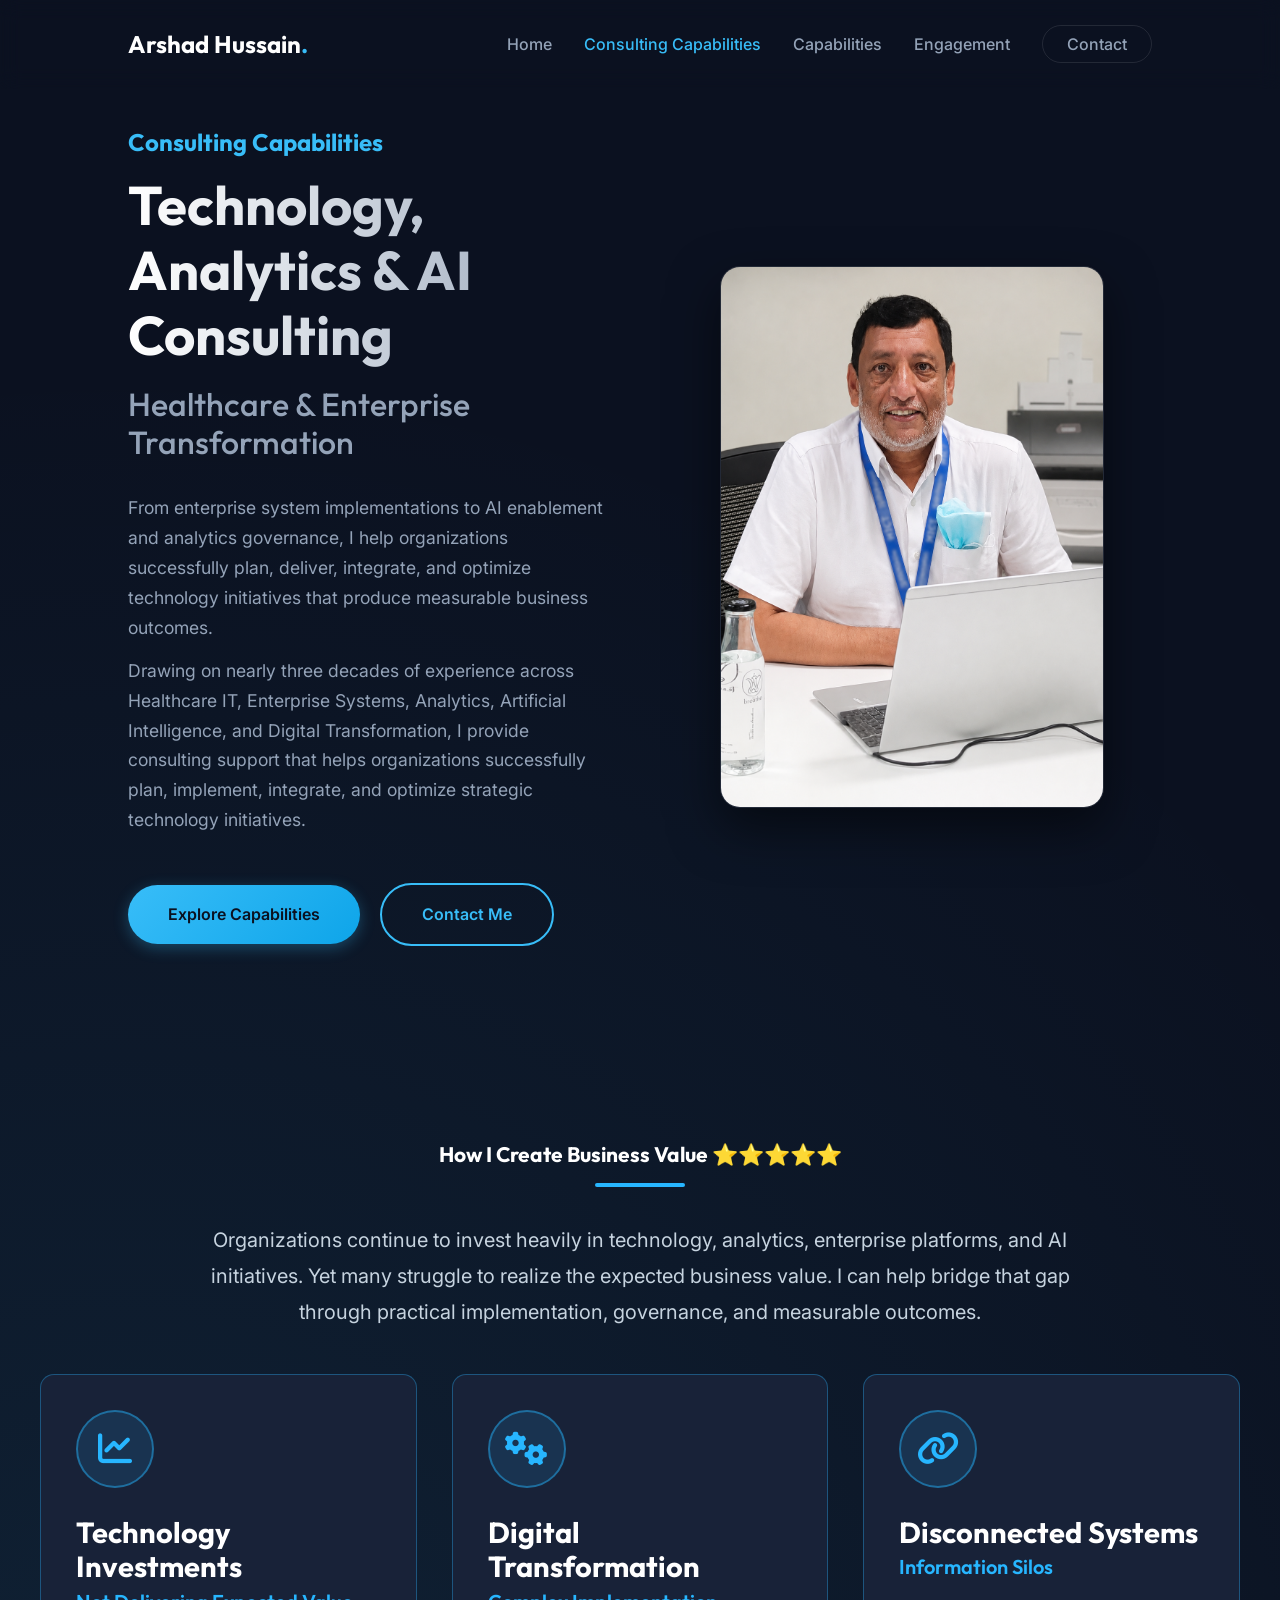
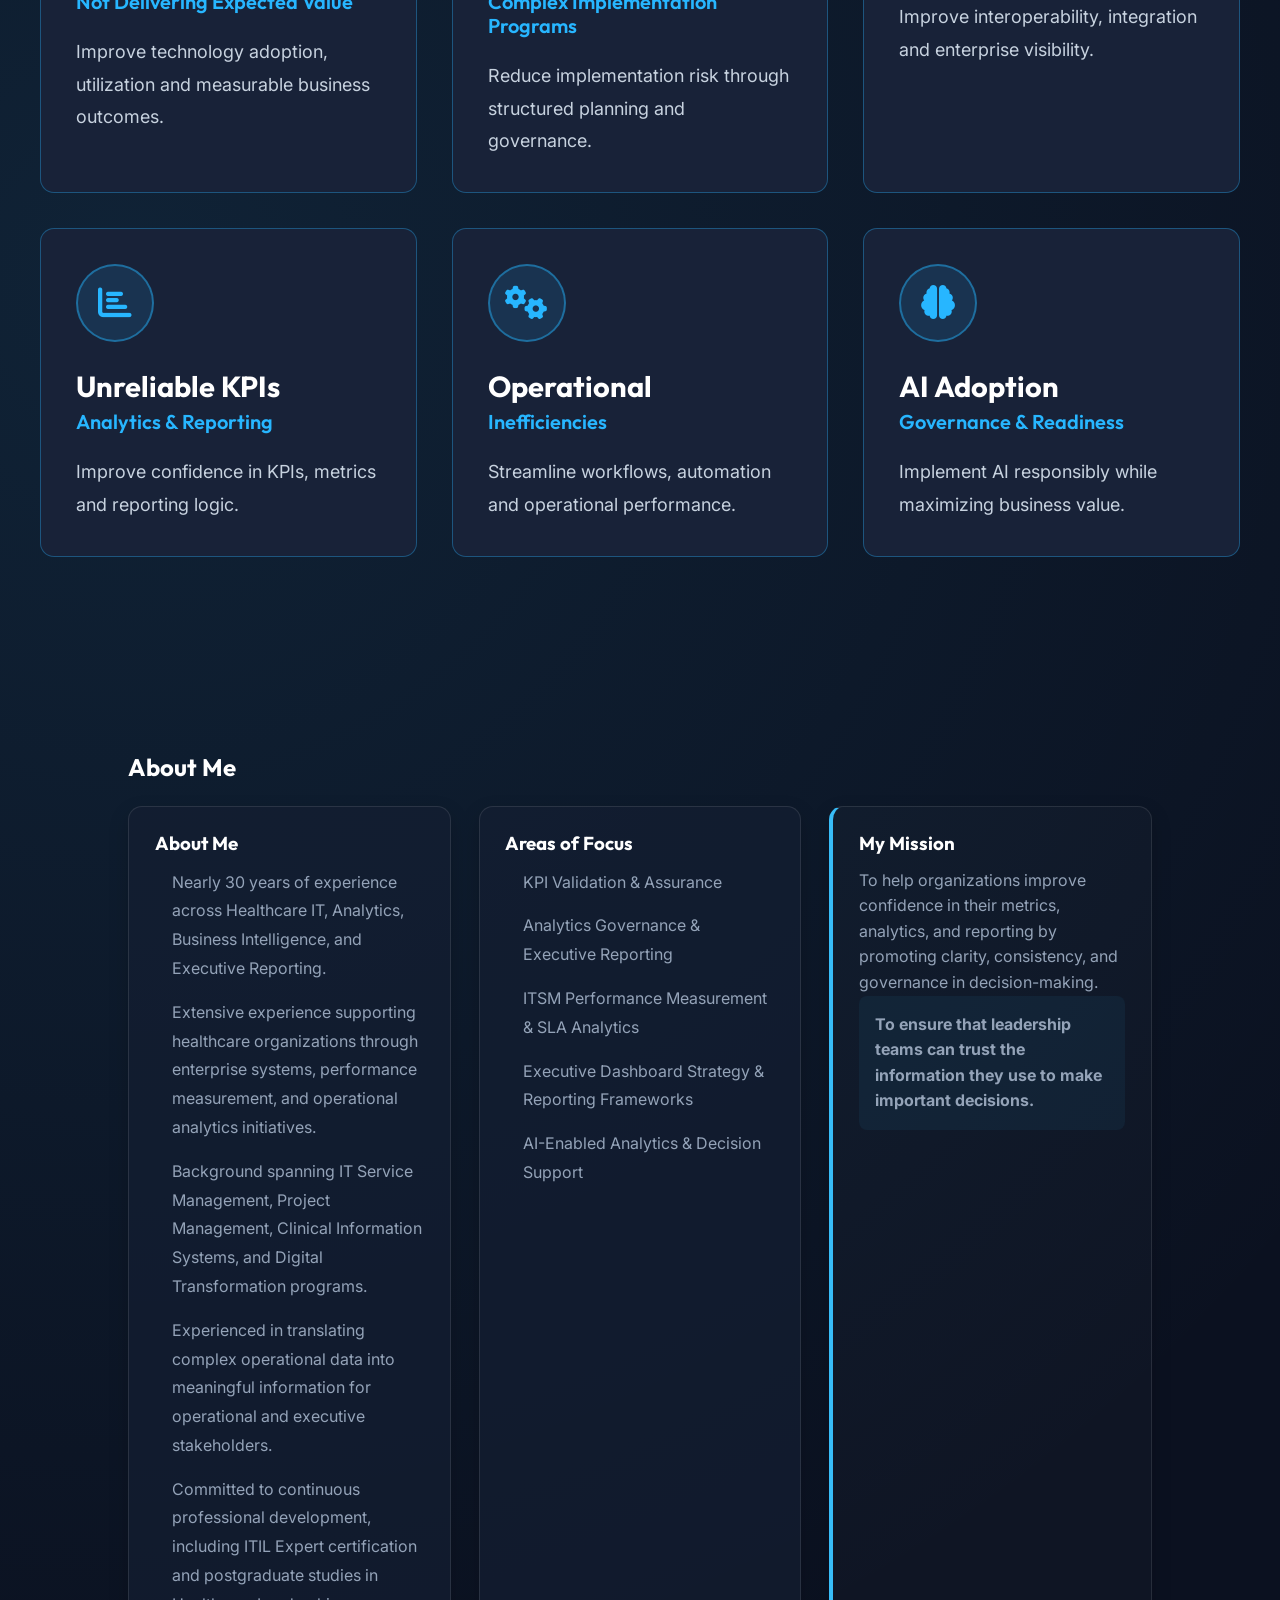
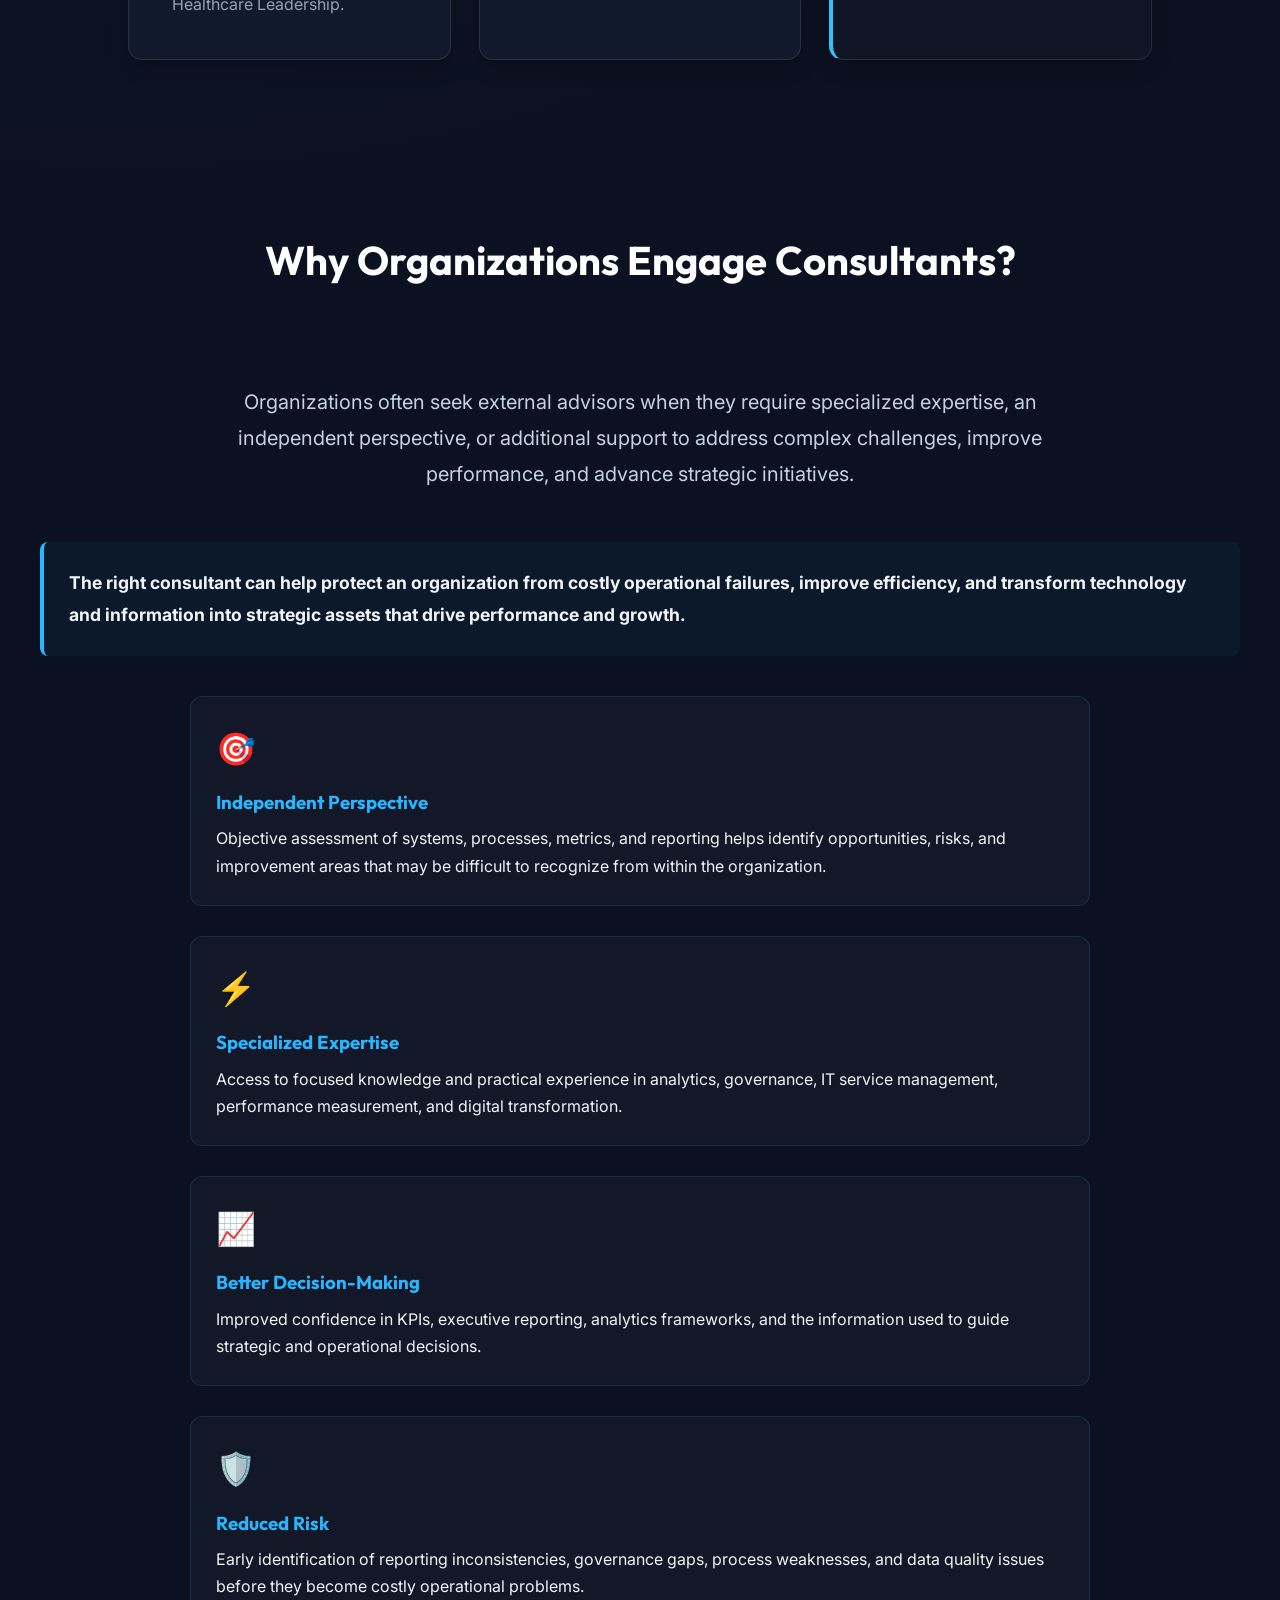
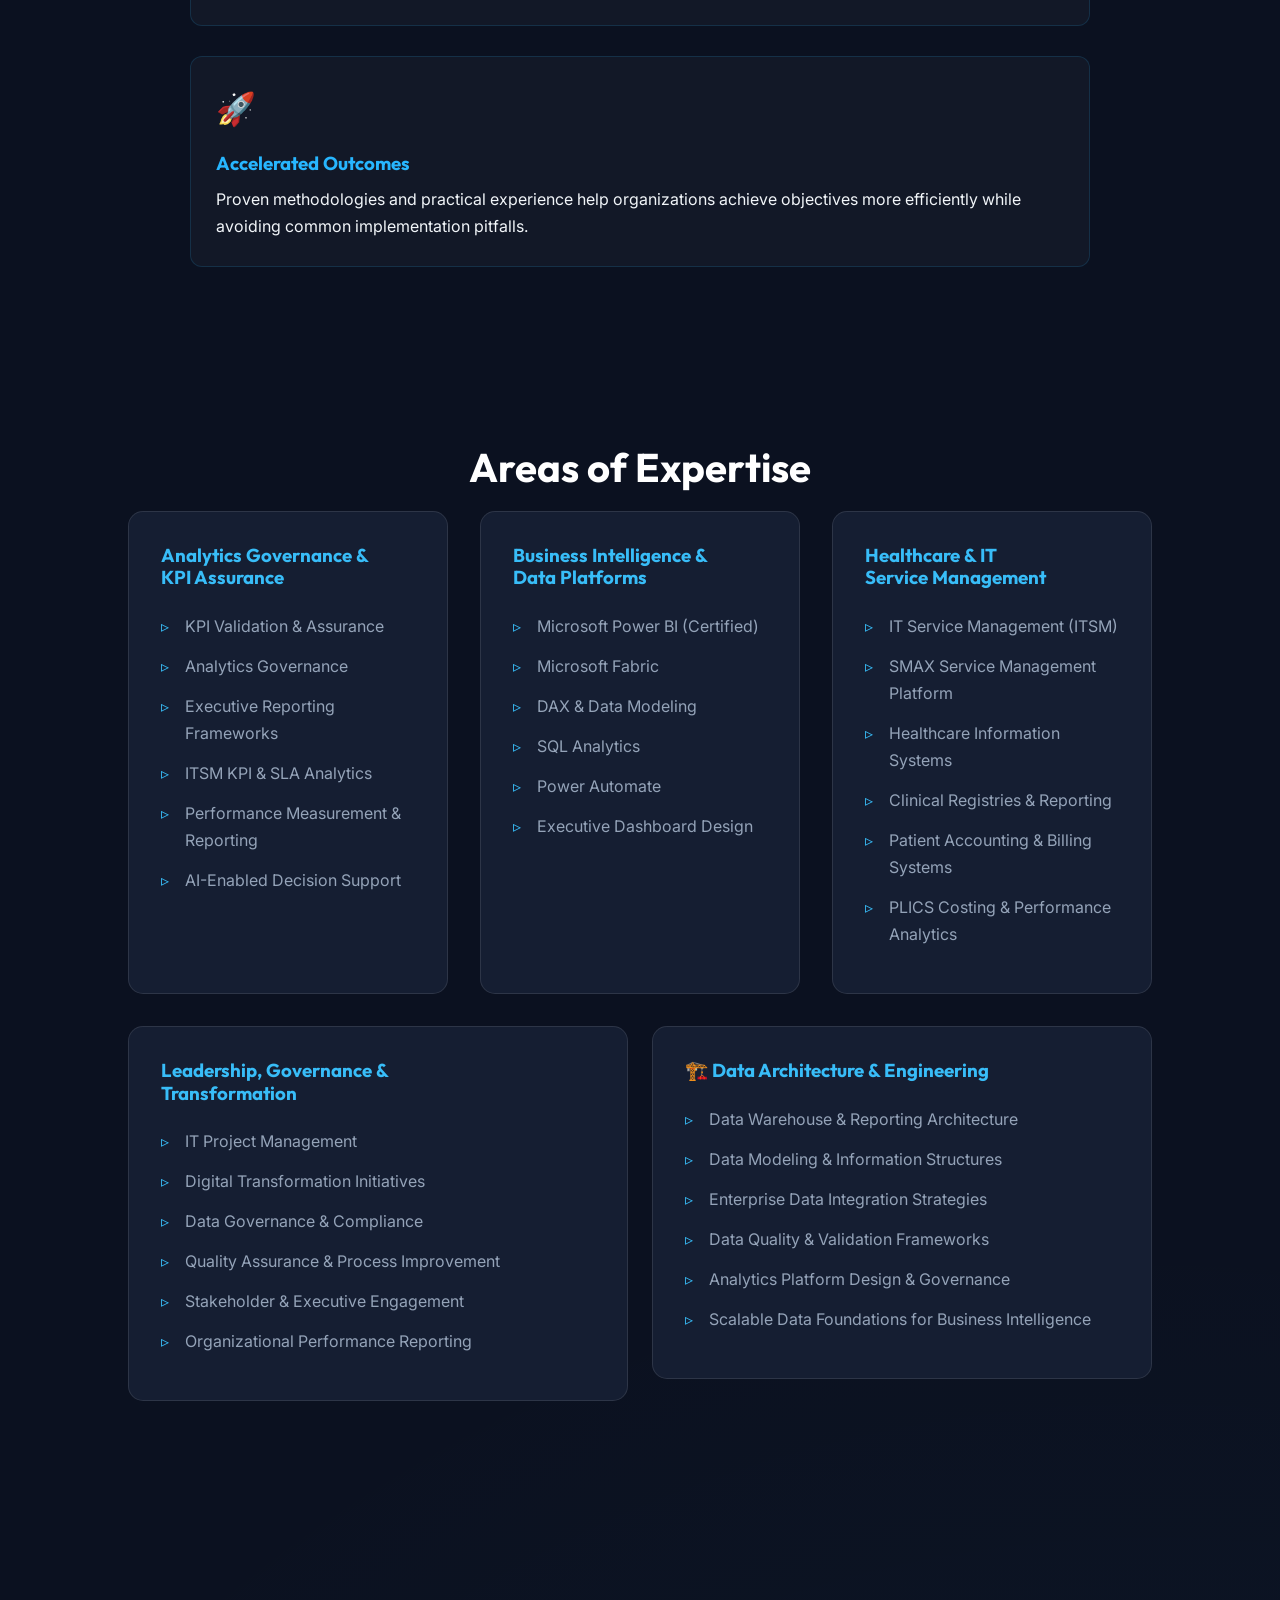
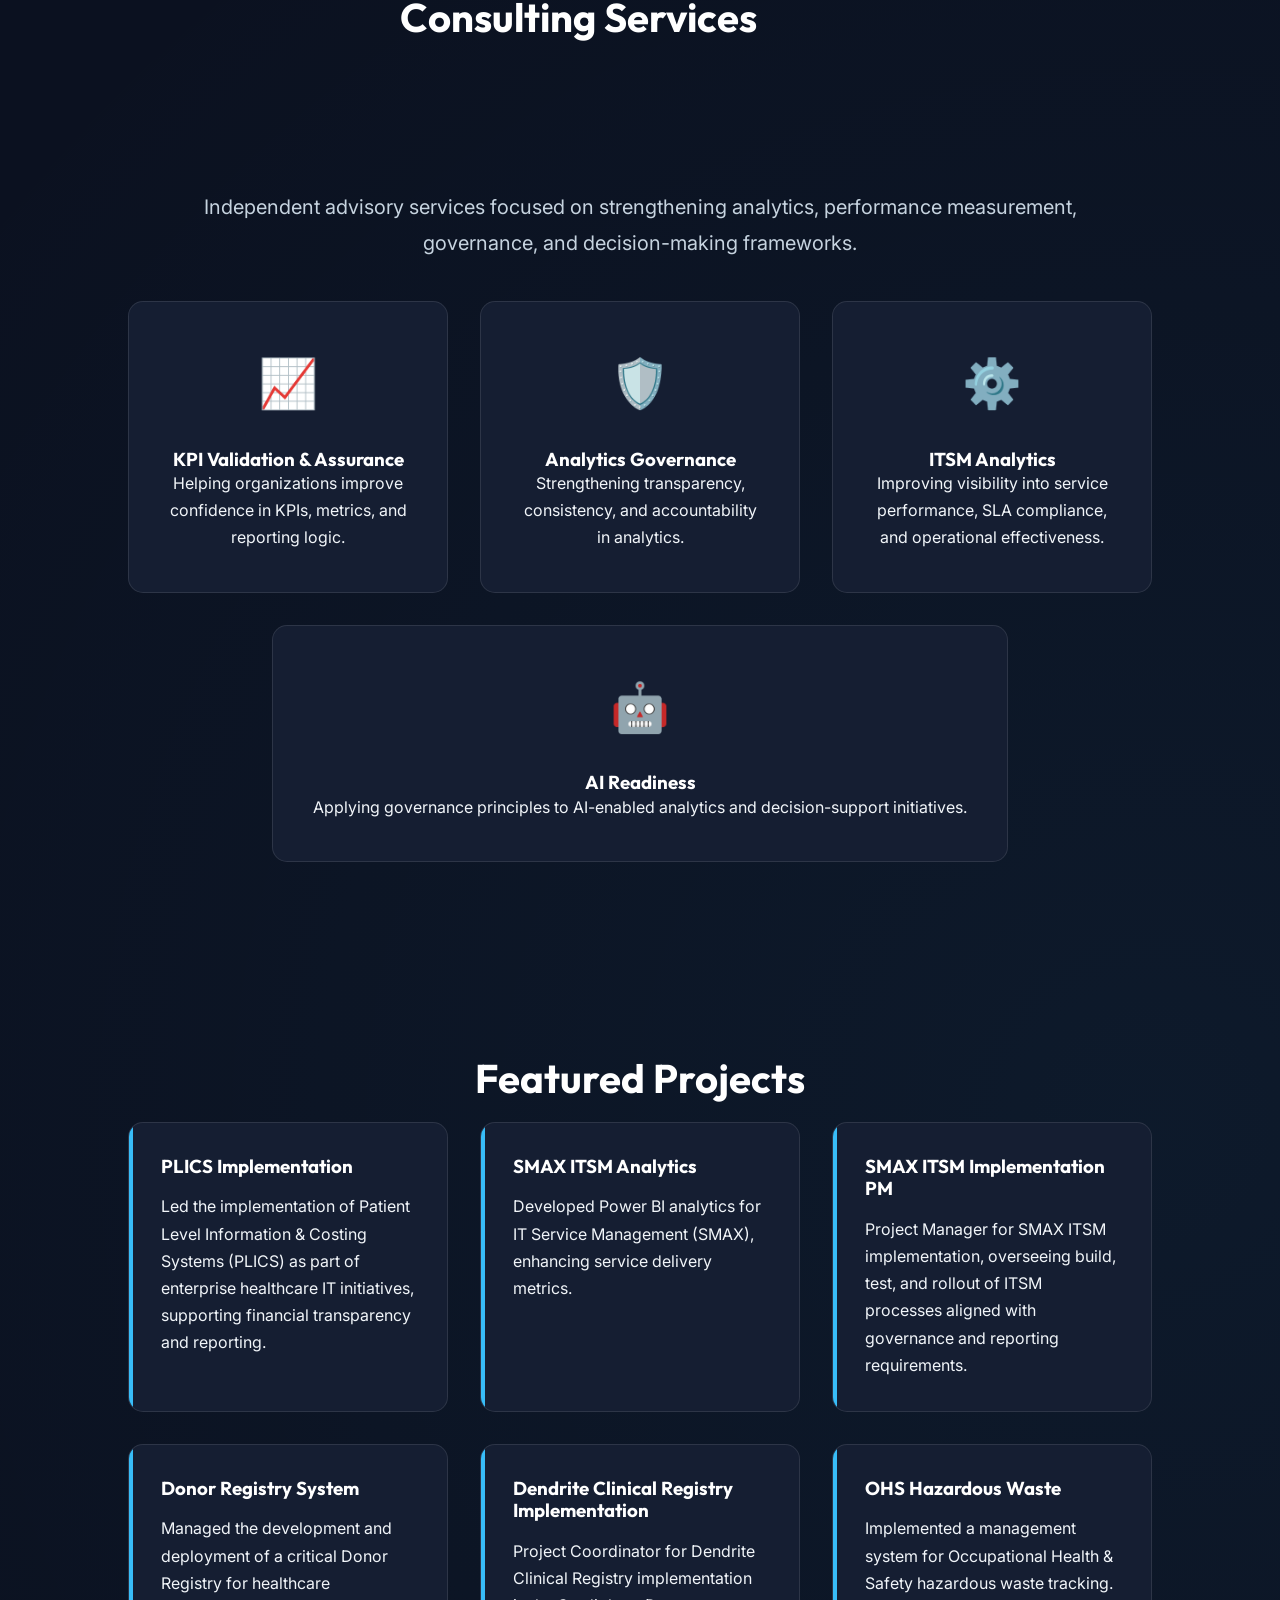
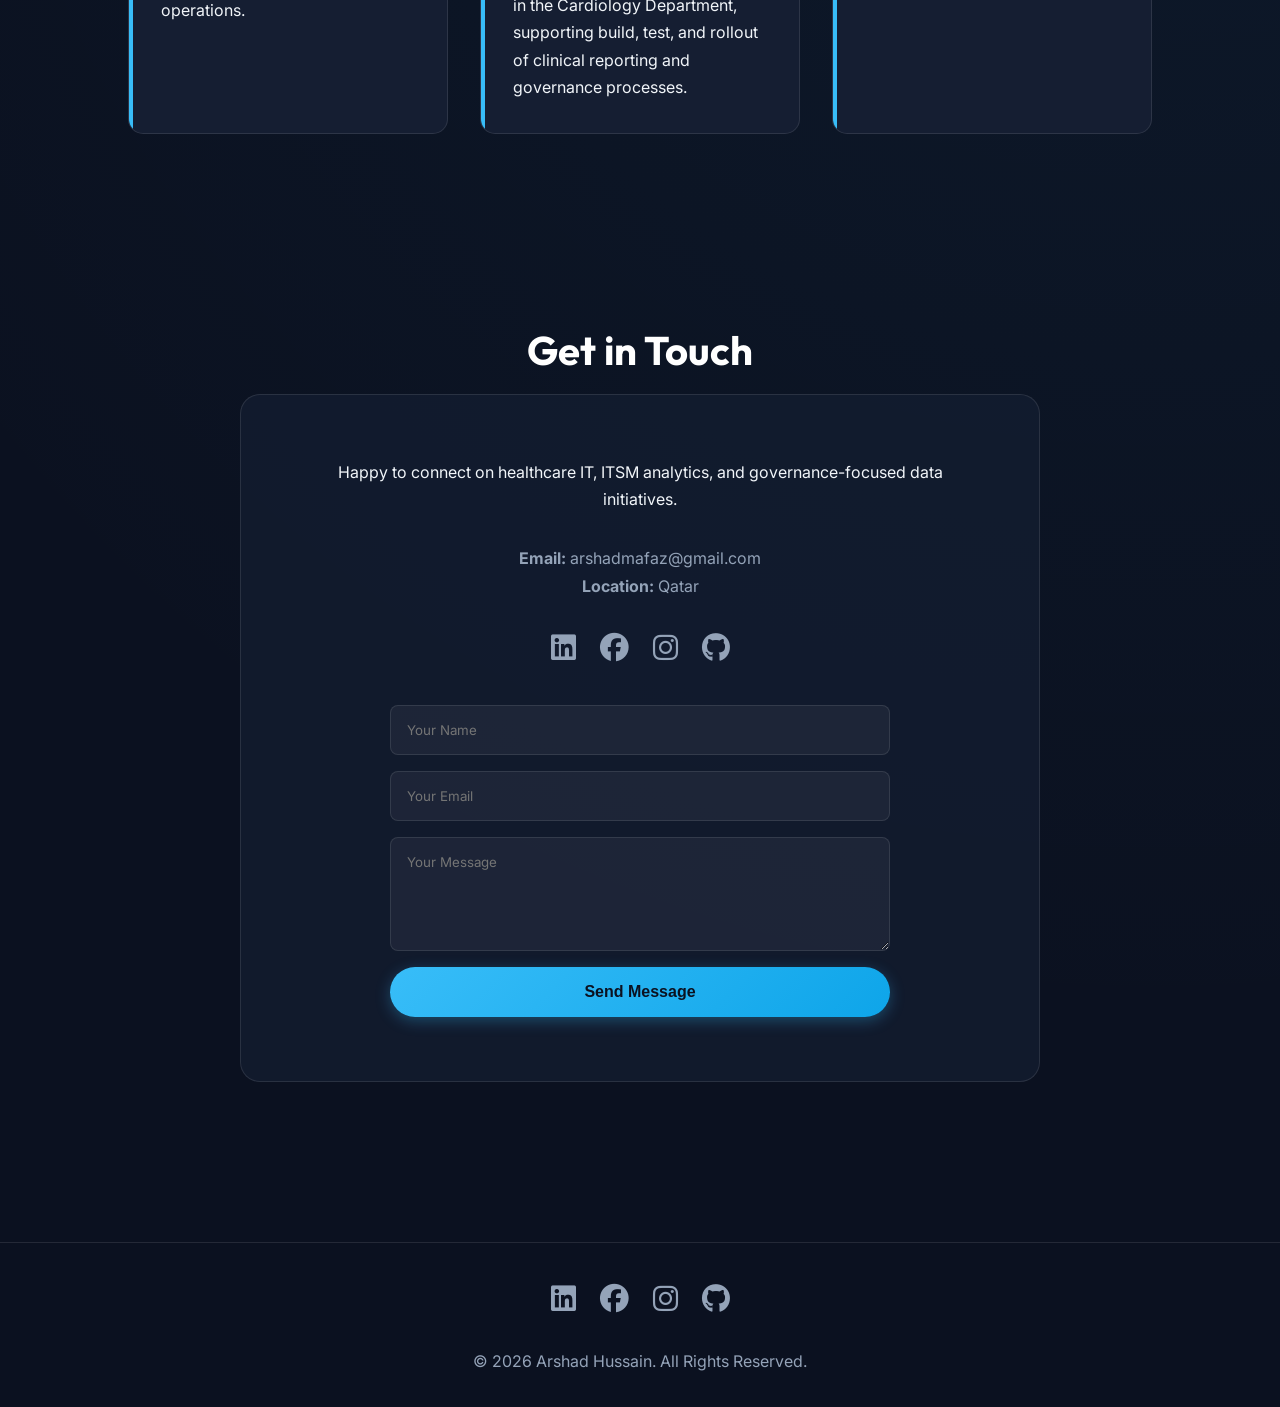
==== commit a9a44598: "Update business challenges intro to first-person voice" ====
--- a/consulting-capabilities.html
+++ b/consulting-capabilities.html
@@ -144,7 +144,7 @@
                     Organizations continue to invest heavily in technology,
                     analytics, enterprise platforms, and AI initiatives.
                     Yet many struggle to realize the expected business value.
-                    We help bridge that gap through practical implementation,
+                    I can help bridge that gap through practical implementation,
                     governance, and measurable outcomes.
 
                 </p>
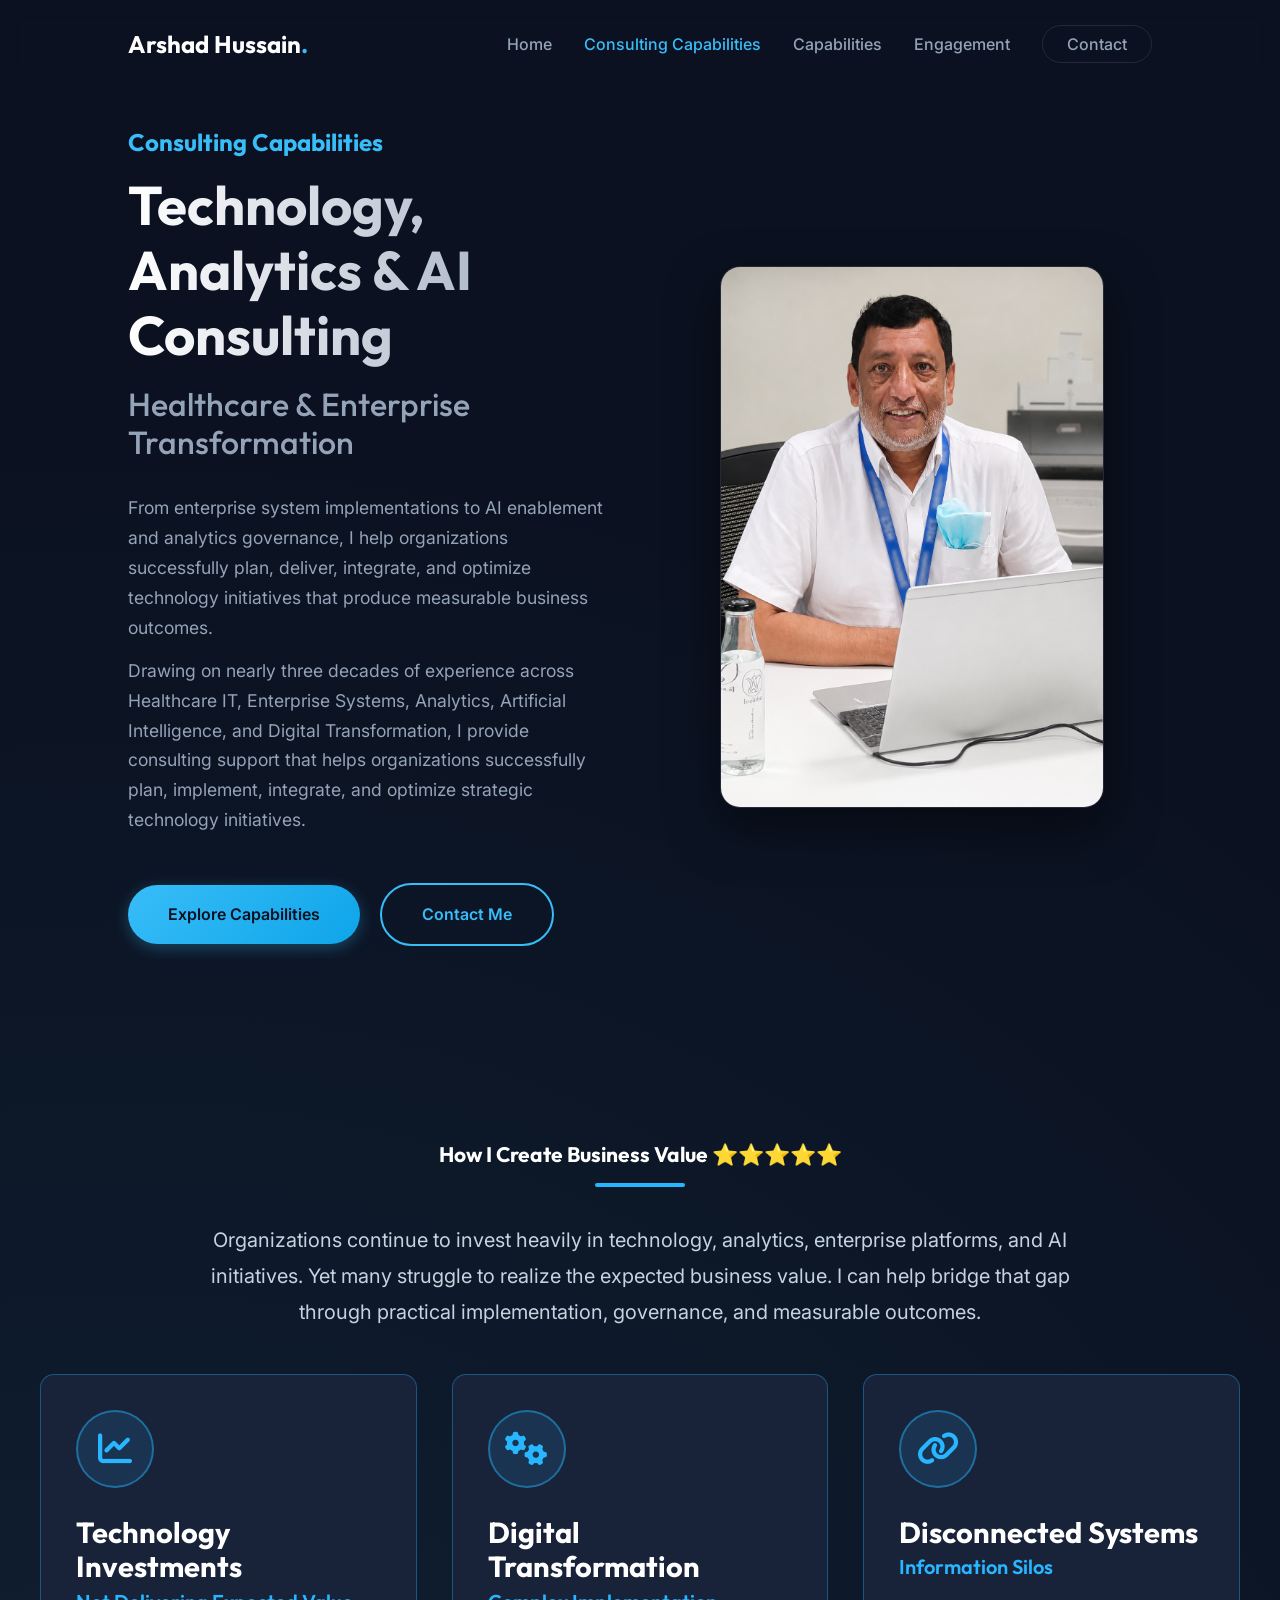
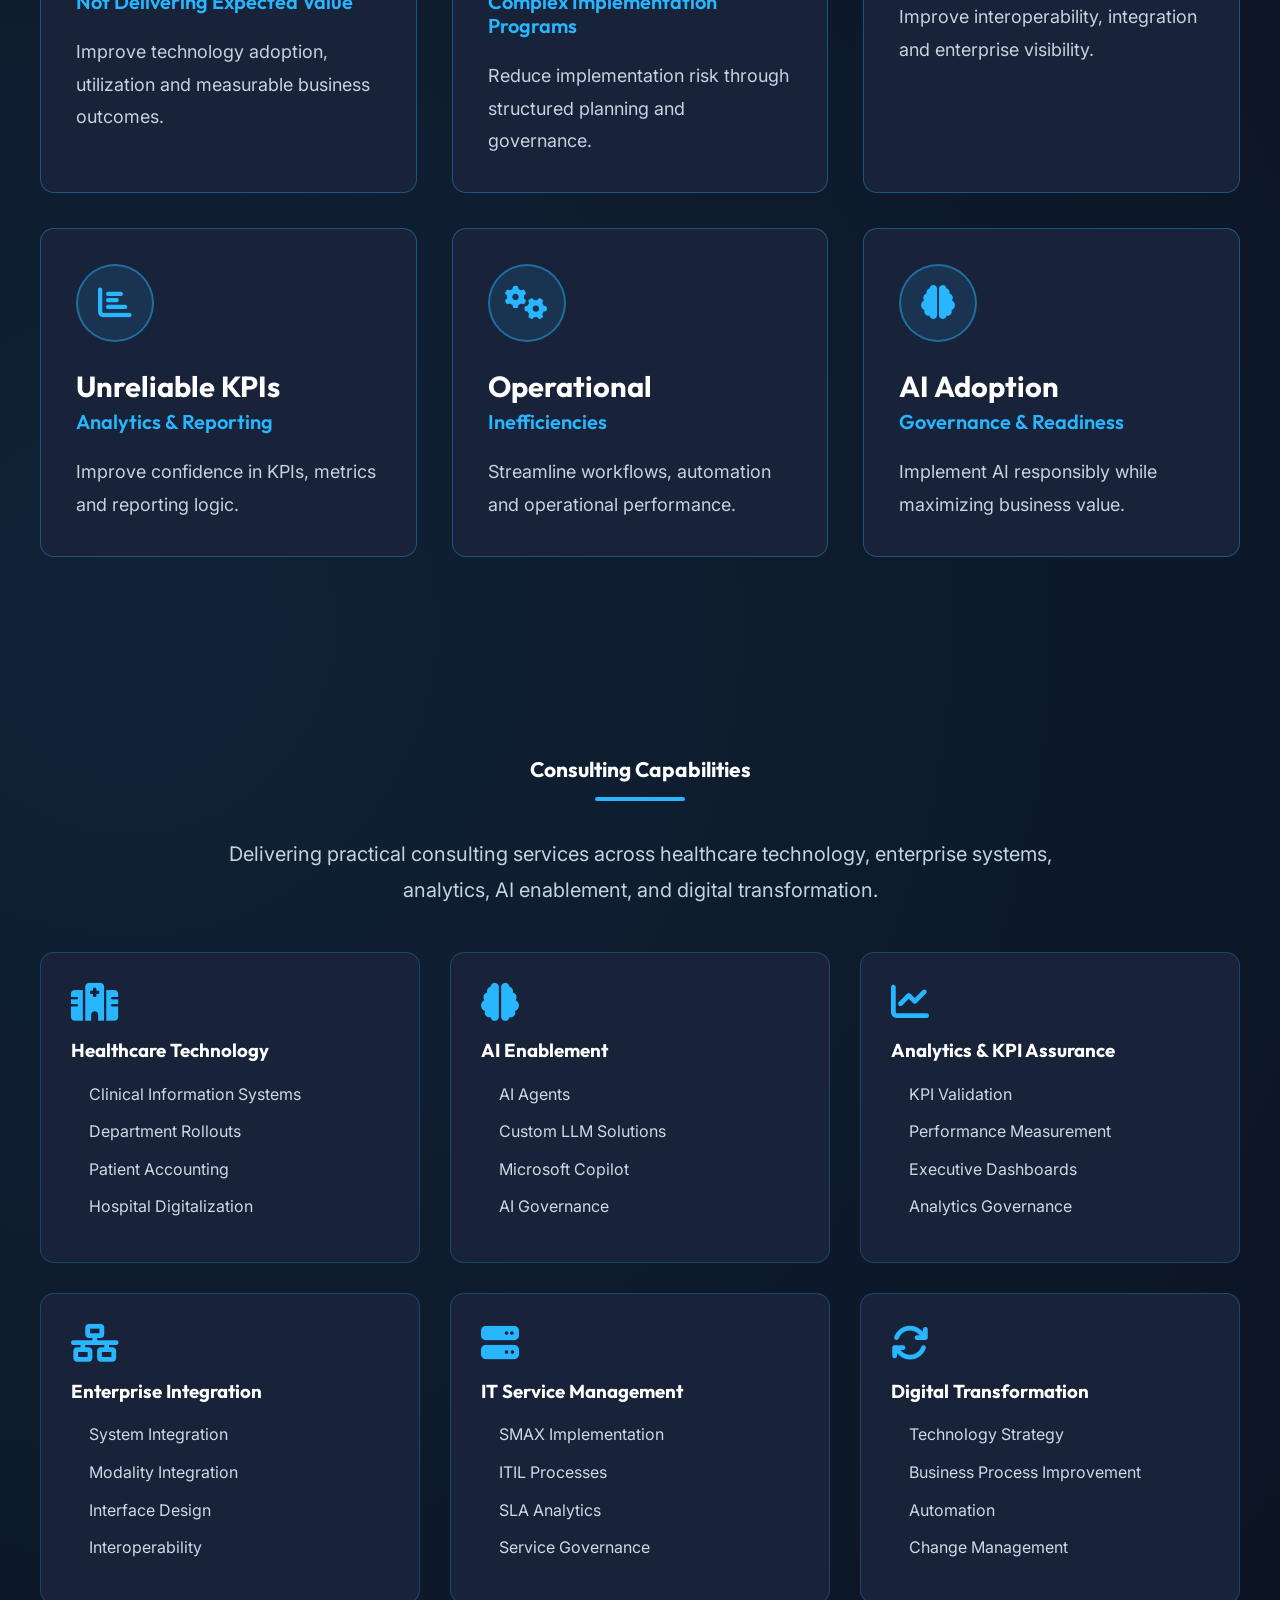
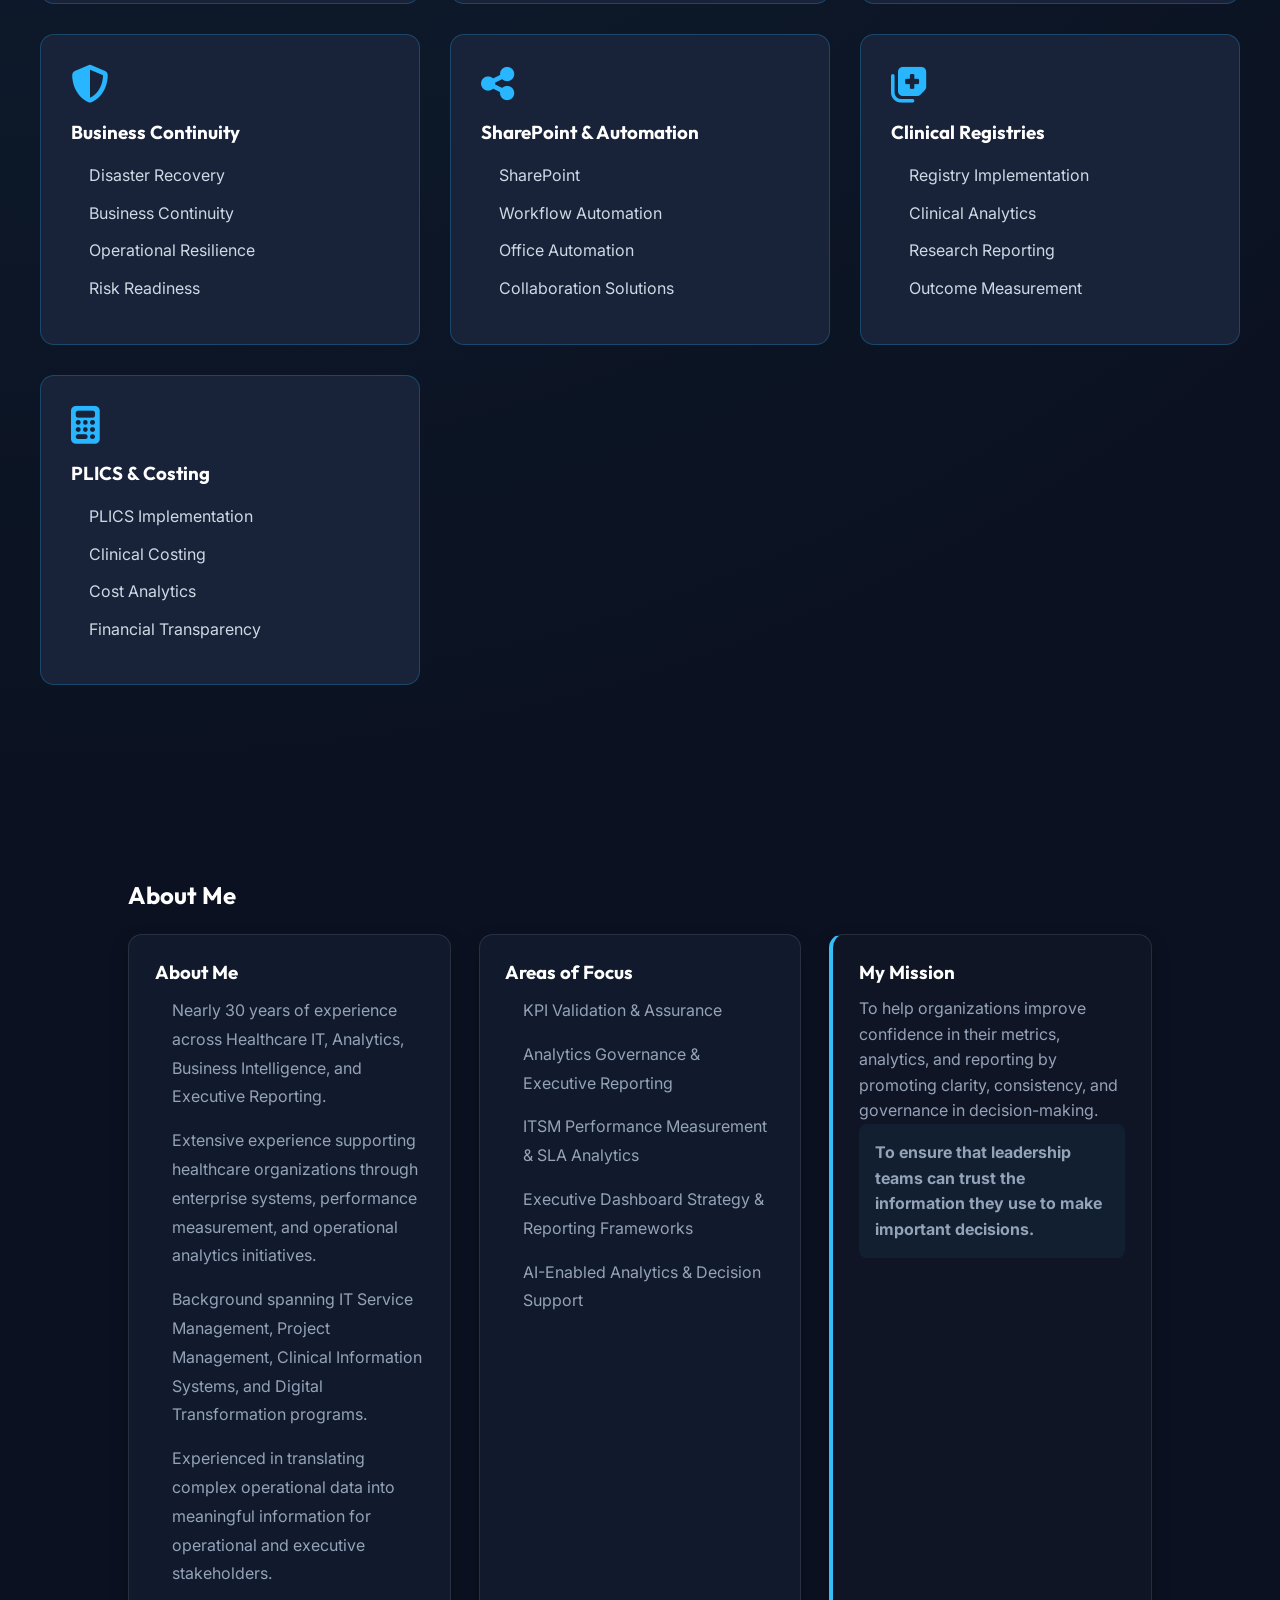
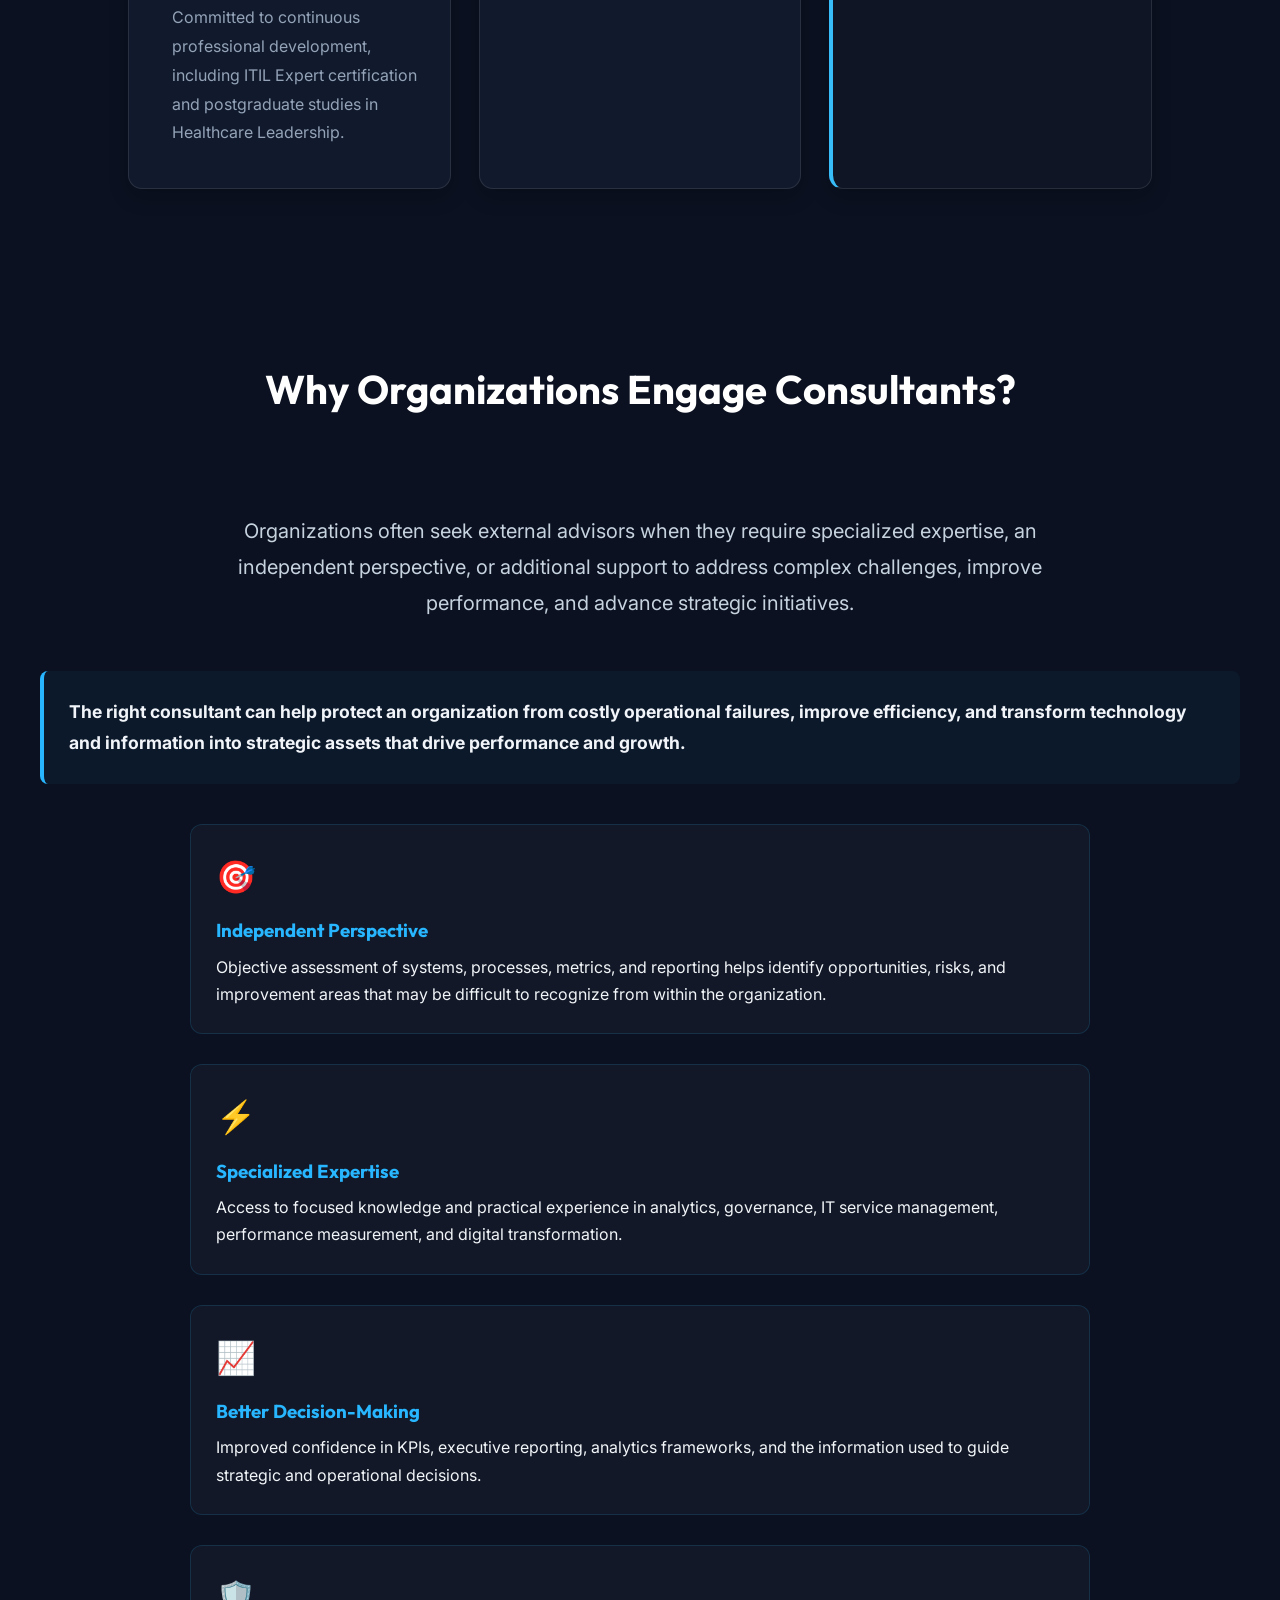
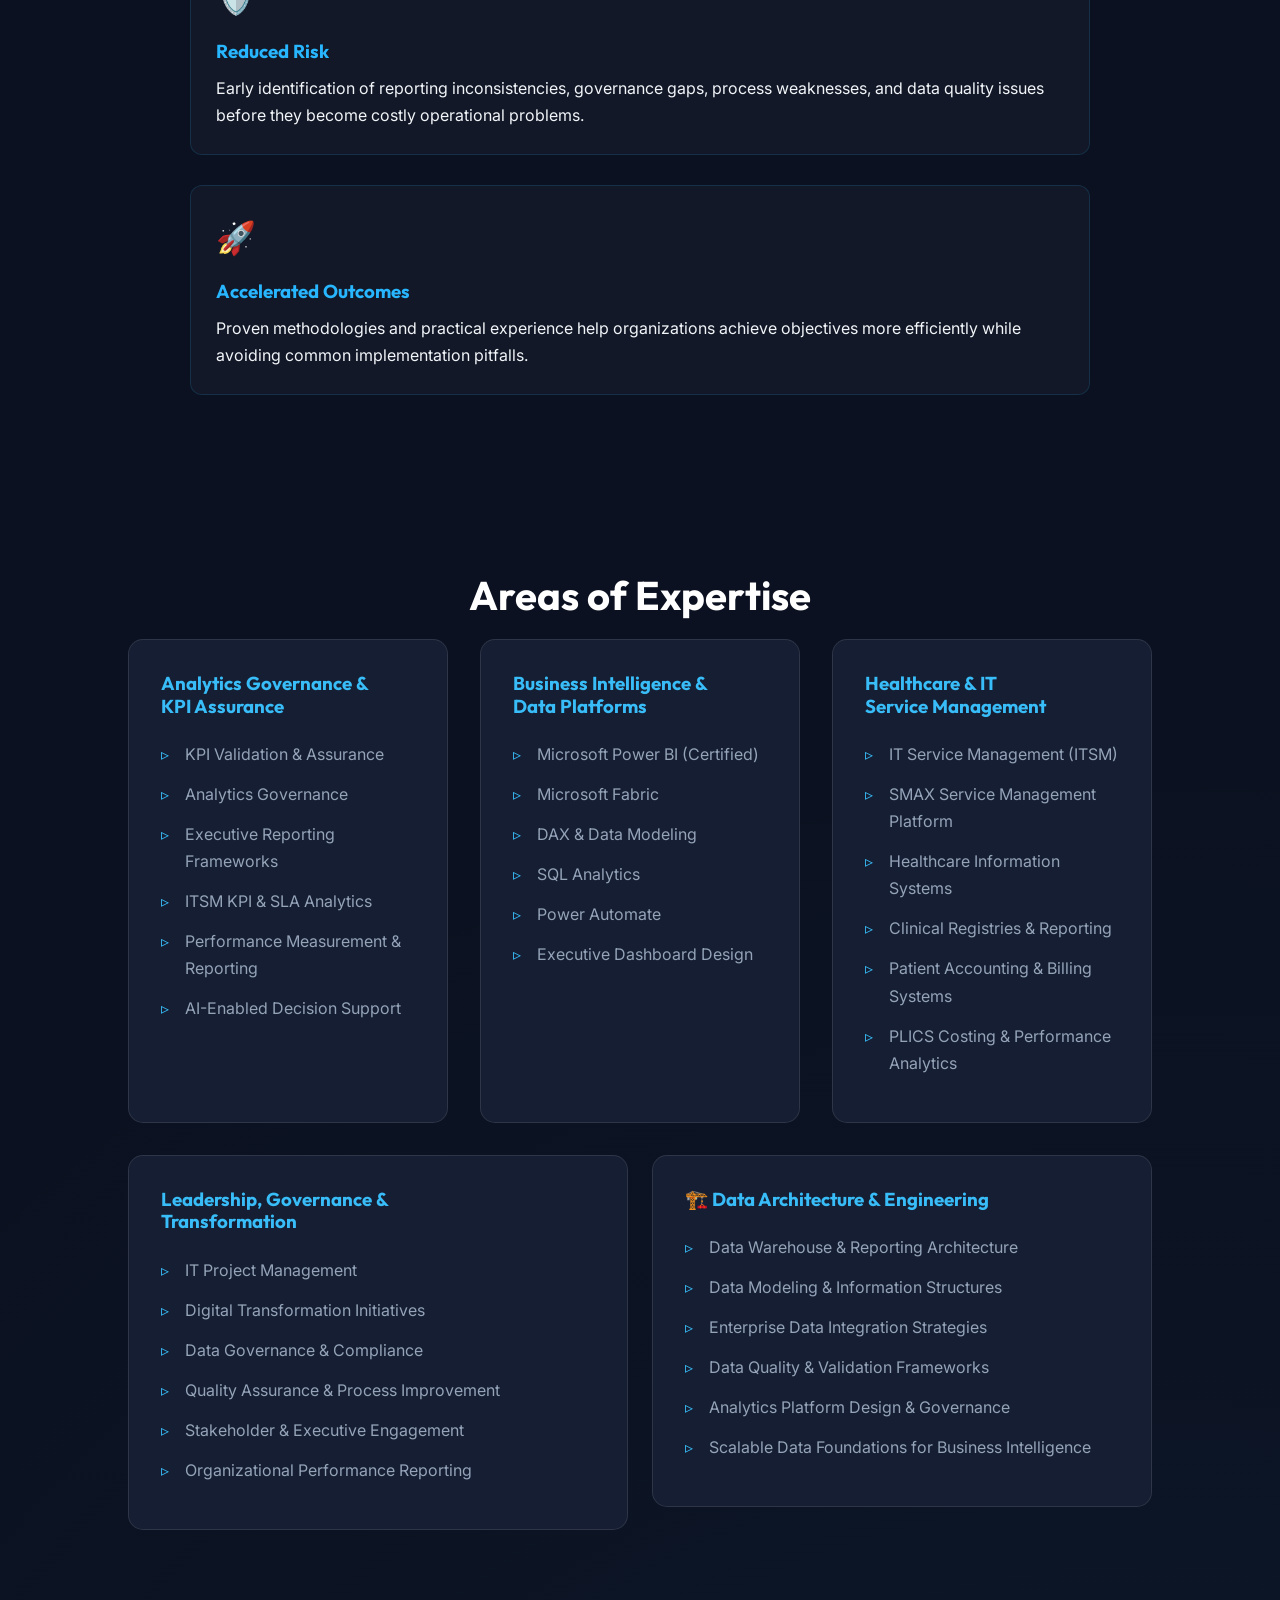
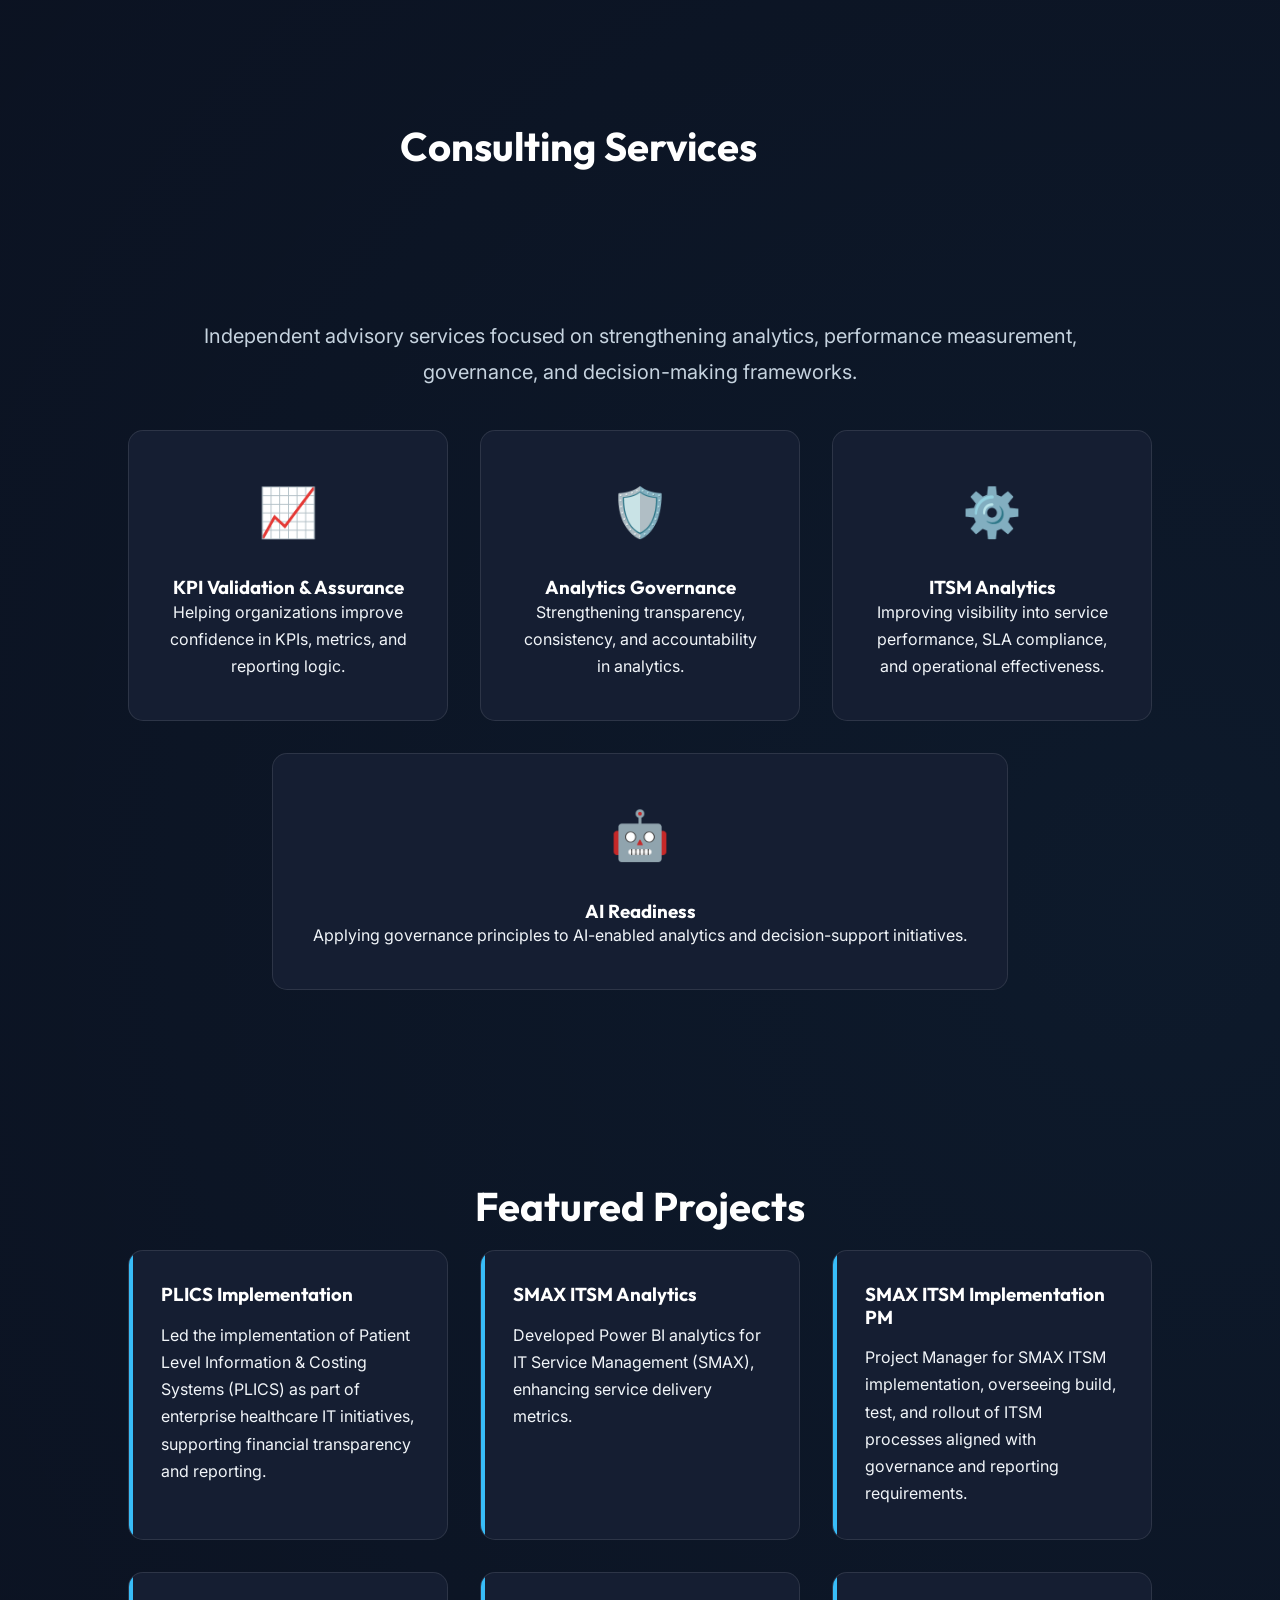
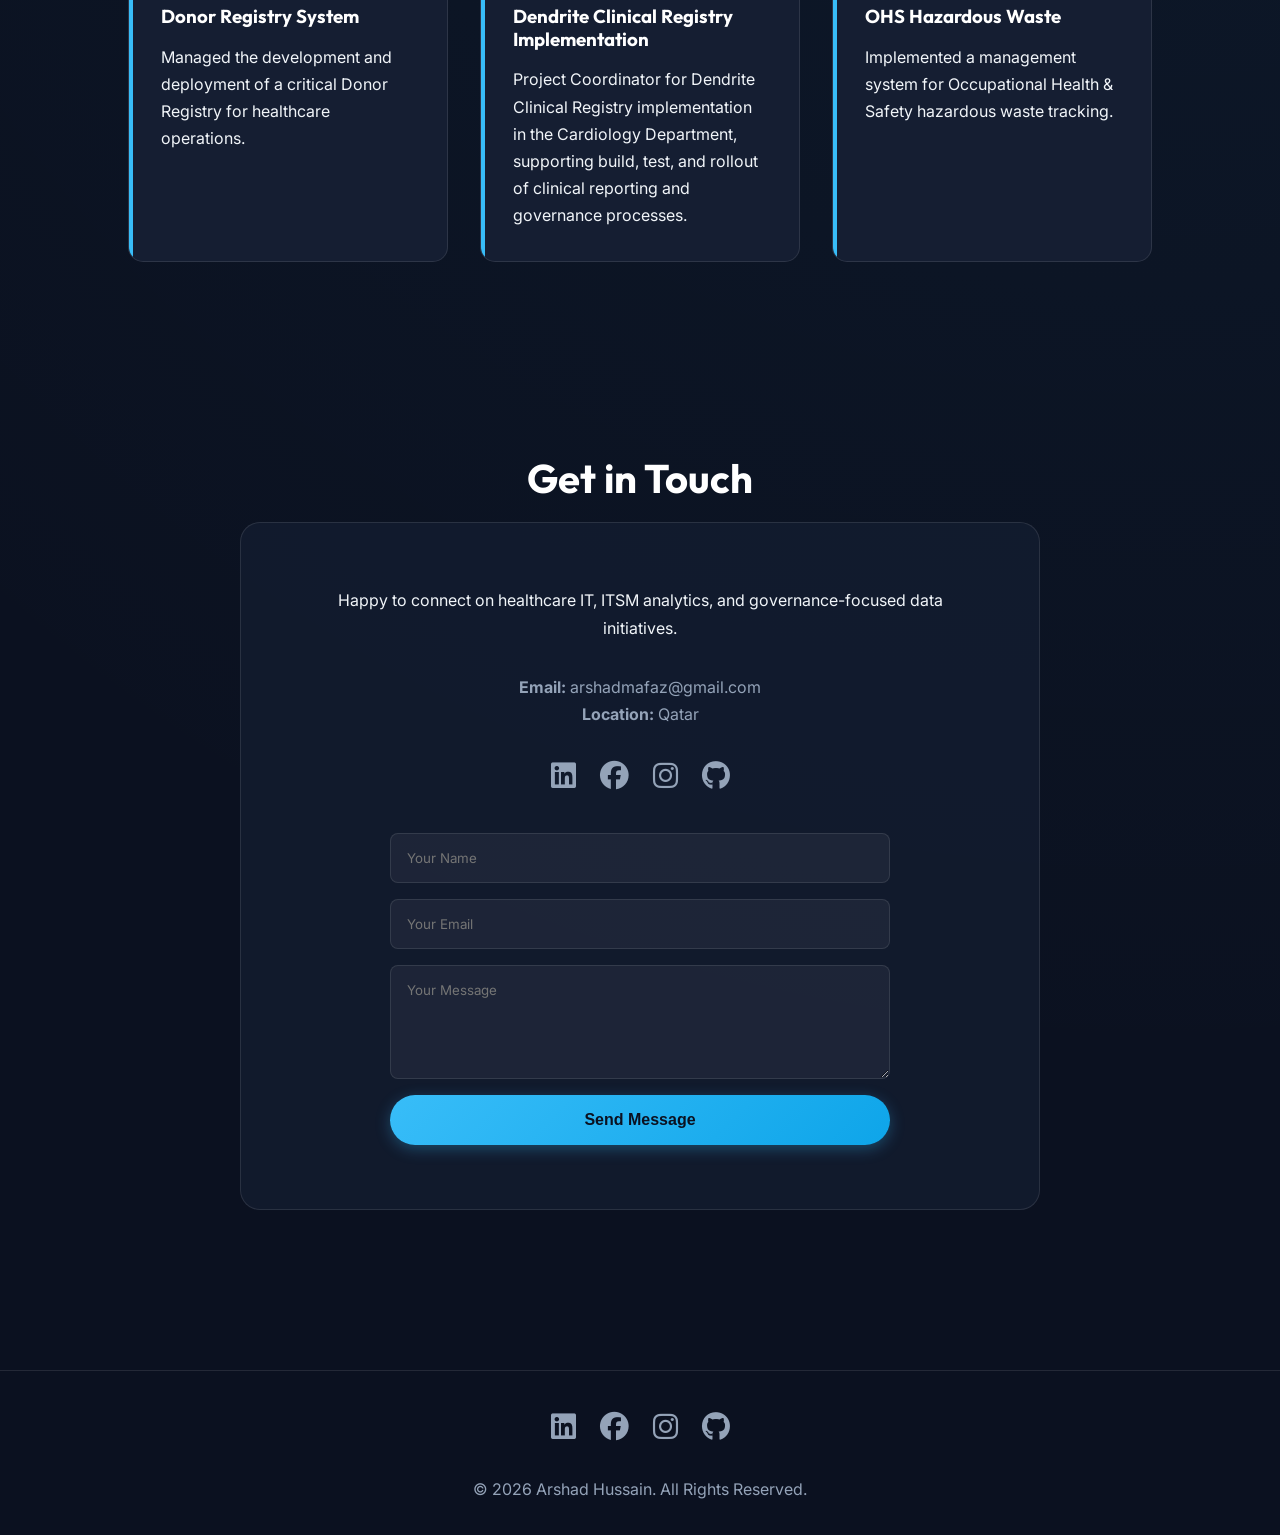
==== commit c2ead2e1: "Add Consulting Capabilities section to consulting-capabilities.html" ====
--- a/consulting-capabilities.html
+++ b/consulting-capabilities.html
@@ -288,6 +288,218 @@
                         maximizing business value.
 
                     </p>
+
+                </div>
+
+            </div>
+
+        </div>
+
+    </section>
+
+    <!--=================================================
+     CONSULTING CAPABILITIES
+    ==================================================-->
+
+    <section id="capabilities">
+
+        <div class="container">
+
+            <div class="section-title">
+
+                <h2>Consulting Capabilities</h2>
+
+                <div class="title-line"></div>
+
+                <p class="section-intro">
+
+                    Delivering practical consulting services across
+                    healthcare technology, enterprise systems,
+                    analytics, AI enablement, and digital transformation.
+
+                </p>
+
+            </div>
+
+            <div class="capability-grid">
+
+                <!-- Row 1 -->
+
+                <div class="capability-card">
+
+                    <i class="fas fa-hospital"></i>
+
+                    <h3>Healthcare Technology</h3>
+
+                    <ul>
+
+                        <li>Clinical Information Systems</li>
+                        <li>Department Rollouts</li>
+                        <li>Patient Accounting</li>
+                        <li>Hospital Digitalization</li>
+
+                    </ul>
+
+                </div>
+
+                <div class="capability-card">
+
+                    <i class="fas fa-brain"></i>
+
+                    <h3>AI Enablement</h3>
+
+                    <ul>
+
+                        <li>AI Agents</li>
+                        <li>Custom LLM Solutions</li>
+                        <li>Microsoft Copilot</li>
+                        <li>AI Governance</li>
+
+                    </ul>
+
+                </div>
+
+                <!-- Row 2 -->
+
+                <div class="capability-card">
+
+                    <i class="fas fa-chart-line"></i>
+
+                    <h3>Analytics & KPI Assurance</h3>
+
+                    <ul>
+
+                        <li>KPI Validation</li>
+                        <li>Performance Measurement</li>
+                        <li>Executive Dashboards</li>
+                        <li>Analytics Governance</li>
+
+                    </ul>
+
+                </div>
+
+                <div class="capability-card">
+
+                    <i class="fas fa-network-wired"></i>
+
+                    <h3>Enterprise Integration</h3>
+
+                    <ul>
+
+                        <li>System Integration</li>
+                        <li>Modality Integration</li>
+                        <li>Interface Design</li>
+                        <li>Interoperability</li>
+
+                    </ul>
+
+                </div>
+
+                <!-- Row 3 -->
+
+                <div class="capability-card">
+
+                    <i class="fas fa-server"></i>
+
+                    <h3>IT Service Management</h3>
+
+                    <ul>
+
+                        <li>SMAX Implementation</li>
+                        <li>ITIL Processes</li>
+                        <li>SLA Analytics</li>
+                        <li>Service Governance</li>
+
+                    </ul>
+
+                </div>
+
+                <div class="capability-card">
+
+                    <i class="fas fa-arrows-rotate"></i>
+
+                    <h3>Digital Transformation</h3>
+
+                    <ul>
+
+                        <li>Technology Strategy</li>
+                        <li>Business Process Improvement</li>
+                        <li>Automation</li>
+                        <li>Change Management</li>
+
+                    </ul>
+
+                </div>
+
+                <!-- Row 4 -->
+
+                <div class="capability-card">
+
+                    <i class="fas fa-shield-halved"></i>
+
+                    <h3>Business Continuity</h3>
+
+                    <ul>
+
+                        <li>Disaster Recovery</li>
+                        <li>Business Continuity</li>
+                        <li>Operational Resilience</li>
+                        <li>Risk Readiness</li>
+
+                    </ul>
+
+                </div>
+
+                <div class="capability-card">
+
+                    <i class="fas fa-share-alt"></i>
+
+                    <h3>SharePoint & Automation</h3>
+
+                    <ul>
+
+                        <li>SharePoint</li>
+                        <li>Workflow Automation</li>
+                        <li>Office Automation</li>
+                        <li>Collaboration Solutions</li>
+
+                    </ul>
+
+                </div>
+
+                <!-- Row 5 -->
+
+                <div class="capability-card">
+
+                    <i class="fas fa-notes-medical"></i>
+
+                    <h3>Clinical Registries</h3>
+
+                    <ul>
+
+                        <li>Registry Implementation</li>
+                        <li>Clinical Analytics</li>
+                        <li>Research Reporting</li>
+                        <li>Outcome Measurement</li>
+
+                    </ul>
+
+                </div>
+
+                <div class="capability-card">
+
+                    <i class="fas fa-calculator"></i>
+
+                    <h3>PLICS & Costing</h3>
+
+                    <ul>
+
+                        <li>PLICS Implementation</li>
+                        <li>Clinical Costing</li>
+                        <li>Cost Analytics</li>
+                        <li>Financial Transparency</li>
+
+                    </ul>
 
                 </div>
 
--- a/css/styles.css
+++ b/css/styles.css
@@ -433,6 +433,86 @@
 
 }
 
+/* Consulting Capabilities */
+
+/*=================================================
+ CONSULTING CAPABILITIES
+=================================================*/
+
+#capabilities{
+
+    padding:100px 0;
+
+}
+
+.capability-grid{
+
+    display:grid;
+
+    grid-template-columns:repeat(auto-fit,minmax(340px,1fr));
+
+    gap:30px;
+
+}
+
+.capability-card{
+
+    background:#182238;
+
+    border:1px solid rgba(39,182,255,.25);
+
+    border-radius:14px;
+
+    padding:30px;
+
+    transition:.35s;
+
+}
+
+.capability-card:hover{
+
+    transform:translateY(-6px);
+
+    border-color:#27b6ff;
+
+    box-shadow:0 10px 30px rgba(39,182,255,.15);
+
+}
+
+.capability-card i{
+
+    font-size:38px;
+
+    color:#27b6ff;
+
+    margin-bottom:18px;
+
+}
+
+.capability-card h3{
+
+    color:#ffffff;
+
+    margin-bottom:20px;
+
+}
+
+.capability-card ul{
+
+    padding-left:18px;
+
+}
+
+.capability-card li{
+
+    color:#cfd9e5;
+
+    margin-bottom:12px;
+
+    line-height:1.6;
+
+}
+
 /* About Section */
 .about-content {
     background: var(--glass-bg);
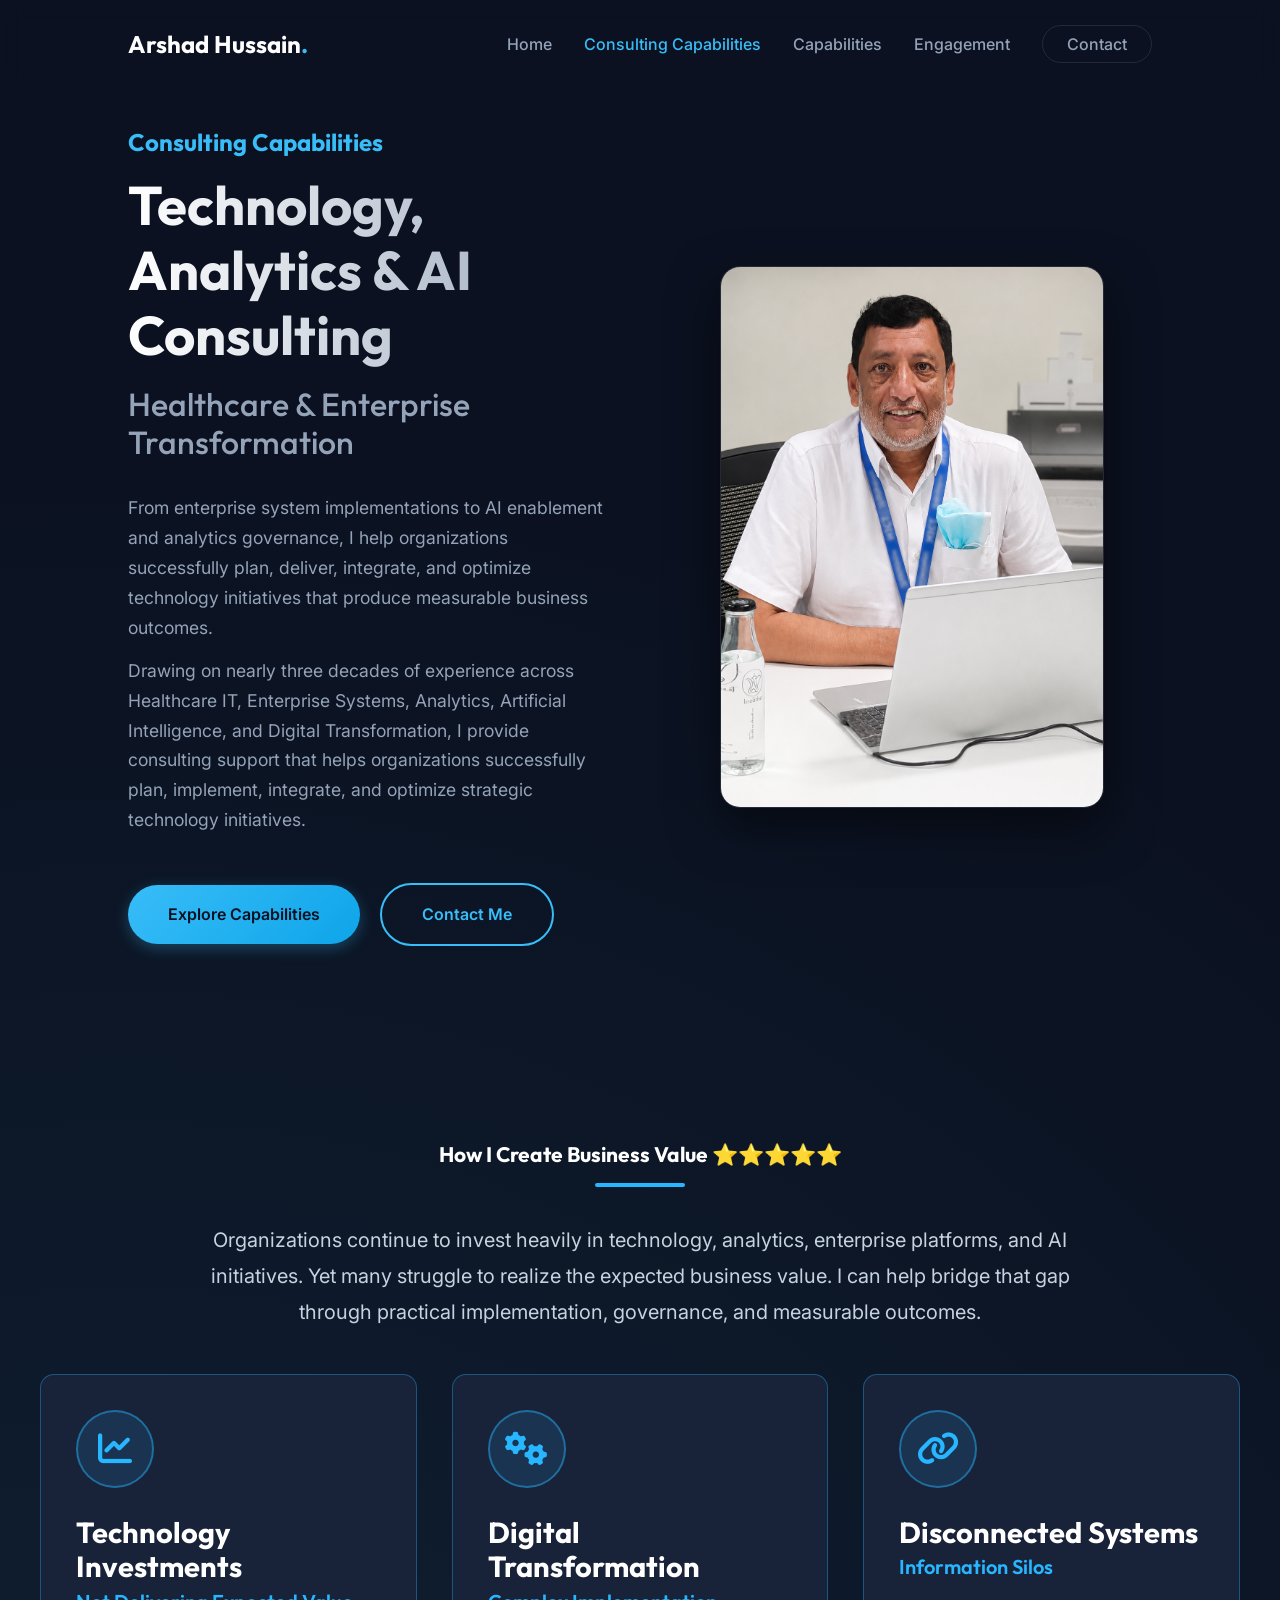
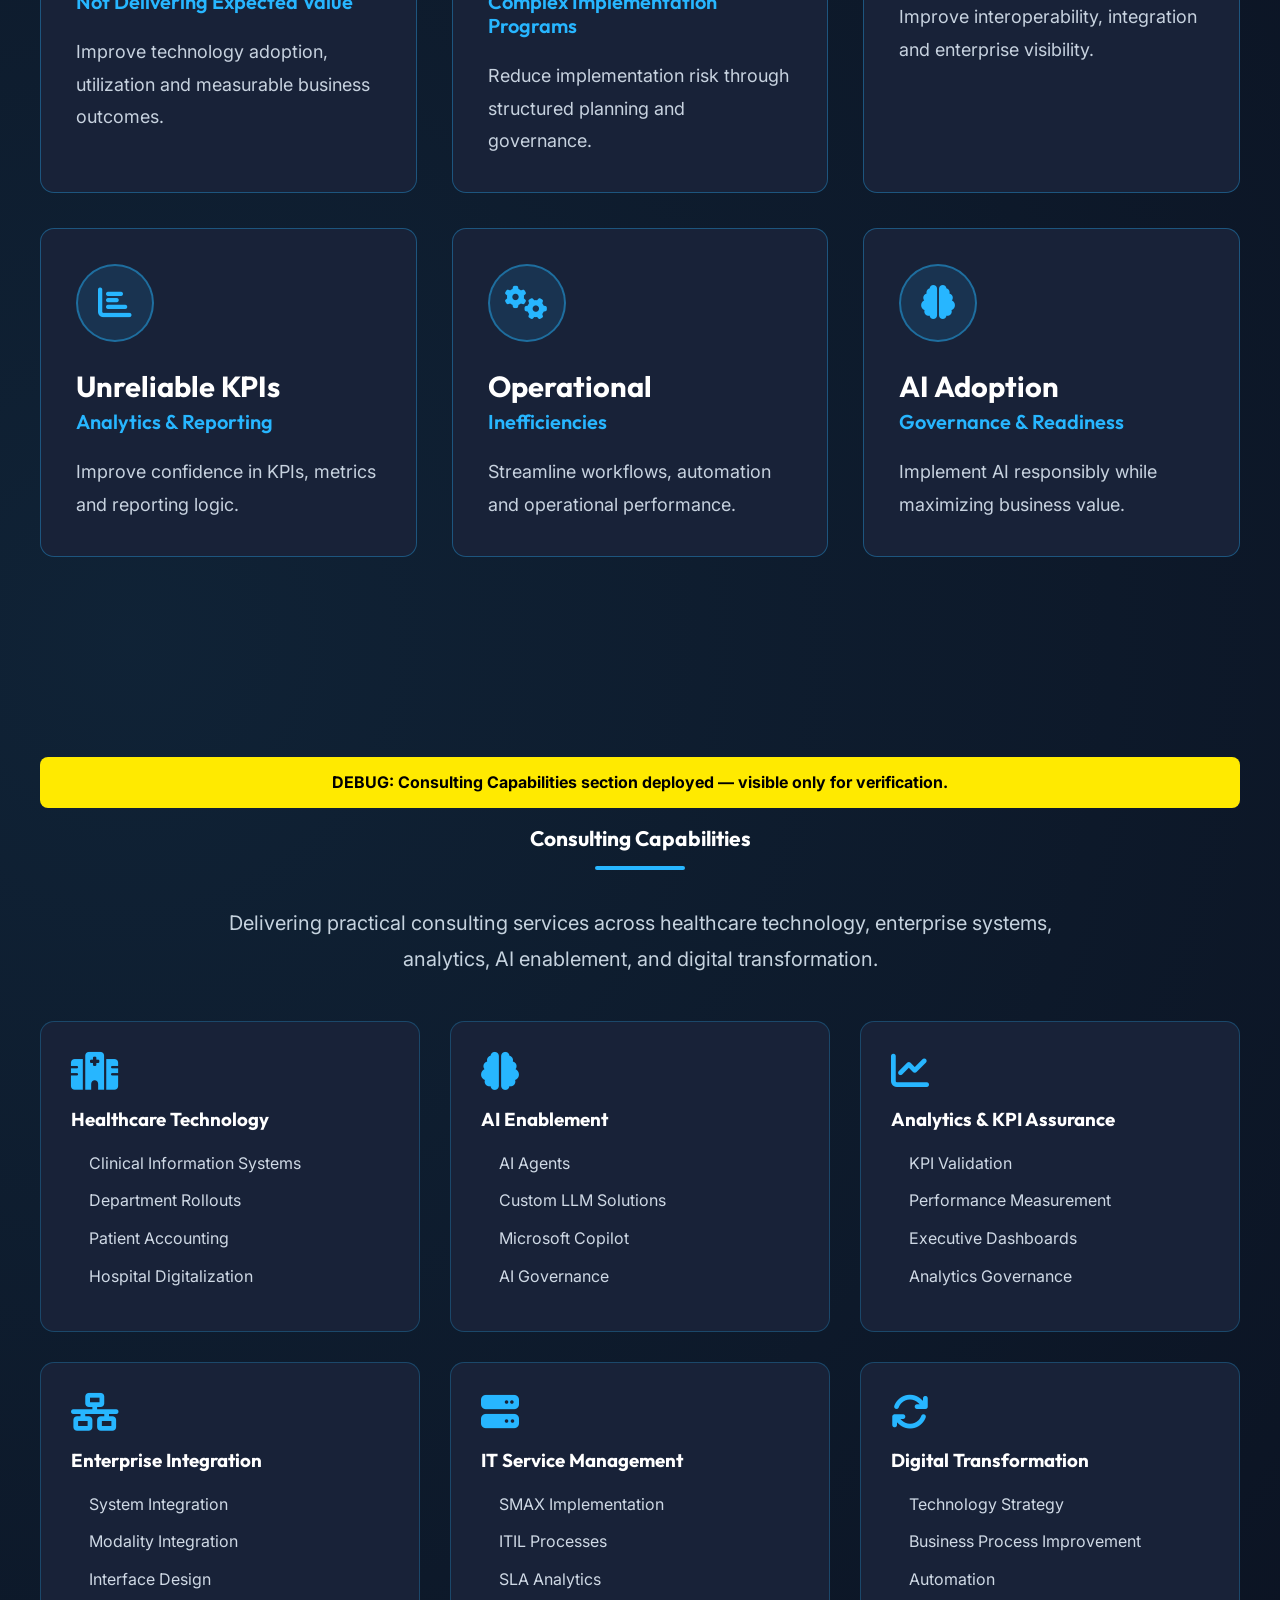
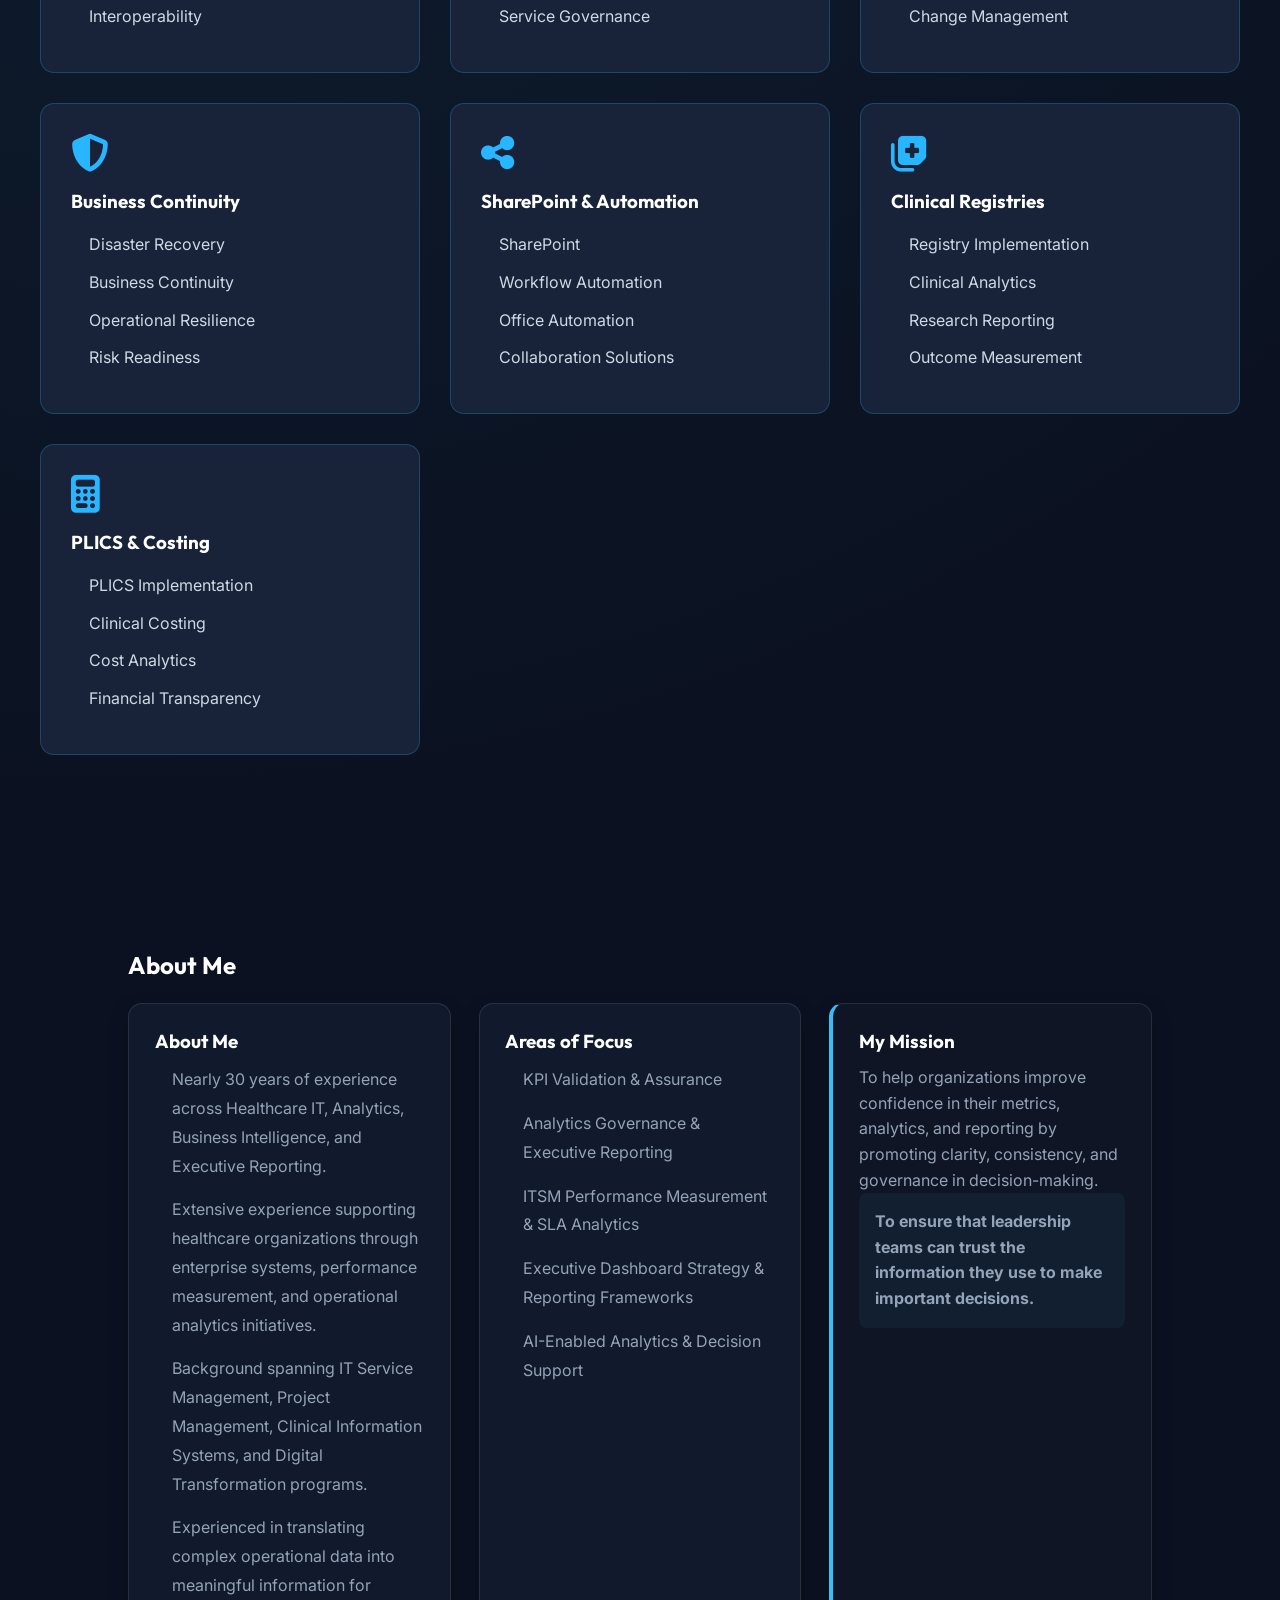
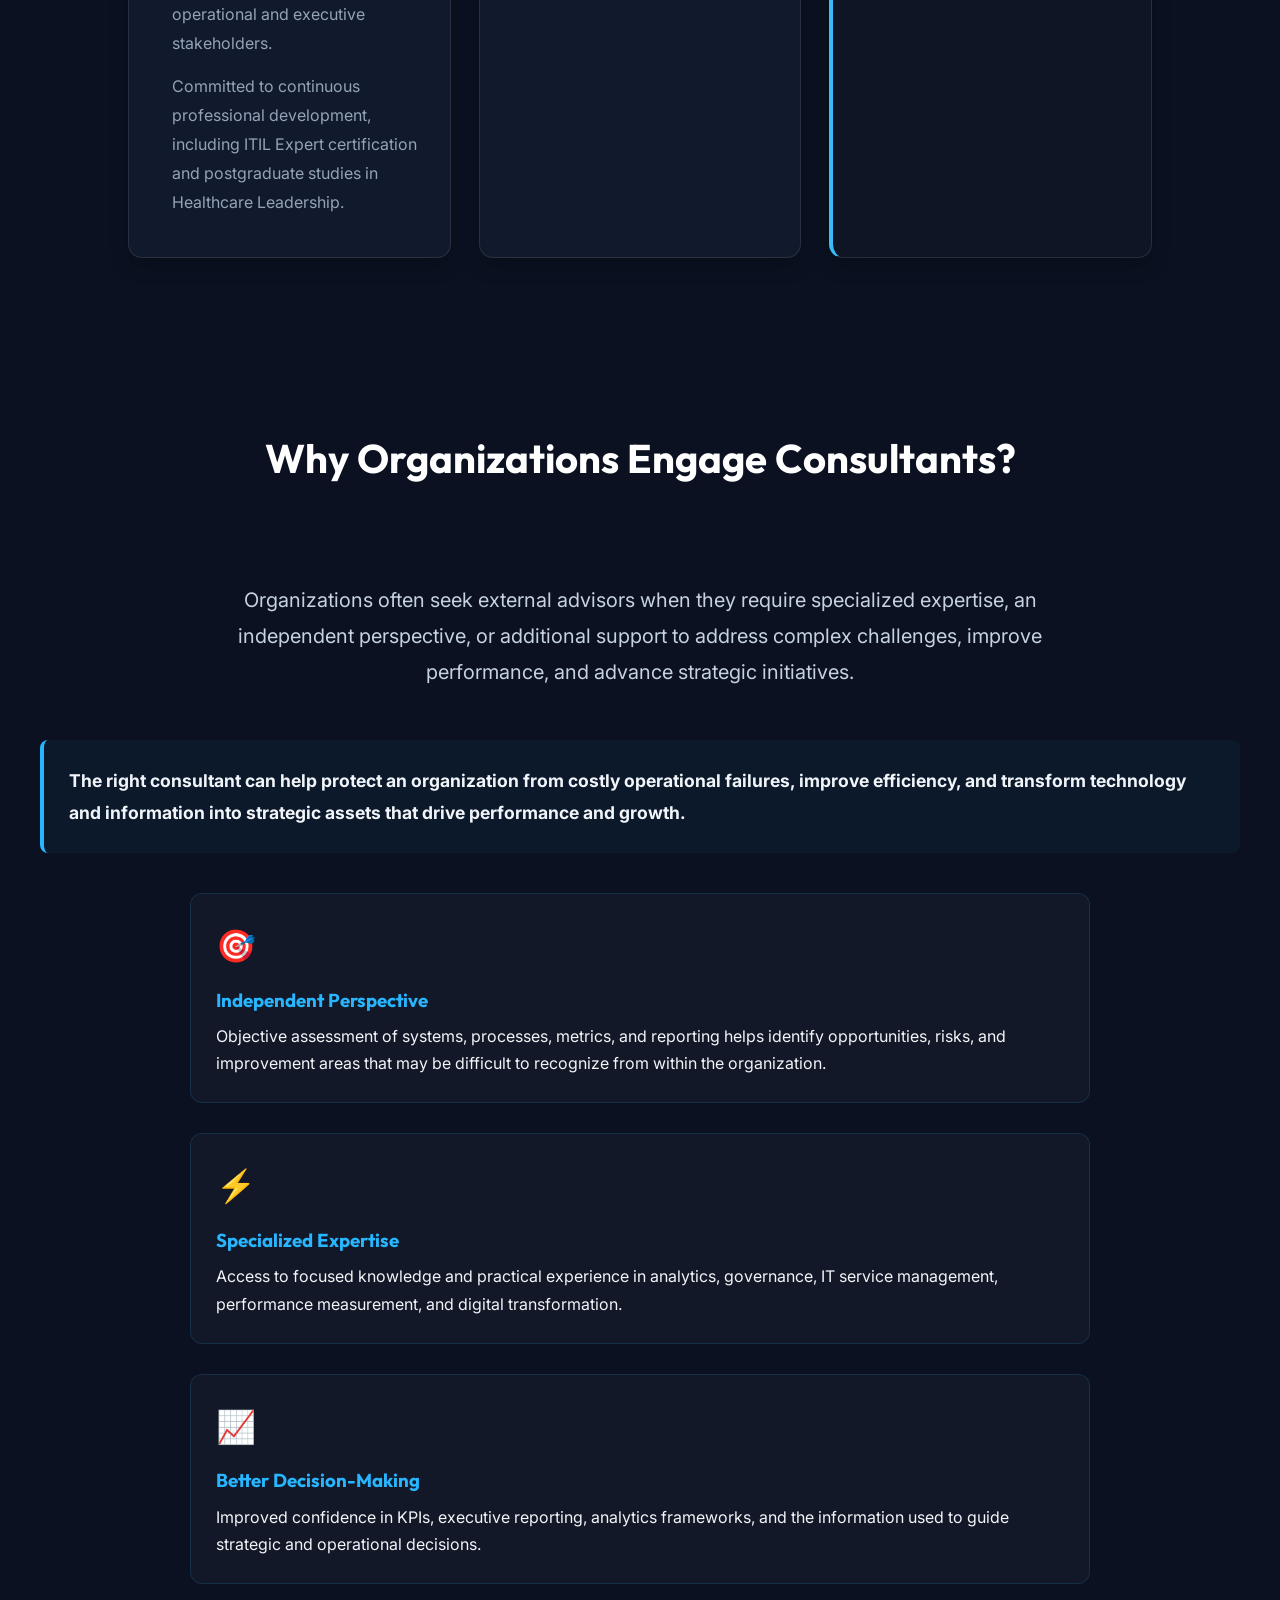
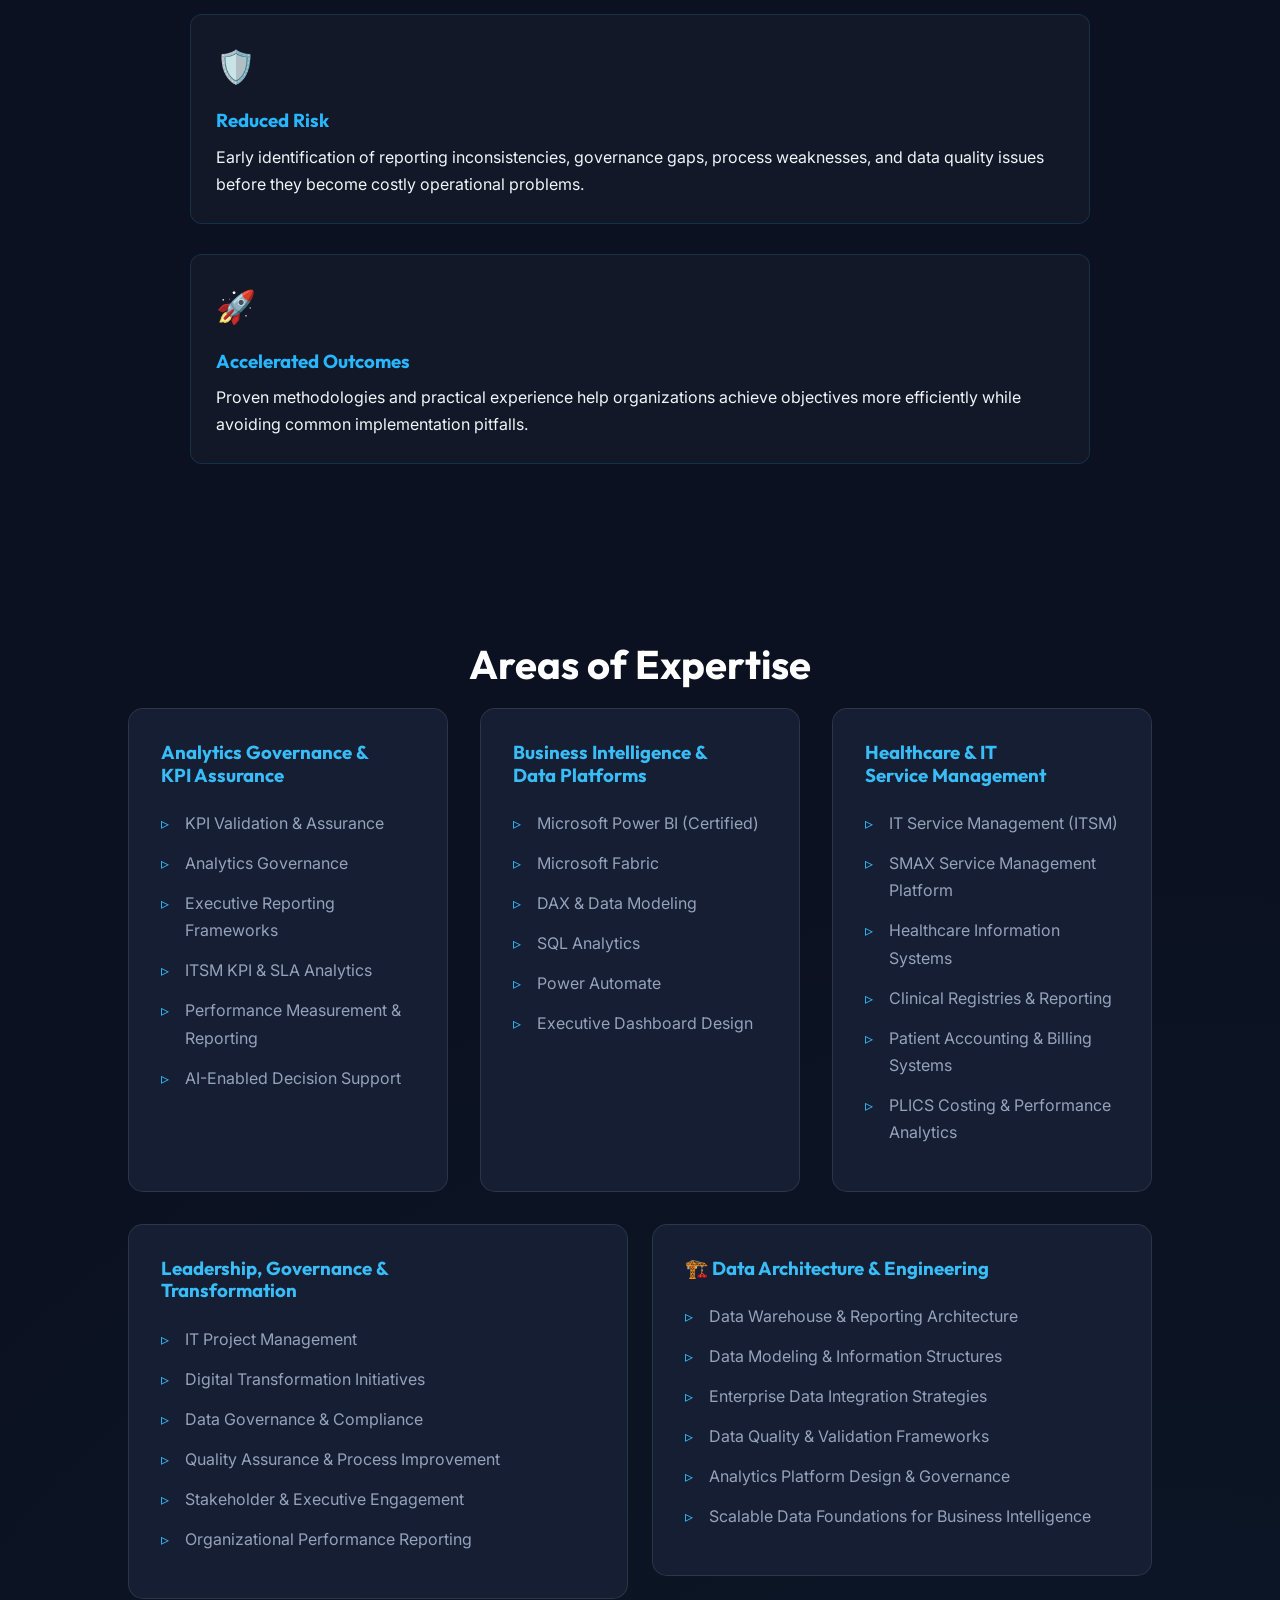
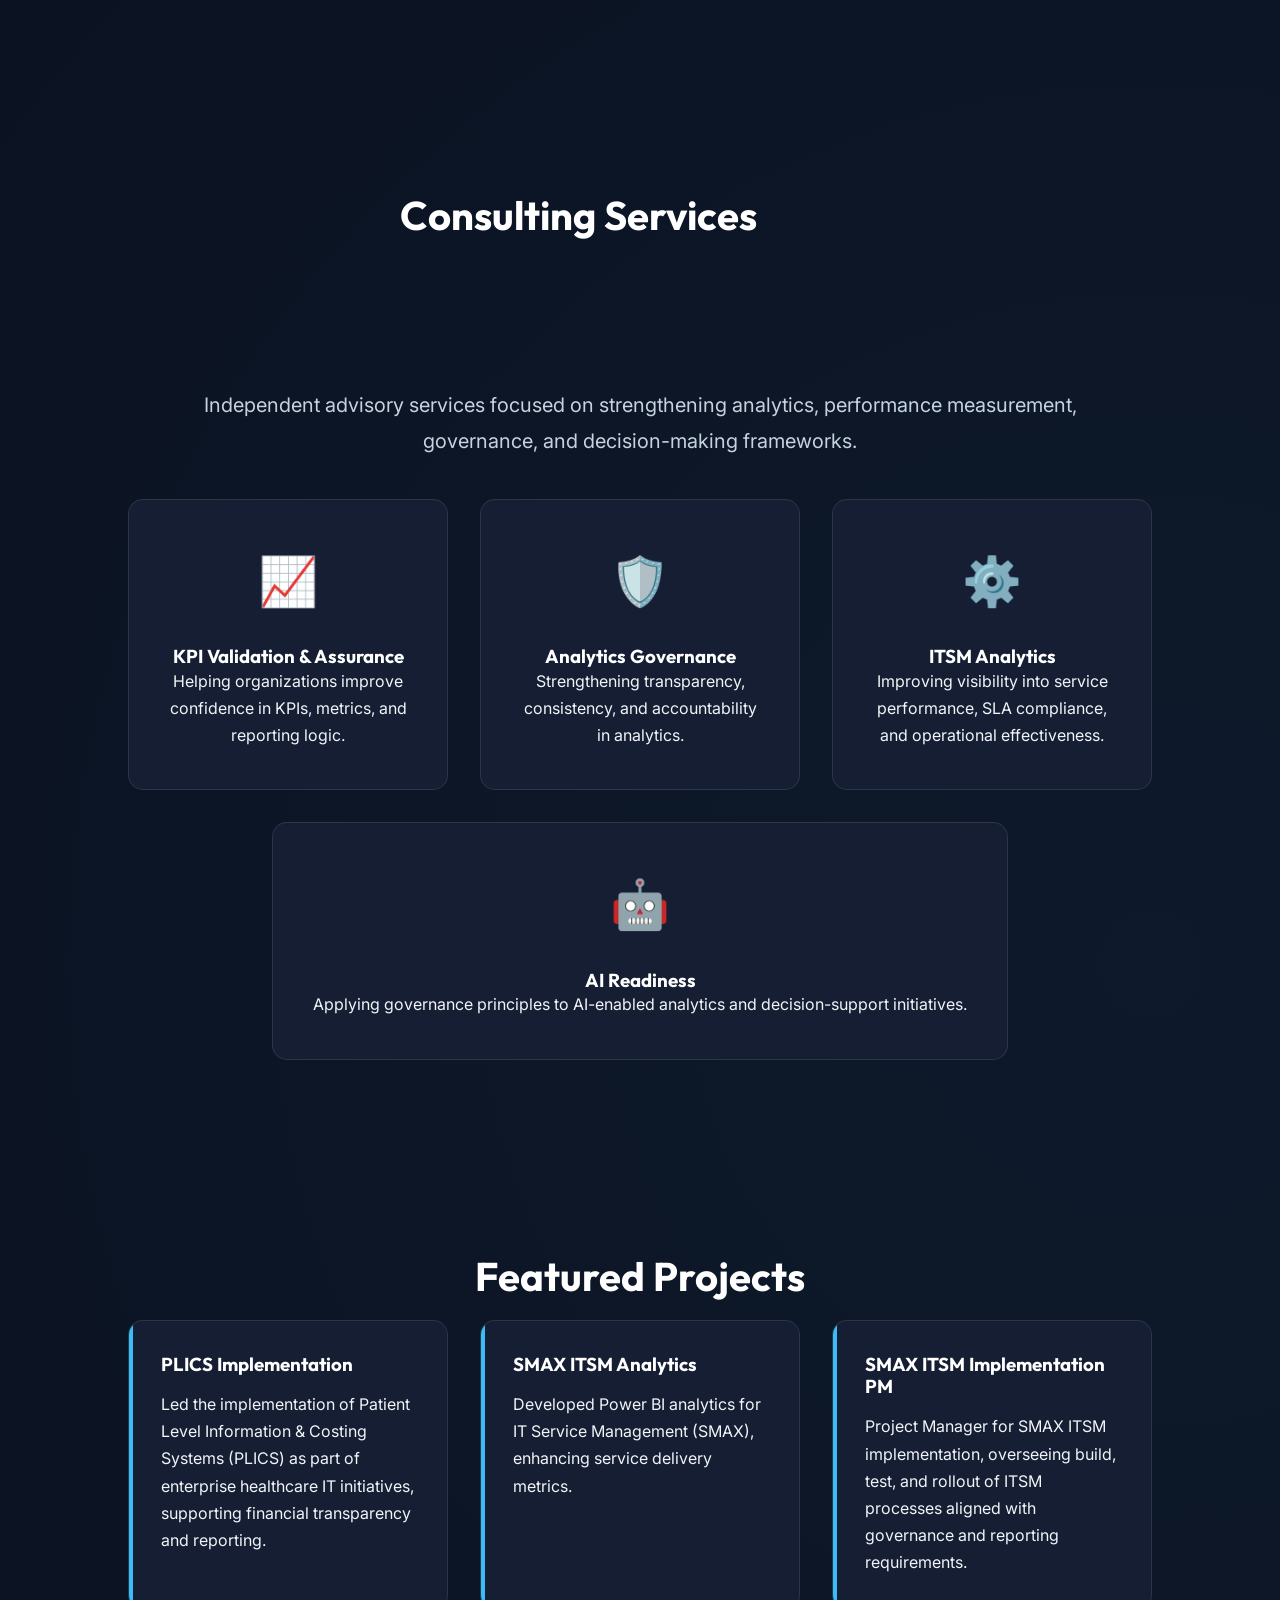
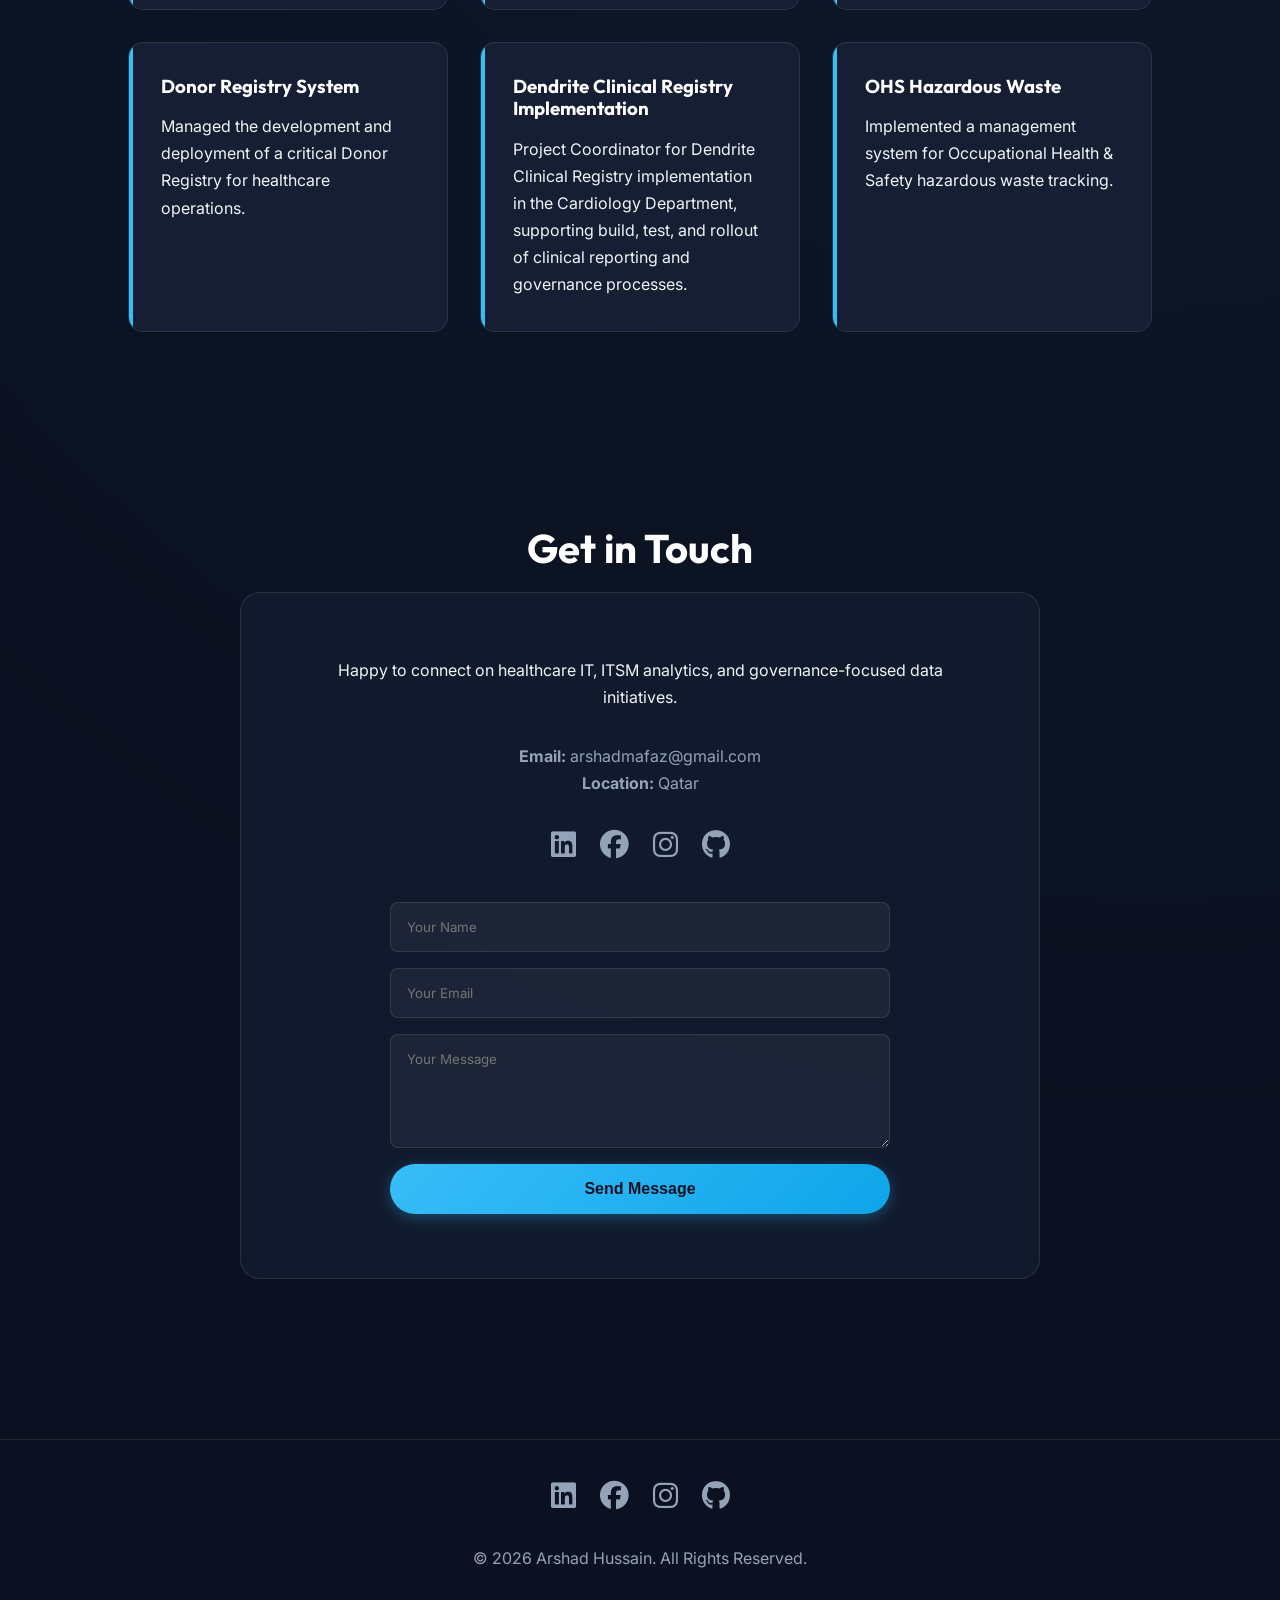
==== commit 4e4e78c7: "Add temporary debug banner to confirm #capabilities visibility" ====
--- a/consulting-capabilities.html
+++ b/consulting-capabilities.html
@@ -304,6 +304,11 @@
     <section id="capabilities">
 
         <div class="container">
+
+            <!-- DEBUG BANNER: remove after verification -->
+            <div style="background: #ffea00; color:#000; padding:12px; text-align:center; font-weight:700; border-radius:8px; margin-bottom:18px;">
+                DEBUG: Consulting Capabilities section deployed — visible only for verification.
+            </div>
 
             <div class="section-title">
 
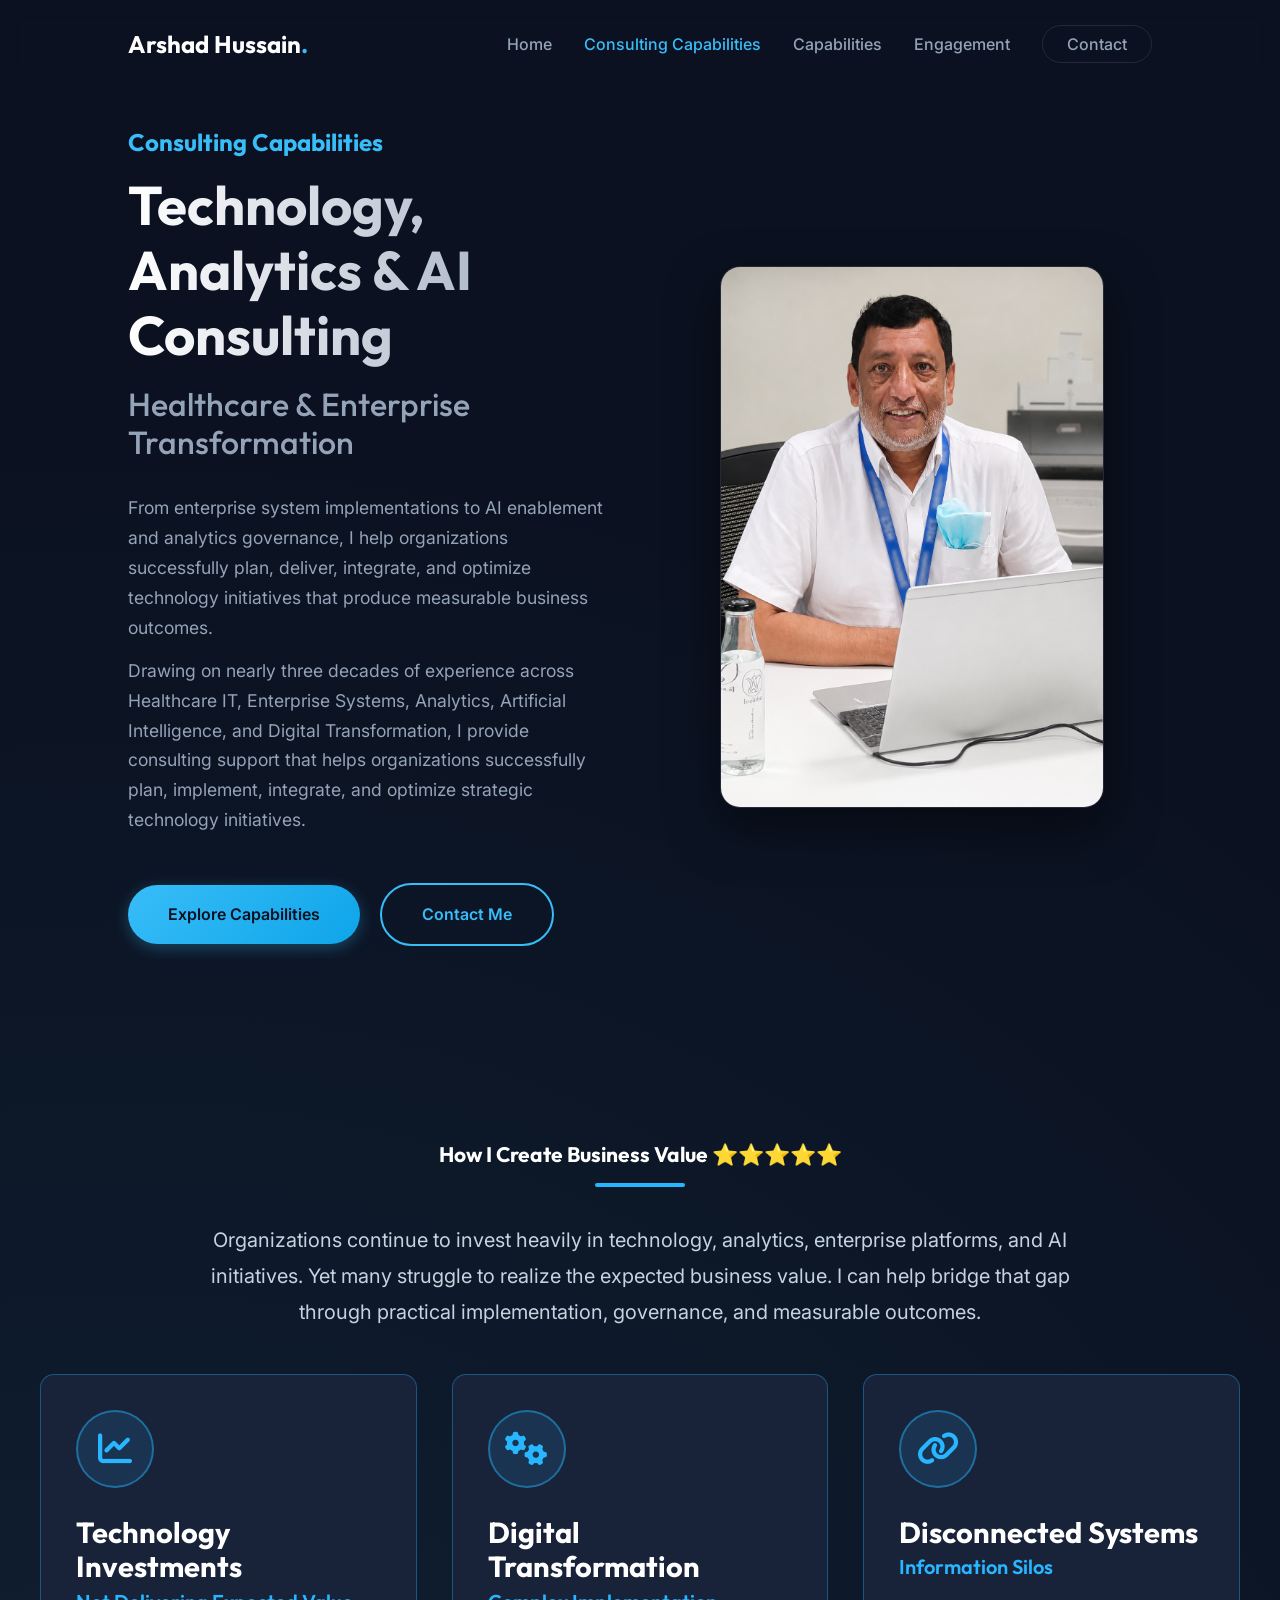
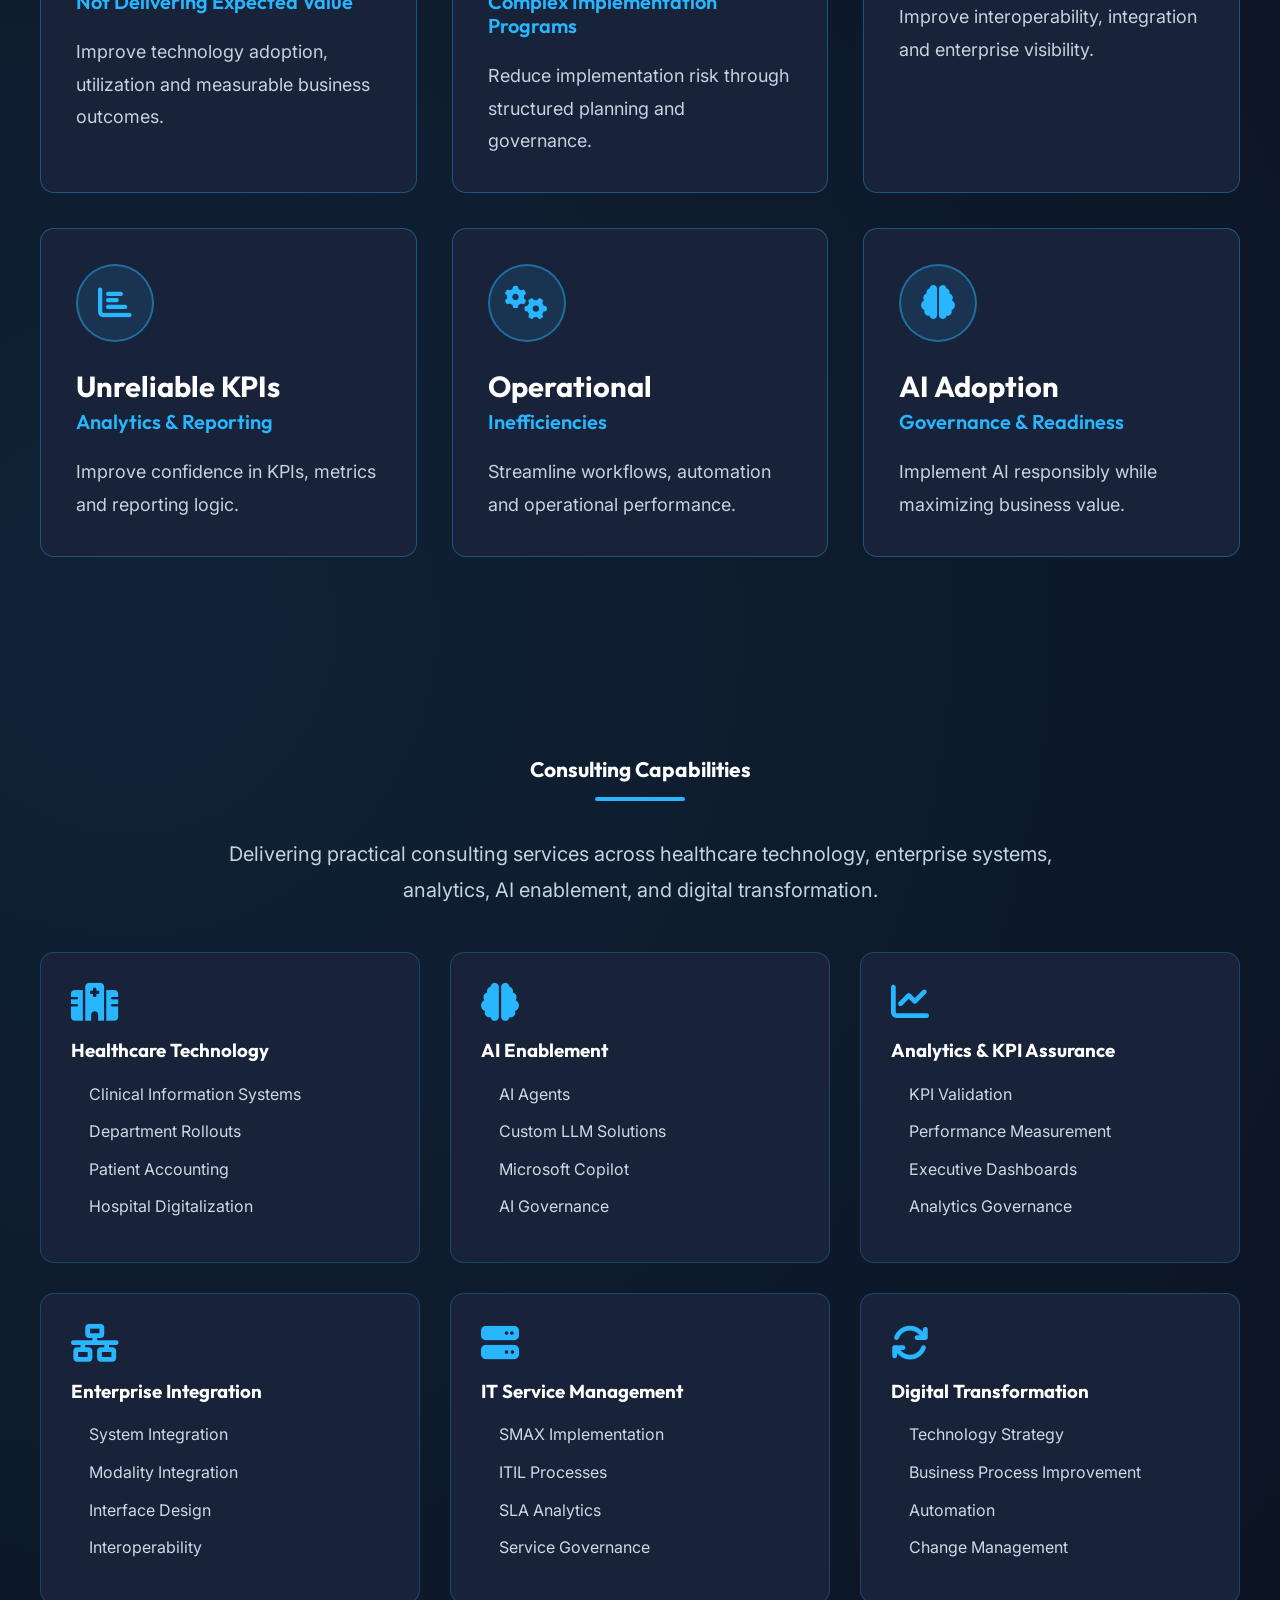
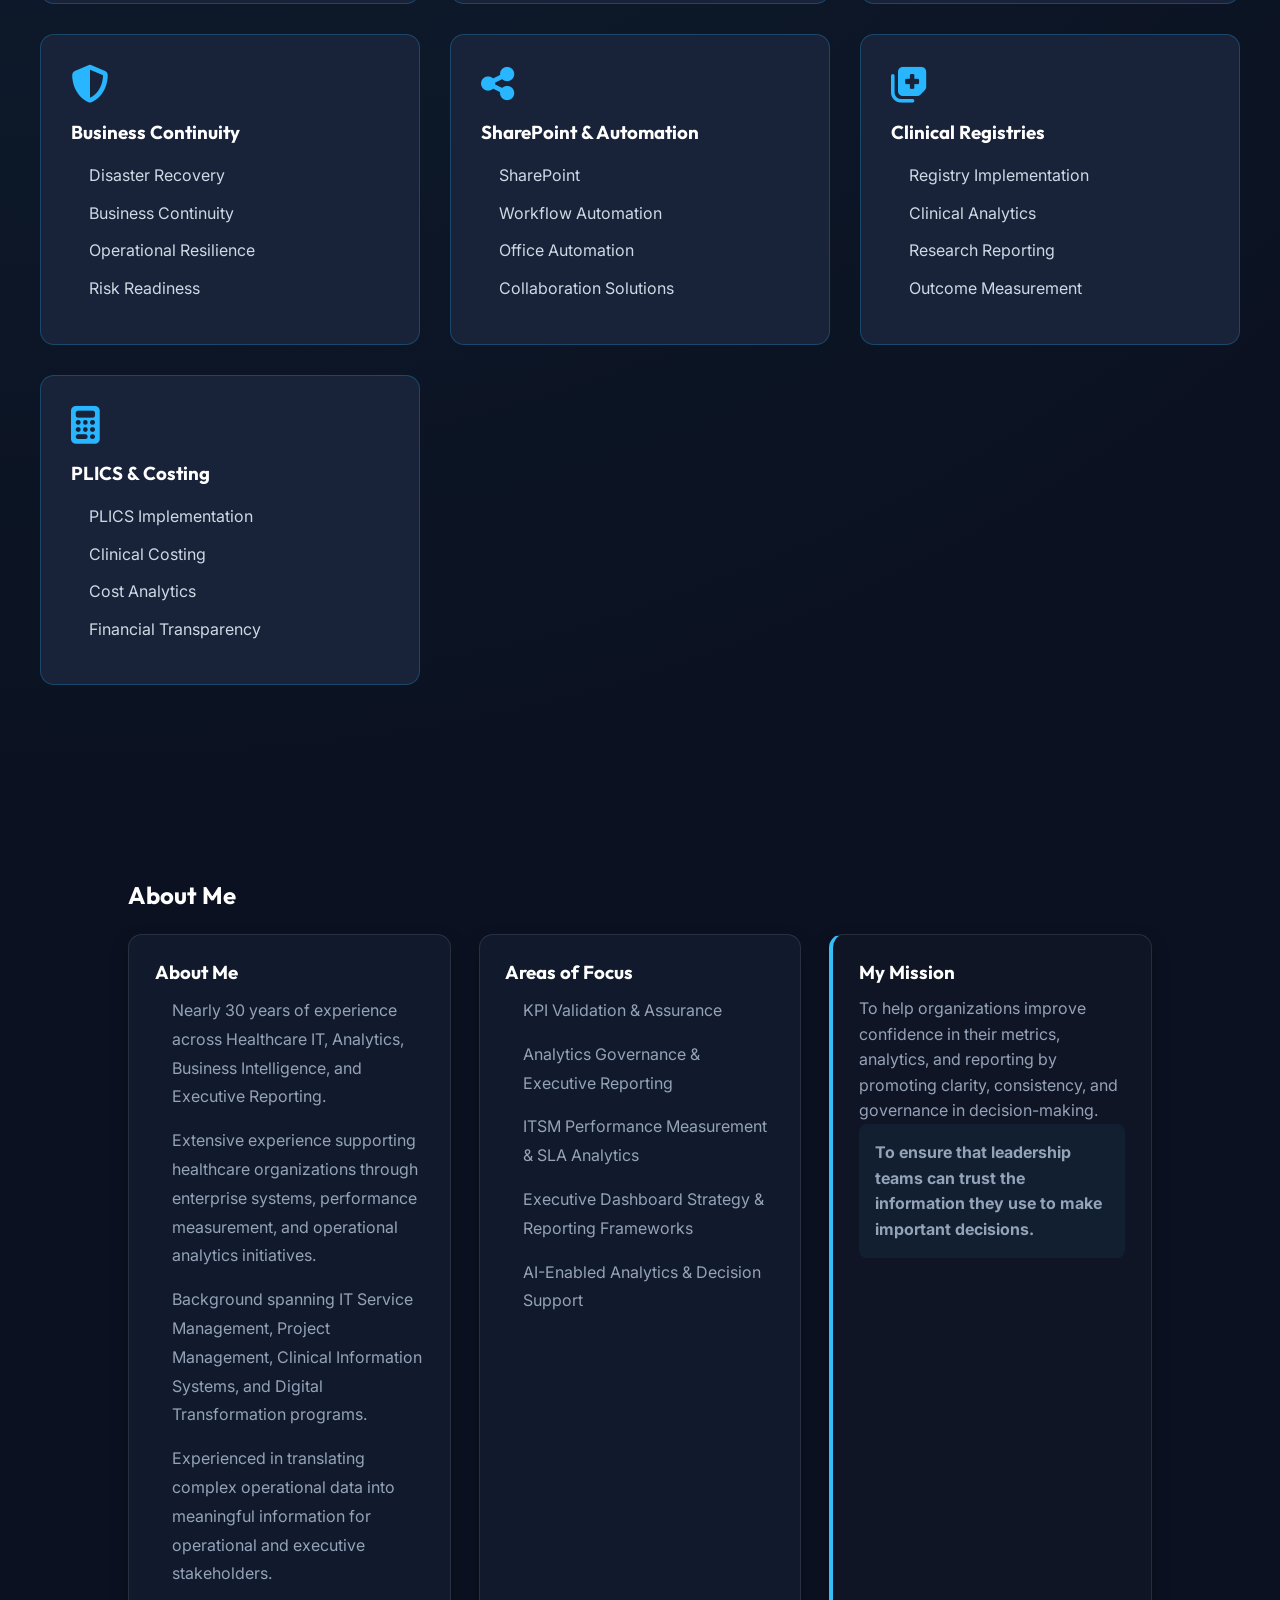
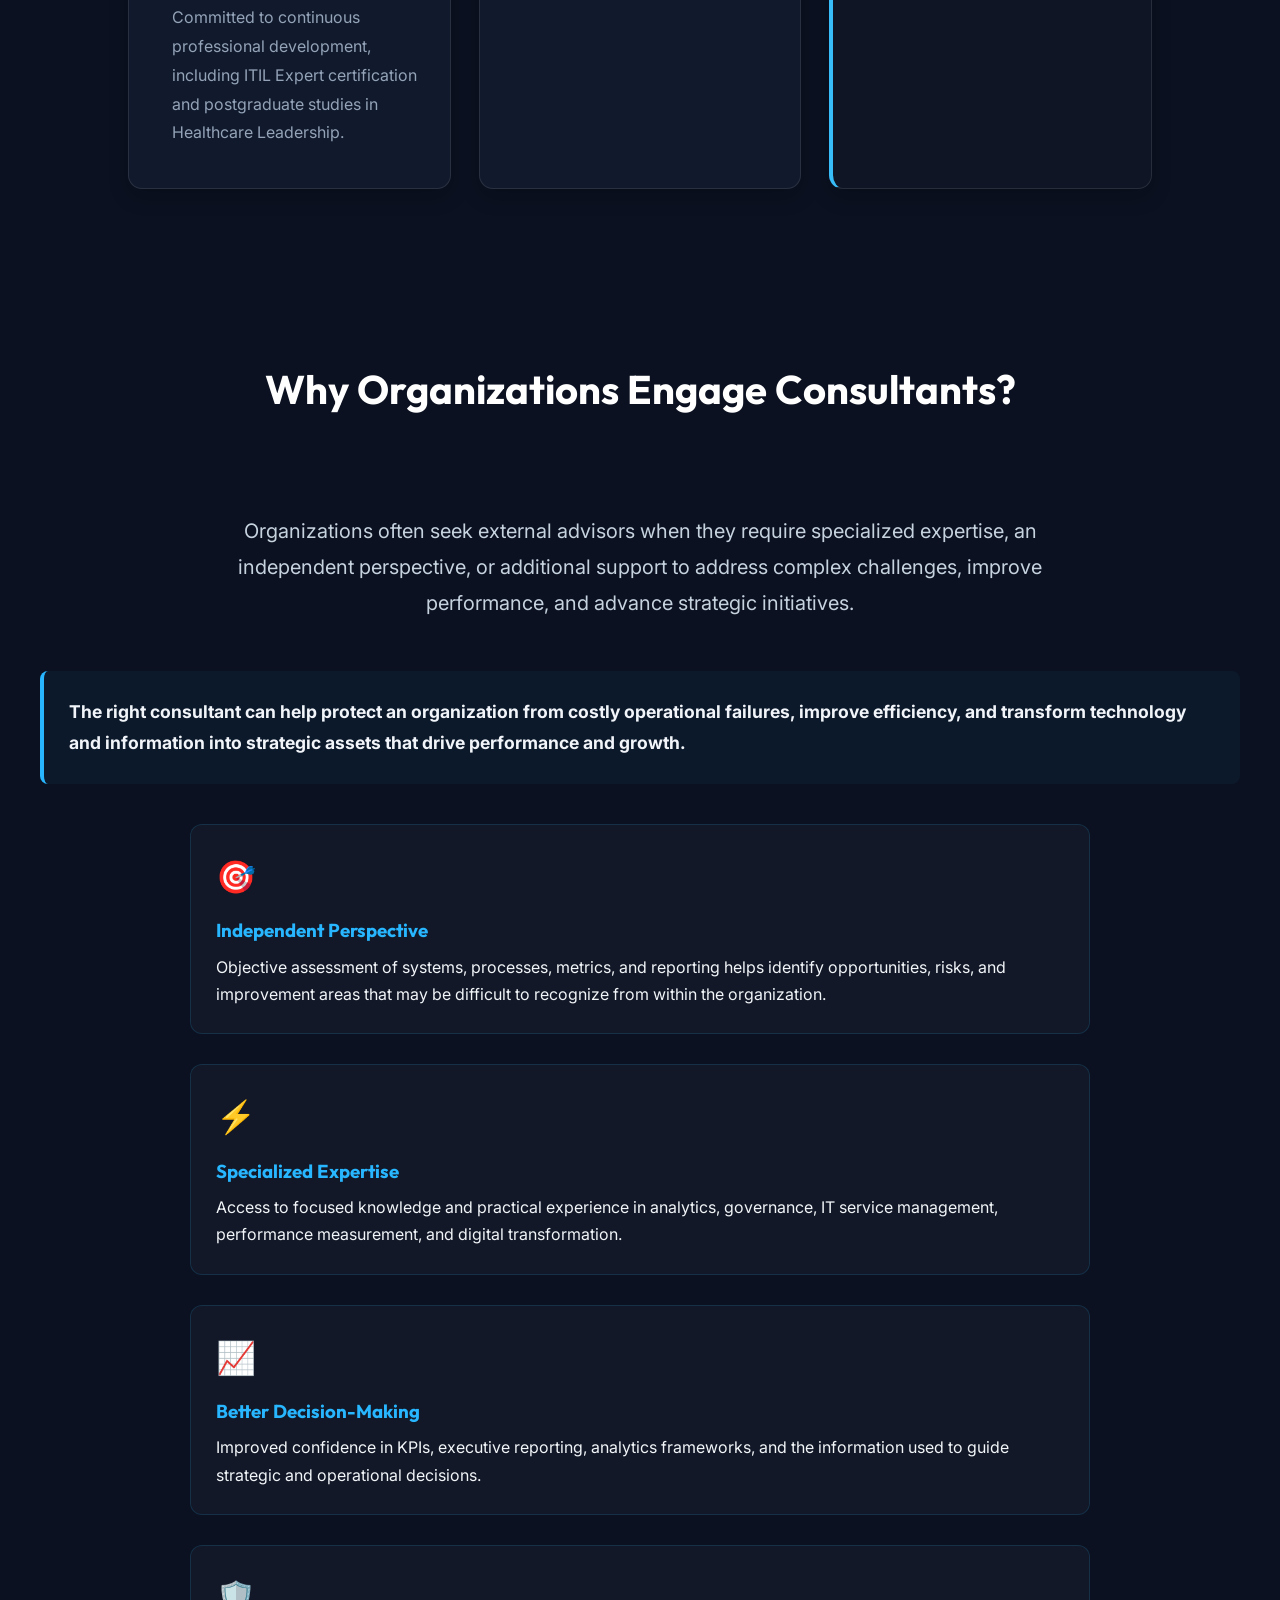
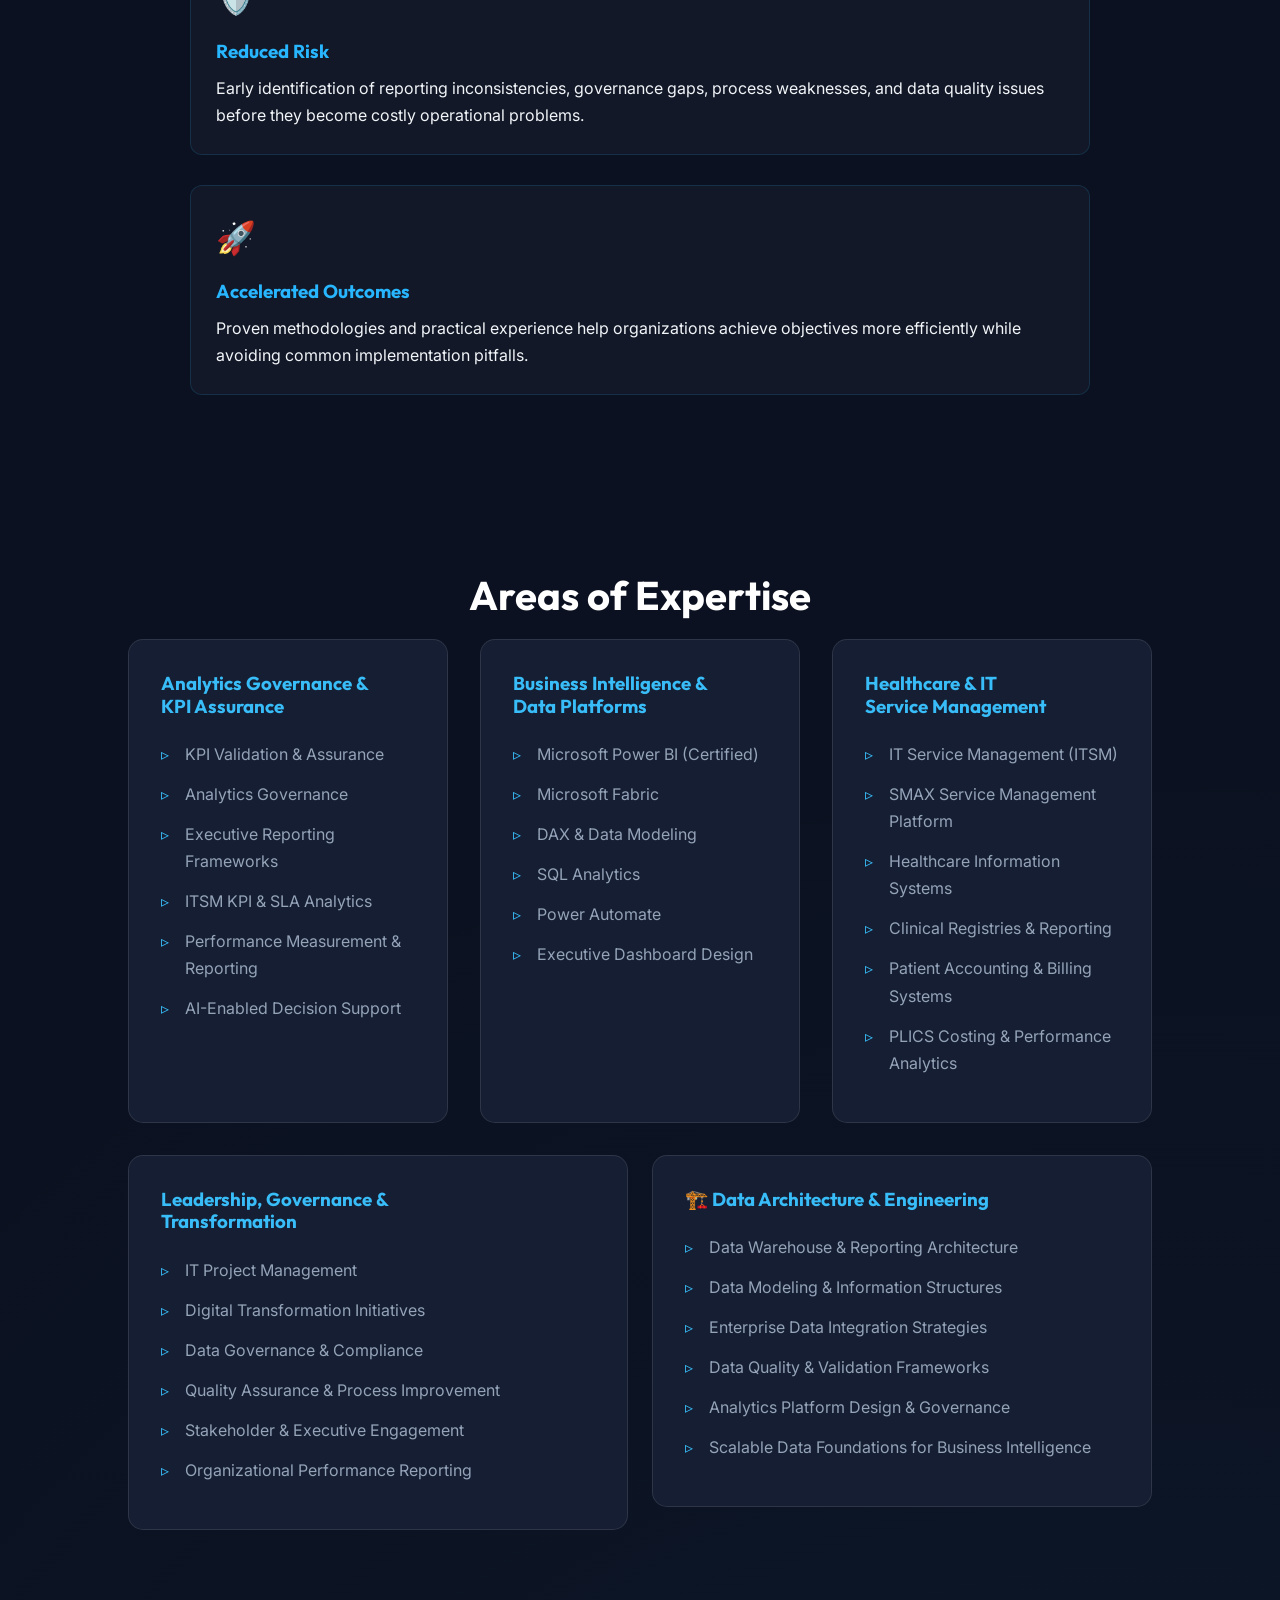
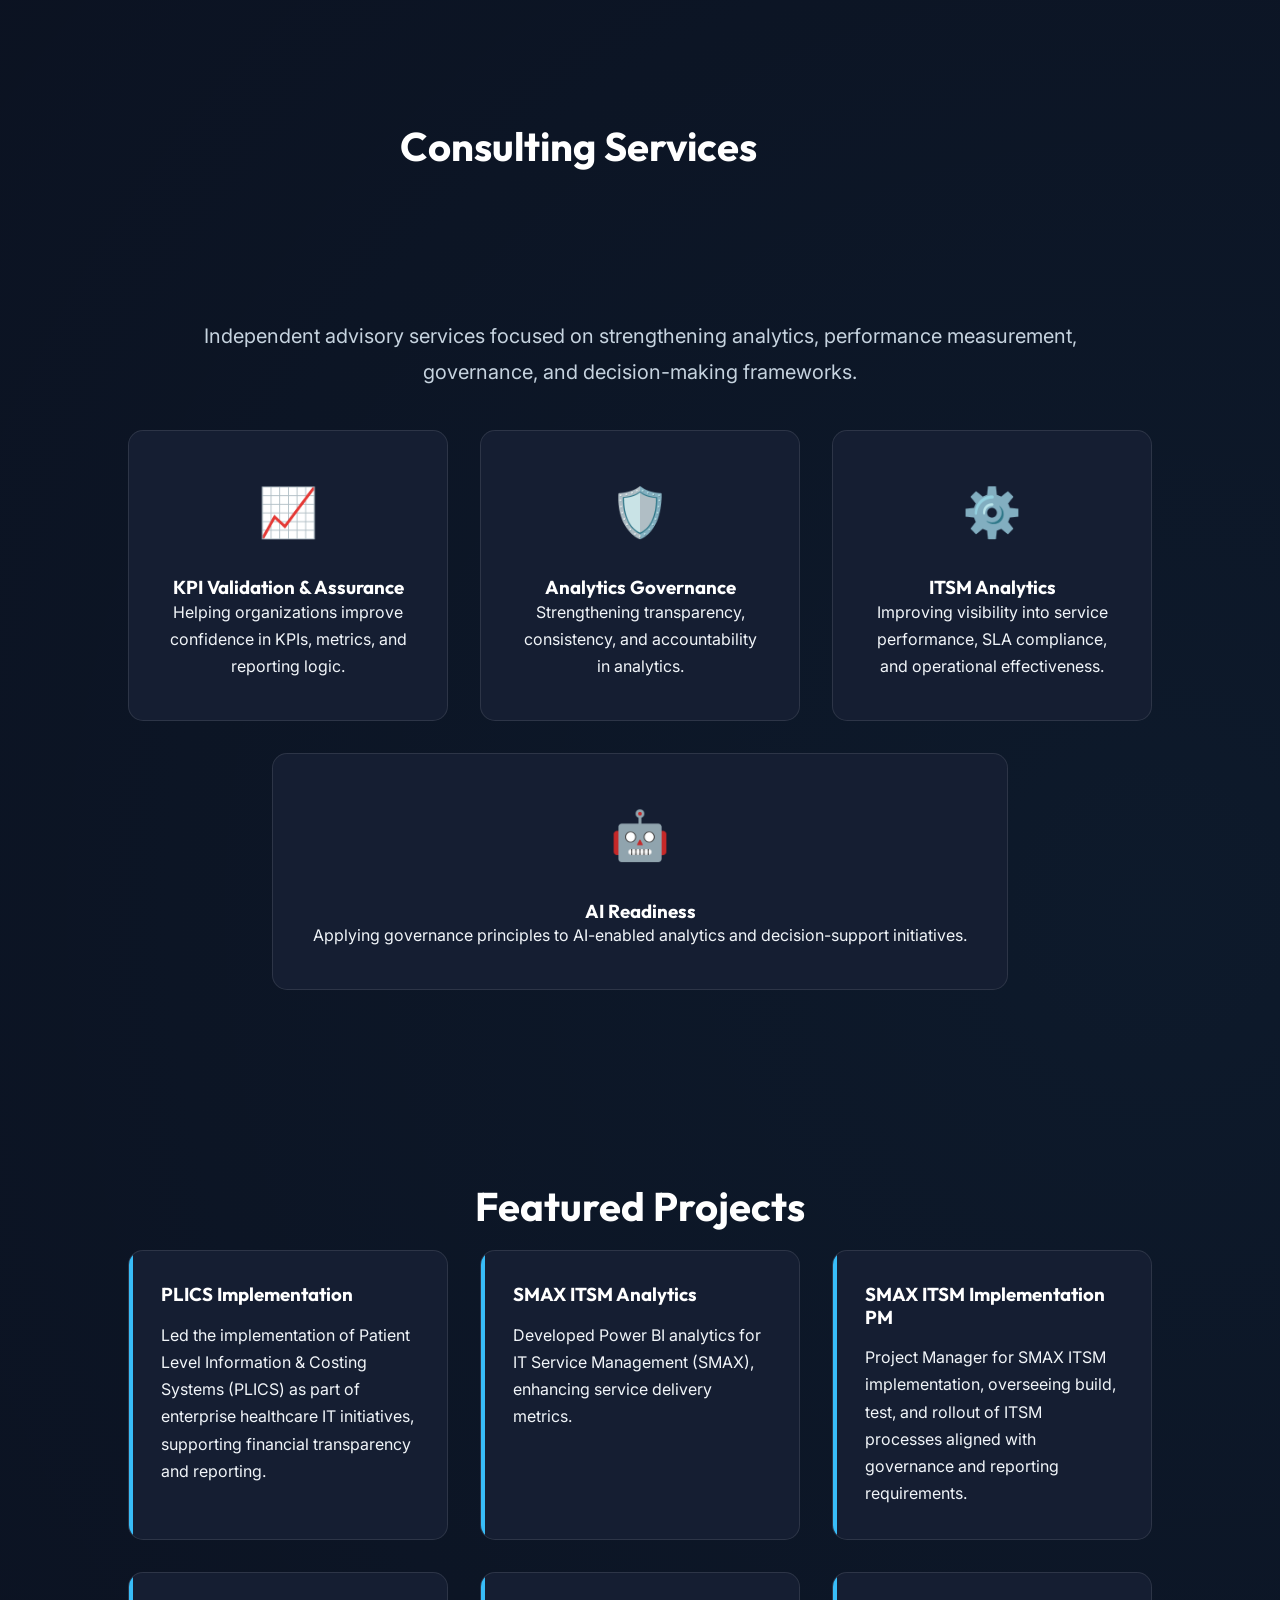
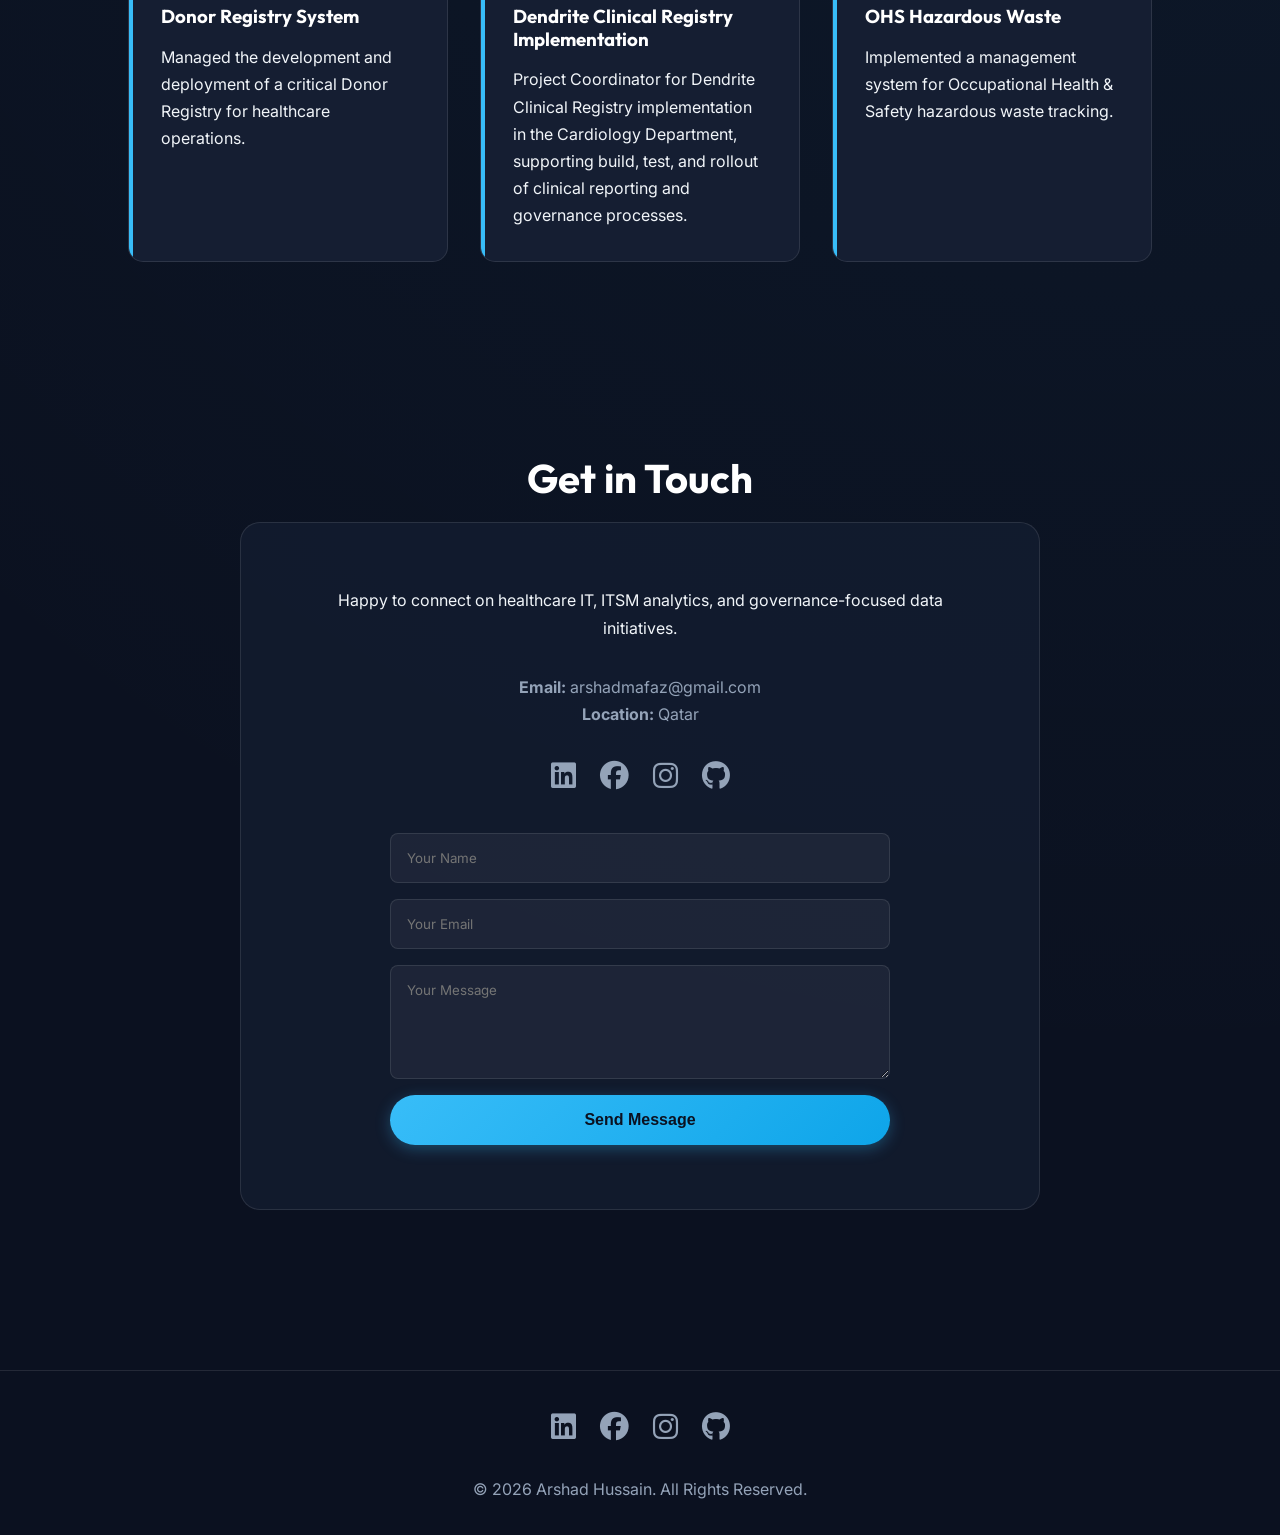
==== commit 35c875fb: "Remove debug banner from #capabilities" ====
--- a/consulting-capabilities.html
+++ b/consulting-capabilities.html
@@ -305,10 +305,7 @@
 
         <div class="container">
 
-            <!-- DEBUG BANNER: remove after verification -->
-            <div style="background: #ffea00; color:#000; padding:12px; text-align:center; font-weight:700; border-radius:8px; margin-bottom:18px;">
-                DEBUG: Consulting Capabilities section deployed — visible only for verification.
-            </div>
+            
 
             <div class="section-title">
 
